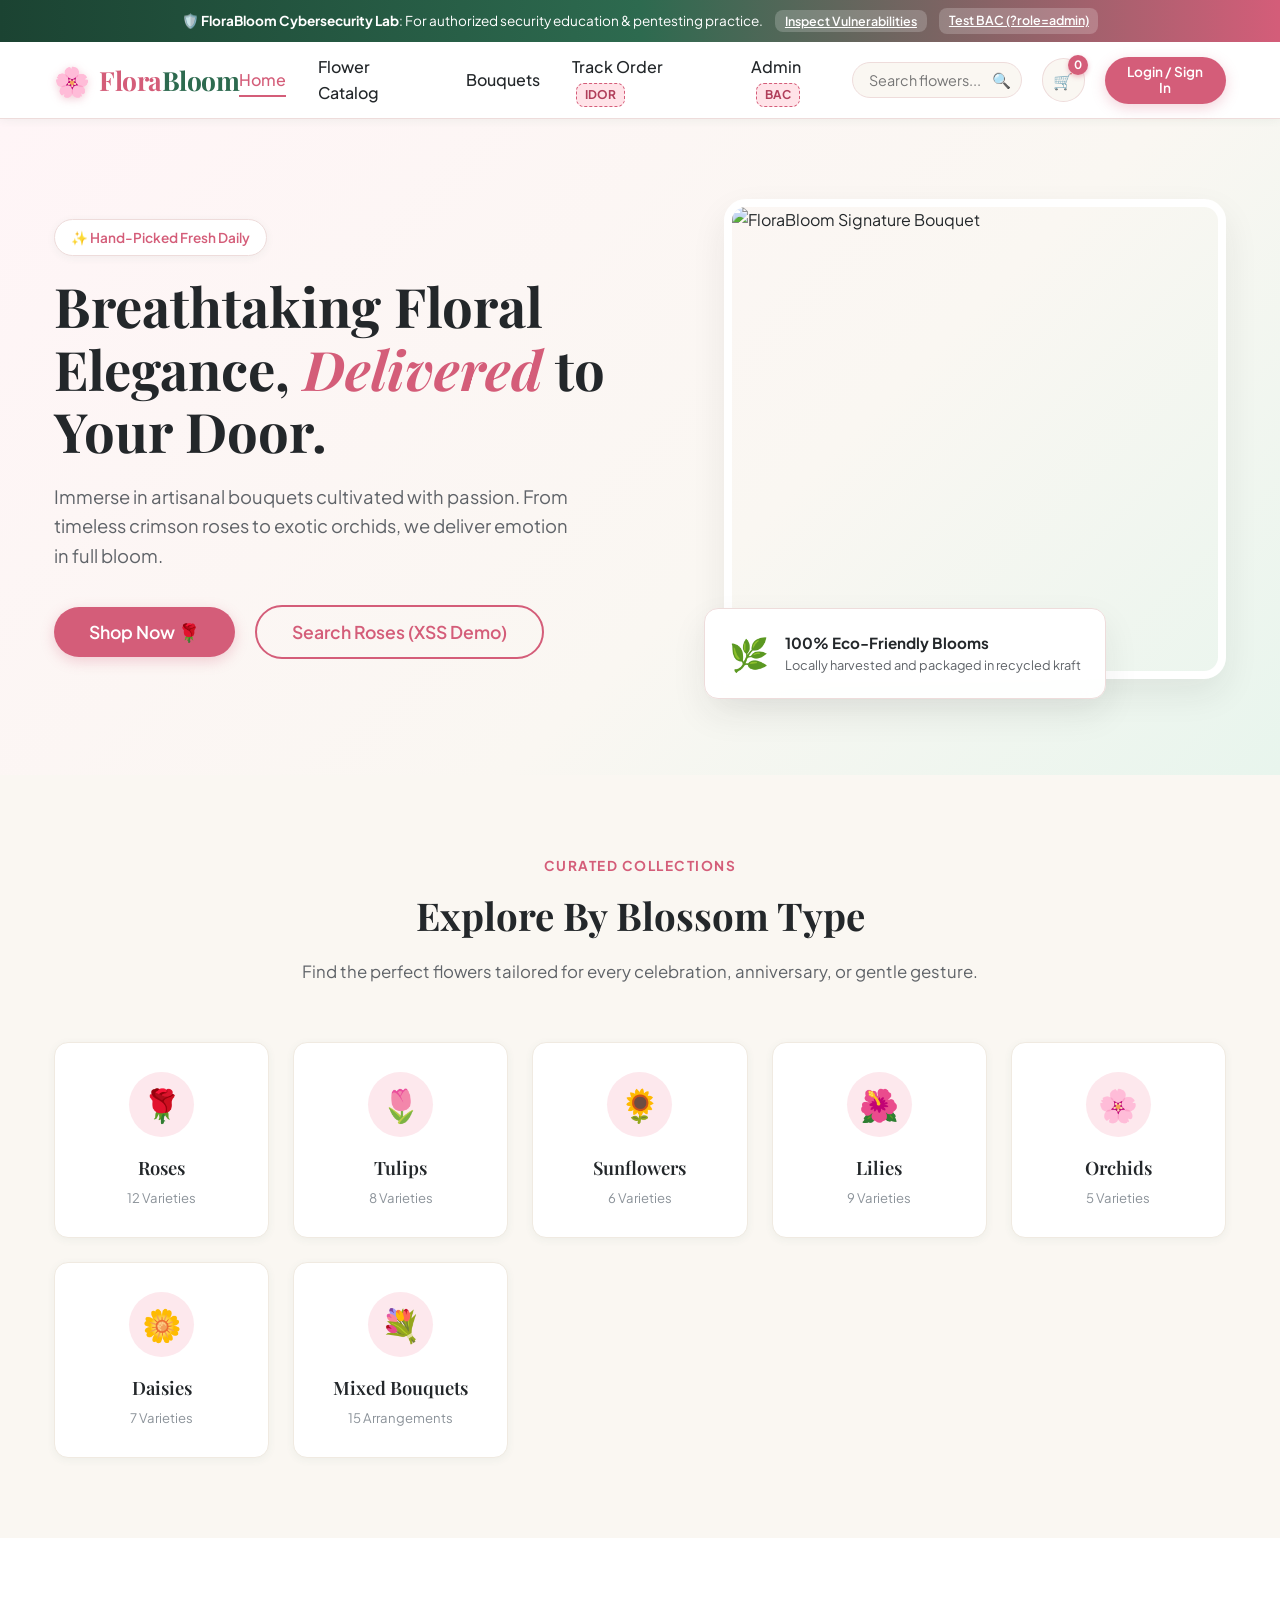
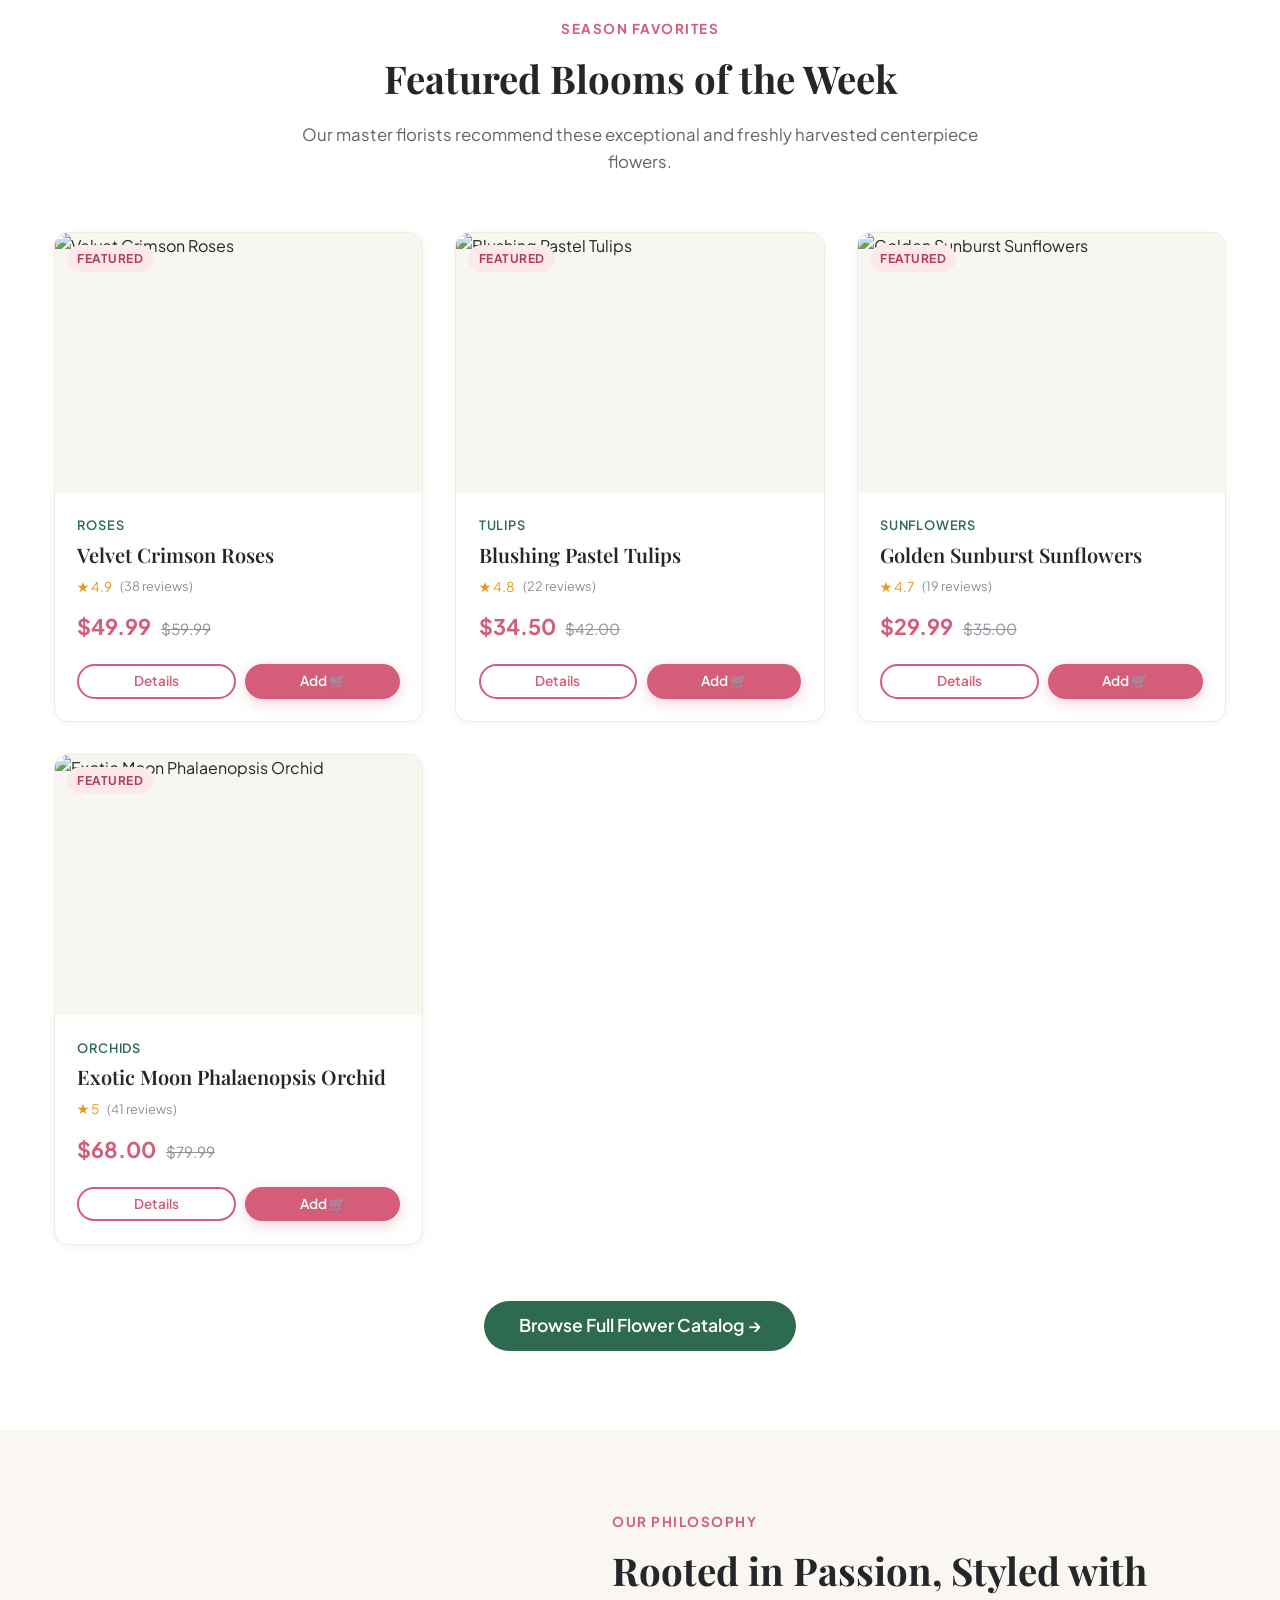
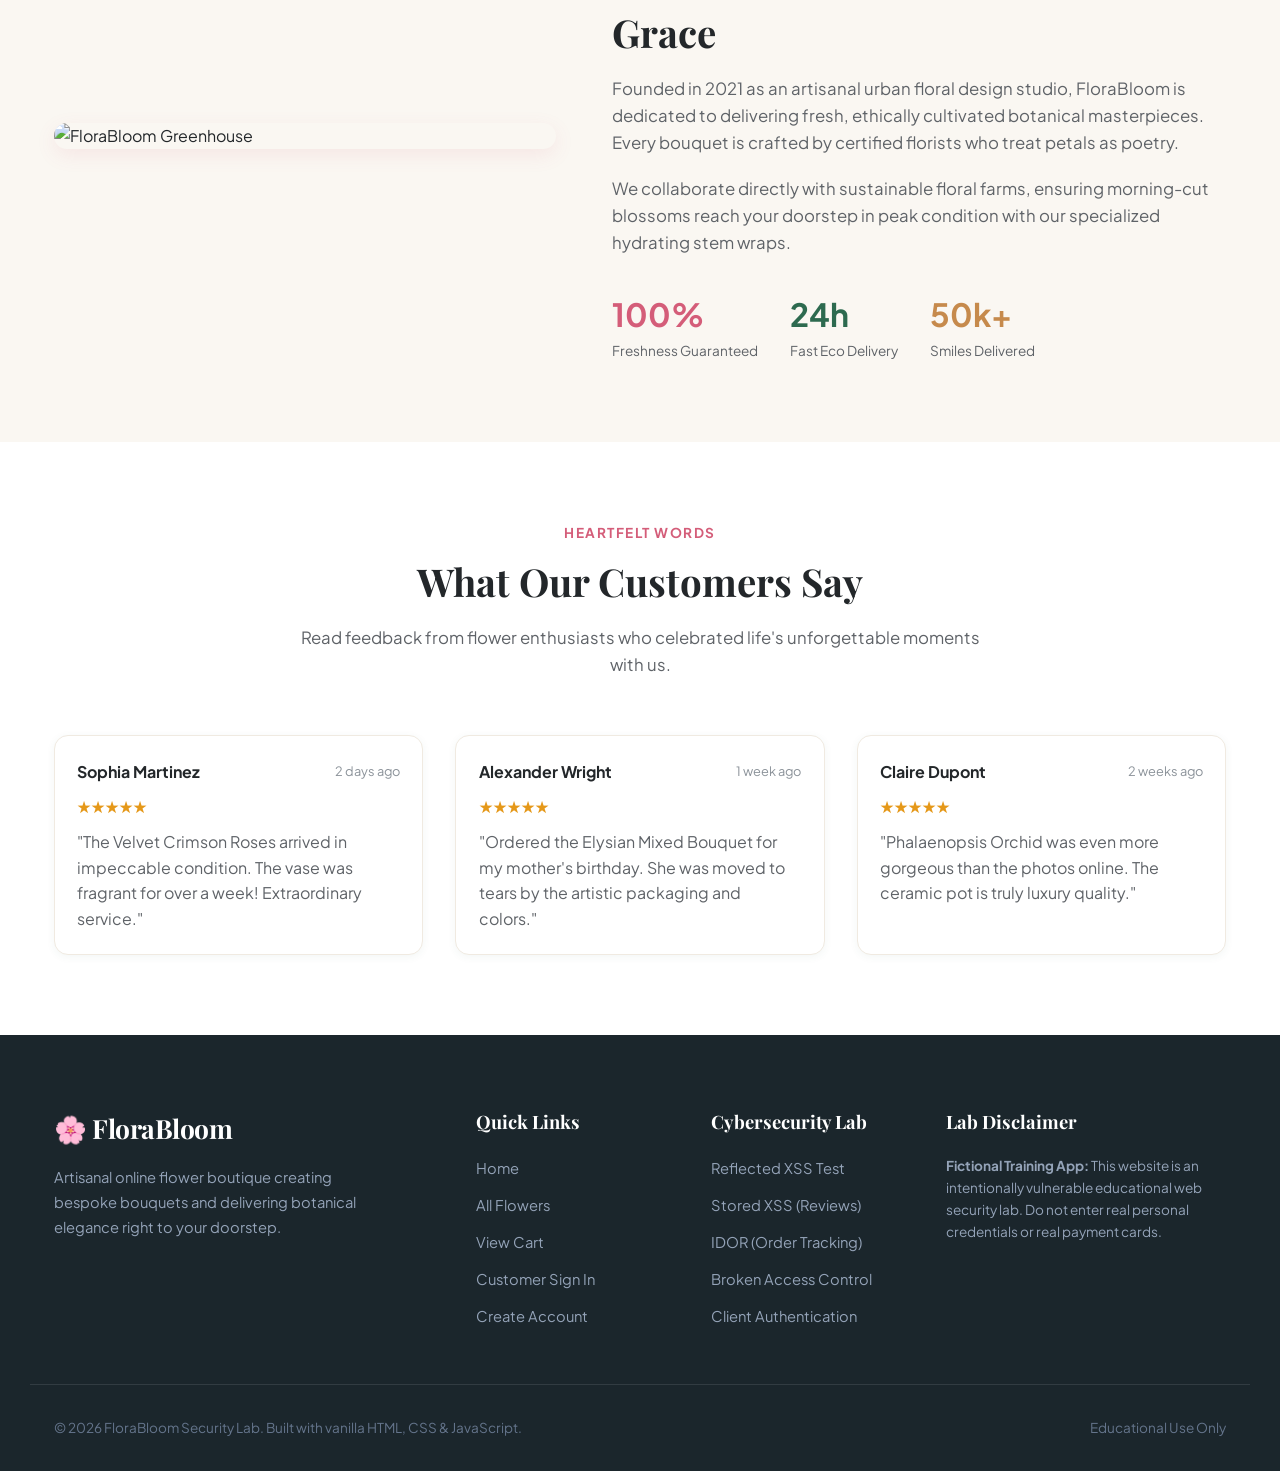
==== index.html @ d5481762 "Initial commit: FloraBloom vulnerable flower shop website for cybersecurity lab" ====
<!DOCTYPE html>
<html lang="en">
<head>
    <meta charset="UTF-8">
    <meta name="viewport" content="width=device-width, initial-scale=1.0">
    <title>FloraBloom — Artisanal Flower Boutique & Cybersecurity Lab</title>
    <!-- Fonts -->
    <link rel="preconnect" href="https://fonts.googleapis.com">
    <link rel="preconnect" href="https://fonts.gstatic.com" crossorigin>
    <link href="https://fonts.googleapis.com/css2?family=Playfair+Display:ital,wght@0,500;0,700;1,400&family=Plus+Jakarta+Sans:wght@400;500;600;700&display=swap" rel="stylesheet">
    <link rel="stylesheet" href="style.css">
</head>
<body>

    <!-- Security Lab Top Announcement Bar -->
    <div class="lab-top-banner">
        <span>🛡️ <strong>FloraBloom Cybersecurity Lab</strong>: For authorized security education & pentesting practice.</span>
        <button onclick="toggleLabModal()">Inspect Vulnerabilities</button>
        <a href="admin.html?role=admin">Test BAC (?role=admin)</a>
    </div>

    <!-- Navigation Header -->
    <header class="site-header">
        <div class="container nav-wrapper">
            <a href="index.html" class="brand-logo">
                <span class="brand-icon">🌸</span>
                <span>Flora<span class="accent">Bloom</span></span>
            </a>

            <nav>
                <ul class="nav-links">
                    <li><a href="index.html" class="active">Home</a></li>
                    <li><a href="products.html">Flower Catalog</a></li>
                    <li><a href="products.html?category=Mixed%20Bouquets">Bouquets</a></li>
                    <li><a href="order.html?id=1001">Track Order <span class="nav-badge-lab">IDOR</span></a></li>
                    <li><a href="admin.html">Admin <span class="nav-badge-lab">BAC</span></a></li>
                </ul>
            </nav>

            <div class="nav-actions">
                <form class="search-bar-form" action="products.html" method="GET">
                    <input type="text" name="search" class="search-input-header" placeholder="Search flowers..." aria-label="Search">
                    <button type="submit" class="search-submit-btn" aria-label="Submit search">🔍</button>
                </form>

                <a href="cart.html" class="cart-btn-link" title="View Cart">
                    🛒
                    <span class="cart-count-badge">0</span>
                </a>

                <div id="user-nav-slot" class="user-nav-action">
                    <!-- Populated dynamically via script.js -->
                </div>
            </div>
        </div>
    </header>

    <!-- Hero Section -->
    <section class="hero-section">
        <div class="container hero-grid">
            <div class="hero-content">
                <div class="hero-tag">
                    <span>✨ Hand-Picked Fresh Daily</span>
                </div>
                <h1 class="hero-title">
                    Breathtaking Floral Elegance, <span class="bloom">Delivered</span> to Your Door.
                </h1>
                <p class="hero-subtitle">
                    Immerse in artisanal bouquets cultivated with passion. From timeless crimson roses to exotic orchids, we deliver emotion in full bloom.
                </p>
                <div class="hero-actions">
                    <a href="products.html" class="btn btn-primary btn-lg">Shop Now 🌹</a>
                    <a href="products.html?search=roses" class="btn btn-outline btn-lg">Search Roses (XSS Demo)</a>
                </div>
            </div>

            <div class="hero-image-wrap">
                <img src="https://images.unsplash.com/photo-1561181286-d3fee7d55364?auto=format&fit=crop&w=1000&q=80" alt="FloraBloom Signature Bouquet" class="hero-main-img">
                <div class="hero-floating-card">
                    <div class="hero-floating-icon">🌿</div>
                    <div>
                        <div class="hero-floating-title">100% Eco-Friendly Blooms</div>
                        <div class="hero-floating-sub">Locally harvested and packaged in recycled kraft</div>
                    </div>
                </div>
            </div>
        </div>
    </section>

    <!-- Categories Section -->
    <section class="section-padding">
        <div class="container">
            <div class="section-head">
                <div class="section-tag">Curated Collections</div>
                <h2 class="section-title">Explore By Blossom Type</h2>
                <p class="section-subtitle">Find the perfect flowers tailored for every celebration, anniversary, or gentle gesture.</p>
            </div>

            <div class="categories-grid">
                <a href="products.html?category=Roses" class="category-card">
                    <div class="category-icon">🌹</div>
                    <h3 class="category-name">Roses</h3>
                    <span class="category-count">12 Varieties</span>
                </a>
                <a href="products.html?category=Tulips" class="category-card">
                    <div class="category-icon">🌷</div>
                    <h3 class="category-name">Tulips</h3>
                    <span class="category-count">8 Varieties</span>
                </a>
                <a href="products.html?category=Sunflowers" class="category-card">
                    <div class="category-icon">🌻</div>
                    <h3 class="category-name">Sunflowers</h3>
                    <span class="category-count">6 Varieties</span>
                </a>
                <a href="products.html?category=Lilies" class="category-card">
                    <div class="category-icon">🌺</div>
                    <h3 class="category-name">Lilies</h3>
                    <span class="category-count">9 Varieties</span>
                </a>
                <a href="products.html?category=Orchids" class="category-card">
                    <div class="category-icon">🌸</div>
                    <h3 class="category-name">Orchids</h3>
                    <span class="category-count">5 Varieties</span>
                </a>
                <a href="products.html?category=Daisies" class="category-card">
                    <div class="category-icon">🌼</div>
                    <h3 class="category-name">Daisies</h3>
                    <span class="category-count">7 Varieties</span>
                </a>
                <a href="products.html?category=Mixed%20Bouquets" class="category-card">
                    <div class="category-icon">💐</div>
                    <h3 class="category-name">Mixed Bouquets</h3>
                    <span class="category-count">15 Arrangements</span>
                </a>
            </div>
        </div>
    </section>

    <!-- Featured Flowers Section -->
    <section class="section-padding" style="background-color: #ffffff;">
        <div class="container">
            <div class="section-head">
                <div class="section-tag">Season Favorites</div>
                <h2 class="section-title">Featured Blooms of the Week</h2>
                <p class="section-subtitle">Our master florists recommend these exceptional and freshly harvested centerpiece flowers.</p>
            </div>

            <div class="products-grid" id="featured-products-grid">
                <!-- Dynamically loaded from products.js -->
            </div>

            <div style="text-align: center; margin-top: 3.5rem;">
                <a href="products.html" class="btn btn-secondary btn-lg">Browse Full Flower Catalog →</a>
            </div>
        </div>
    </section>

    <!-- About FloraBloom Section -->
    <section class="section-padding" style="background: var(--bg-cream);">
        <div class="container hero-grid" style="grid-template-columns: 0.9fr 1.1fr;">
            <div class="hero-image-wrap">
                <img src="https://images.unsplash.com/photo-1520763185298-1b434c919102?auto=format&fit=crop&w=900&q=80" alt="FloraBloom Greenhouse" style="border-radius: var(--radius-lg); box-shadow: var(--shadow-md);">
            </div>
            <div>
                <div class="section-tag">Our Philosophy</div>
                <h2 class="section-title">Rooted in Passion, Styled with Grace</h2>
                <p style="color: var(--text-secondary); margin-bottom: 1.2rem; font-size: 1.05rem;">
                    Founded in 2021 as an artisanal urban floral design studio, FloraBloom is dedicated to delivering fresh, ethically cultivated botanical masterpieces. Every bouquet is crafted by certified florists who treat petals as poetry.
                </p>
                <p style="color: var(--text-secondary); margin-bottom: 2rem; font-size: 1.05rem;">
                    We collaborate directly with sustainable floral farms, ensuring morning-cut blossoms reach your doorstep in peak condition with our specialized hydrating stem wraps.
                </p>
                <div style="display: flex; gap: 2rem; flex-wrap: wrap;">
                    <div>
                        <div style="font-size: 2rem; font-weight: 700; color: var(--primary);">100%</div>
                        <div style="font-size: 0.85rem; color: var(--text-secondary);">Freshness Guaranteed</div>
                    </div>
                    <div>
                        <div style="font-size: 2rem; font-weight: 700; color: var(--secondary);">24h</div>
                        <div style="font-size: 0.85rem; color: var(--text-secondary);">Fast Eco Delivery</div>
                    </div>
                    <div>
                        <div style="font-size: 2rem; font-weight: 700; color: var(--accent-gold);">50k+</div>
                        <div style="font-size: 0.85rem; color: var(--text-secondary);">Smiles Delivered</div>
                    </div>
                </div>
            </div>
        </div>
    </section>

    <!-- Customer Reviews Showcase -->
    <section class="section-padding" style="background: #ffffff;">
        <div class="container">
            <div class="section-head">
                <div class="section-tag">Heartfelt Words</div>
                <h2 class="section-title">What Our Customers Say</h2>
                <p class="section-subtitle">Read feedback from flower enthusiasts who celebrated life's unforgettable moments with us.</p>
            </div>

            <div class="products-grid" style="grid-template-columns: repeat(auto-fit, minmax(300px, 1fr));">
                <div class="review-card">
                    <div class="review-header">
                        <span class="review-author">Sophia Martinez</span>
                        <span class="review-date">2 days ago</span>
                    </div>
                    <div style="color: #e59819; margin-bottom: 0.6rem;">★★★★★</div>
                    <p class="review-comment">"The Velvet Crimson Roses arrived in impeccable condition. The vase was fragrant for over a week! Extraordinary service."</p>
                </div>
                <div class="review-card">
                    <div class="review-header">
                        <span class="review-author">Alexander Wright</span>
                        <span class="review-date">1 week ago</span>
                    </div>
                    <div style="color: #e59819; margin-bottom: 0.6rem;">★★★★★</div>
                    <p class="review-comment">"Ordered the Elysian Mixed Bouquet for my mother's birthday. She was moved to tears by the artistic packaging and colors."</p>
                </div>
                <div class="review-card">
                    <div class="review-header">
                        <span class="review-author">Claire Dupont</span>
                        <span class="review-date">2 weeks ago</span>
                    </div>
                    <div style="color: #e59819; margin-bottom: 0.6rem;">★★★★★</div>
                    <p class="review-comment">"Phalaenopsis Orchid was even more gorgeous than the photos online. The ceramic pot is truly luxury quality."</p>
                </div>
            </div>
        </div>
    </section>

    <!-- Footer -->
    <footer class="site-footer">
        <div class="container footer-grid">
            <div class="footer-about">
                <div class="brand-logo" style="color: #ffffff;">
                    <span>🌸 FloraBloom</span>
                </div>
                <p>
                    Artisanal online flower boutique creating bespoke bouquets and delivering botanical elegance right to your doorstep.
                </p>
            </div>
            <div class="footer-col">
                <h4>Quick Links</h4>
                <ul class="footer-links">
                    <li><a href="index.html">Home</a></li>
                    <li><a href="products.html">All Flowers</a></li>
                    <li><a href="cart.html">View Cart</a></li>
                    <li><a href="login.html">Customer Sign In</a></li>
                    <li><a href="register.html">Create Account</a></li>
                </ul>
            </div>
            <div class="footer-col">
                <h4>Cybersecurity Lab</h4>
                <ul class="footer-links">
                    <li><a href="products.html?search=%3Cscript%3Ealert('XSS')%3C/script%3E">Reflected XSS Test</a></li>
                    <li><a href="product.html?id=1">Stored XSS (Reviews)</a></li>
                    <li><a href="order.html?id=1001">IDOR (Order Tracking)</a></li>
                    <li><a href="admin.html?role=admin">Broken Access Control</a></li>
                    <li><a href="login.html">Client Authentication</a></li>
                </ul>
            </div>
            <div class="footer-col">
                <h4>Lab Disclaimer</h4>
                <p style="font-size: 0.85rem; color: #94a3b8; line-height: 1.6;">
                    <strong>Fictional Training App:</strong> This website is an intentionally vulnerable educational web security lab. Do not enter real personal credentials or real payment cards.
                </p>
            </div>
        </div>
        <div class="container footer-bottom">
            <span>&copy; 2026 FloraBloom Security Lab. Built with vanilla HTML, CSS & JavaScript.</span>
            <span>Educational Use Only</span>
        </div>
    </footer>

    <!-- Lab Modal Overlay for Vulnerability Quick Overview -->
    <div id="lab-modal" class="lab-modal-overlay">
        <div class="lab-modal-content">
            <button class="lab-modal-close" onclick="toggleLabModal()">✕</button>
            <h3 style="font-family: var(--font-heading); color: var(--primary); margin-bottom: 0.5rem;">🛡️ FloraBloom Security Lab Matrix</h3>
            <p style="color: var(--text-secondary); font-size: 0.9rem;">
                FloraBloom contains 7 controlled vulnerabilities designed for penetration-testing practice.
            </p>
            <table class="vuln-quick-table">
                <thead>
                    <tr>
                        <th>Vulnerability</th>
                        <th>Target Page</th>
                        <th>Harmless Test</th>
                    </tr>
                </thead>
                <tbody>
                    <tr>
                        <td><strong>Reflected XSS</strong></td>
                        <td><code>products.html?search=...</code></td>
                        <td><code>&lt;script&gt;alert('Reflected-XSS')&lt;/script&gt;</code></td>
                    </tr>
                    <tr>
                        <td><strong>Stored XSS</strong></td>
                        <td><code>product.html?id=1</code></td>
                        <td>Submit review containing <code>&lt;img src=x onerror=alert('Stored-XSS')&gt;</code></td>
                    </tr>
                    <tr>
                        <td><strong>Client-Side Auth</strong></td>
                        <td><code>login.html</code></td>
                        <td>Inspect <code>script.js</code> to find plaintext credentials</td>
                    </tr>
                    <tr>
                        <td><strong>Broken Access Control</strong></td>
                        <td><code>admin.html</code></td>
                        <td>Browse to <code>admin.html?role=admin</code> to bypass check</td>
                    </tr>
                    <tr>
                        <td><strong>IDOR</strong></td>
                        <td><code>order.html?id=1001</code></td>
                        <td>Change ID to <code>1002</code>, <code>1003</code>, or <code>1004</code></td>
                    </tr>
                    <tr>
                        <td><strong>Insecure Storage</strong></td>
                        <td>Browser Storage</td>
                        <td>Check <code>localStorage.getItem('florabloom_session')</code></td>
                    </tr>
                    <tr>
                        <td><strong>Info Exposure</strong></td>
                        <td><code>products.js</code> / Console</td>
                        <td>Open DevTools console to view <code>FAKE_DEV_CONFIG</code></td>
                    </tr>
                </tbody>
            </table>
            <div style="text-align: right; margin-top: 1rem;">
                <button onclick="toggleLabModal()" class="btn btn-sm btn-primary">Close Inspector</button>
            </div>
        </div>
    </div>

    <!-- Scripts -->
    <script src="products.js"></script>
    <script src="script.js"></script>
    <script>
        function toggleLabModal() {
            const modal = document.getElementById('lab-modal');
            modal.classList.toggle('active');
        }

        // Render Featured Flowers on Homepage
        document.addEventListener('DOMContentLoaded', () => {
            const grid = document.getElementById('featured-products-grid');
            if (!grid) return;
            const featured = getProducts().filter(p => p.featured).slice(0, 4);

            grid.innerHTML = featured.map(flower => `
                <div class="product-card">
                    <div class="product-img-wrap">
                        <span class="badge badge-primary product-badge-float">Featured</span>
                        <img src="${flower.image}" alt="${flower.name}" class="product-img">
                    </div>
                    <div class="product-body">
                        <div class="product-cat">${flower.category}</div>
                        <h3 class="product-title">${flower.name}</h3>
                        <div class="product-rating">
                            <span>★ ${flower.rating}</span>
                            <span class="count">(${flower.reviewCount} reviews)</span>
                        </div>
                        <div class="product-price-row">
                            <span class="product-price">$${flower.price.toFixed(2)}</span>
                            <span class="product-price-orig">$${flower.originalPrice.toFixed(2)}</span>
                        </div>
                        <div class="product-footer-actions">
                            <a href="product.html?id=${flower.id}" class="btn btn-sm btn-outline" style="flex:1;">Details</a>
                            <button onclick="addToCart(${flower.id}, 1)" class="btn btn-sm btn-primary" style="flex:1;">Add 🛒</button>
                        </div>
                    </div>
                </div>
            `).join('');
        });
    </script>
</body>
</html>
---- style.css ----
/* ==========================================================================
   FloraBloom — Modern Flower Shop & Security Lab Stylesheet
   ========================================================================== */

:root {
    --primary: #d45d79;
    --primary-hover: #b03e5a;
    --primary-light: #fde8ed;
    --primary-subtle: #fff5f7;
    
    --secondary: #2d6a4f;
    --secondary-hover: #1b4332;
    --secondary-light: #e8f5ed;
    --secondary-subtle: #f0fdf4;
    
    --accent: #e9c46a;
    --accent-gold: #c68a4c;
    
    --bg-cream: #faf7f2;
    --bg-surface: #ffffff;
    --bg-muted: #f4efe9;
    
    --text-primary: #23272a;
    --text-secondary: #5f6368;
    --text-muted: #8b9299;
    --text-light: #ffffff;
    
    --border-color: #eedcdb;
    --border-light: #f0eae1;
    
    --shadow-sm: 0 2px 8px rgba(45, 106, 79, 0.06);
    --shadow-md: 0 6px 20px rgba(212, 93, 121, 0.10);
    --shadow-lg: 0 15px 35px rgba(35, 39, 42, 0.08);
    --shadow-hover: 0 12px 28px rgba(212, 93, 121, 0.16);
    
    --radius-sm: 8px;
    --radius-md: 14px;
    --radius-lg: 22px;
    --radius-full: 9999px;
    
    --transition: all 0.28s cubic-bezier(0.4, 0, 0.2, 1);
    --container-max: 1220px;
    
    --font-heading: 'Playfair Display', Georgia, serif;
    --font-body: 'Plus Jakarta Sans', -apple-system, BlinkMacSystemFont, "Segoe UI", Roboto, sans-serif;
}

/* Reset & Base */
*, *::before, *::after {
    box-sizing: border-box;
    margin: 0;
    padding: 0;
}

html {
    scroll-behavior: smooth;
}

body {
    font-family: var(--font-body);
    background-color: var(--bg-cream);
    color: var(--text-primary);
    line-height: 1.6;
    display: flex;
    flex-direction: column;
    min-height: 100vh;
    -webkit-font-smoothing: antialiased;
}

img {
    max-width: 100%;
    height: auto;
    display: block;
}

a {
    color: inherit;
    text-decoration: none;
    transition: var(--transition);
}

button, input, select, textarea {
    font-family: inherit;
    font-size: 1rem;
}

button {
    cursor: pointer;
    border: none;
    outline: none;
    background: none;
    transition: var(--transition);
}

.container {
    width: 100%;
    max-width: var(--container-max);
    margin: 0 auto;
    padding: 0 1.5rem;
}

/* ==========================================================================
   Security Lab Top Notice Bar
   ========================================================================== */
.lab-top-banner {
    background: linear-gradient(90deg, #1b4332, #2d6a4f, #d45d79);
    color: #ffffff;
    font-size: 0.85rem;
    padding: 0.5rem 1rem;
    text-align: center;
    display: flex;
    align-items: center;
    justify-content: center;
    gap: 0.8rem;
    flex-wrap: wrap;
    position: relative;
    z-index: 1000;
}

.lab-top-banner a, .lab-top-banner button {
    background: rgba(255, 255, 255, 0.2);
    color: #ffffff;
    padding: 0.2rem 0.6rem;
    border-radius: var(--radius-sm);
    font-size: 0.78rem;
    font-weight: 600;
    text-decoration: underline;
}

.lab-top-banner a:hover, .lab-top-banner button:hover {
    background: rgba(255, 255, 255, 0.35);
}

/* ==========================================================================
   Navigation Bar
   ========================================================================== */
.site-header {
    background: rgba(255, 255, 255, 0.95);
    backdrop-filter: blur(12px);
    border-bottom: 1px solid var(--border-color);
    position: sticky;
    top: 0;
    z-index: 999;
    box-shadow: var(--shadow-sm);
}

.nav-wrapper {
    display: flex;
    align-items: center;
    justify-content: space-between;
    height: 76px;
}

.brand-logo {
    display: flex;
    align-items: center;
    gap: 0.6rem;
    font-family: var(--font-heading);
    font-size: 1.65rem;
    font-weight: 700;
    color: var(--primary);
    letter-spacing: -0.5px;
}

.brand-logo .brand-icon {
    font-size: 1.8rem;
    filter: drop-shadow(0 2px 4px rgba(212, 93, 121, 0.3));
}

.brand-logo span.accent {
    color: var(--secondary);
}

.nav-links {
    display: flex;
    align-items: center;
    list-style: none;
    gap: 2rem;
}

.nav-links a {
    font-weight: 500;
    color: var(--text-primary);
    position: relative;
    padding: 0.4rem 0;
}

.nav-links a:hover, .nav-links a.active {
    color: var(--primary);
}

.nav-links a::after {
    content: '';
    position: absolute;
    bottom: 0;
    left: 0;
    width: 0%;
    height: 2px;
    background: var(--primary);
    transition: var(--transition);
}

.nav-links a:hover::after, .nav-links a.active::after {
    width: 100%;
}

.nav-badge-lab {
    background: #ffe3e8;
    color: var(--primary-hover);
    padding: 0.2rem 0.5rem;
    border-radius: var(--radius-sm);
    font-size: 0.75rem;
    font-weight: 700;
    margin-left: 0.3rem;
    border: 1px dashed var(--primary);
}

.nav-actions {
    display: flex;
    align-items: center;
    gap: 1.2rem;
}

.search-bar-form {
    position: relative;
    display: flex;
    align-items: center;
}

.search-input-header {
    background: var(--bg-cream);
    border: 1px solid var(--border-color);
    padding: 0.5rem 2.2rem 0.5rem 1rem;
    border-radius: var(--radius-full);
    font-size: 0.9rem;
    width: 170px;
    transition: var(--transition);
}

.search-input-header:focus {
    width: 230px;
    background: #ffffff;
    border-color: var(--primary);
    box-shadow: 0 0 0 3px rgba(212, 93, 121, 0.15);
    outline: none;
}

.search-submit-btn {
    position: absolute;
    right: 0.7rem;
    color: var(--text-secondary);
    font-size: 0.95rem;
}

.search-submit-btn:hover {
    color: var(--primary);
}

.cart-btn-link {
    position: relative;
    display: flex;
    align-items: center;
    justify-content: center;
    width: 44px;
    height: 44px;
    border-radius: 50%;
    background: var(--bg-cream);
    color: var(--text-primary);
    border: 1px solid var(--border-color);
}

.cart-btn-link:hover {
    background: var(--primary-light);
    color: var(--primary);
    border-color: var(--primary);
}

.cart-count-badge {
    position: absolute;
    top: -4px;
    right: -4px;
    background: var(--primary);
    color: #fff;
    font-size: 0.72rem;
    font-weight: 700;
    width: 20px;
    height: 20px;
    border-radius: 50%;
    display: flex;
    align-items: center;
    justify-content: center;
    box-shadow: 0 2px 5px rgba(212, 93, 121, 0.4);
}

.user-nav-action {
    display: flex;
    align-items: center;
    gap: 0.5rem;
}

.mobile-menu-toggle {
    display: none;
    font-size: 1.5rem;
    color: var(--text-primary);
}

/* ==========================================================================
   Buttons & Core Components
   ========================================================================== */
.btn {
    display: inline-flex;
    align-items: center;
    justify-content: center;
    gap: 0.5rem;
    font-weight: 600;
    padding: 0.75rem 1.6rem;
    border-radius: var(--radius-full);
    transition: var(--transition);
    text-align: center;
    line-height: 1.2;
}

.btn-sm {
    padding: 0.45rem 1rem;
    font-size: 0.85rem;
}

.btn-lg {
    padding: 0.9rem 2.2rem;
    font-size: 1.1rem;
}

.btn-primary {
    background: var(--primary);
    color: #ffffff;
    box-shadow: 0 4px 14px rgba(212, 93, 121, 0.28);
}

.btn-primary:hover {
    background: var(--primary-hover);
    transform: translateY(-2px);
    box-shadow: 0 6px 18px rgba(212, 93, 121, 0.35);
}

.btn-secondary {
    background: var(--secondary);
    color: #ffffff;
}

.btn-secondary:hover {
    background: var(--secondary-hover);
    transform: translateY(-2px);
}

.btn-outline {
    background: transparent;
    color: var(--primary);
    border: 2px solid var(--primary);
}

.btn-outline:hover {
    background: var(--primary);
    color: #ffffff;
}

.btn-outline-secondary {
    background: transparent;
    color: var(--secondary);
    border: 2px solid var(--secondary);
}

.btn-outline-secondary:hover {
    background: var(--secondary);
    color: #ffffff;
}

.badge {
    display: inline-block;
    padding: 0.25rem 0.65rem;
    border-radius: var(--radius-full);
    font-size: 0.75rem;
    font-weight: 700;
    text-transform: uppercase;
    letter-spacing: 0.5px;
}

.badge-primary {
    background: var(--primary-light);
    color: var(--primary-hover);
}

.badge-secondary {
    background: var(--secondary-light);
    color: var(--secondary);
}

.badge-warning {
    background: #fff3cd;
    color: #856404;
}

.badge-danger {
    background: #f8d7da;
    color: #721c24;
}

.badge-success {
    background: #d4edda;
    color: #155724;
}

/* ==========================================================================
   Hero Section
   ========================================================================== */
.hero-section {
    position: relative;
    padding: 5rem 0 6rem;
    background: linear-gradient(135deg, #fff5f7 0%, #faf7f2 60%, #e8f5ed 100%);
    overflow: hidden;
}

.hero-grid {
    display: grid;
    grid-template-columns: 1.1fr 0.9fr;
    gap: 3.5rem;
    align-items: center;
}

.hero-tag {
    display: inline-flex;
    align-items: center;
    gap: 0.5rem;
    background: var(--bg-surface);
    padding: 0.4rem 1rem;
    border-radius: var(--radius-full);
    color: var(--primary);
    font-weight: 600;
    font-size: 0.85rem;
    box-shadow: var(--shadow-sm);
    margin-bottom: 1.2rem;
    border: 1px solid var(--border-color);
}

.hero-title {
    font-family: var(--font-heading);
    font-size: 3.4rem;
    line-height: 1.15;
    color: var(--text-primary);
    margin-bottom: 1.2rem;
}

.hero-title span.bloom {
    color: var(--primary);
    font-style: italic;
}

.hero-subtitle {
    font-size: 1.15rem;
    color: var(--text-secondary);
    margin-bottom: 2.2rem;
    max-width: 520px;
}

.hero-actions {
    display: flex;
    align-items: center;
    gap: 1.2rem;
    flex-wrap: wrap;
}

.hero-image-wrap {
    position: relative;
}

.hero-main-img {
    border-radius: var(--radius-lg);
    box-shadow: var(--shadow-lg);
    object-fit: cover;
    width: 100%;
    height: 480px;
    border: 8px solid #ffffff;
}

.hero-floating-card {
    position: absolute;
    bottom: -20px;
    left: -20px;
    background: rgba(255, 255, 255, 0.95);
    backdrop-filter: blur(10px);
    padding: 1.2rem 1.5rem;
    border-radius: var(--radius-md);
    box-shadow: var(--shadow-lg);
    display: flex;
    align-items: center;
    gap: 1rem;
    border: 1px solid var(--border-color);
}

.hero-floating-icon {
    font-size: 2rem;
}

.hero-floating-title {
    font-weight: 700;
    color: var(--text-primary);
    font-size: 0.95rem;
}

.hero-floating-sub {
    font-size: 0.8rem;
    color: var(--text-secondary);
}

/* ==========================================================================
   Section Headers
   ========================================================================== */
.section-padding {
    padding: 5rem 0;
}

.section-head {
    text-align: center;
    max-width: 680px;
    margin: 0 auto 3.5rem;
}

.section-tag {
    color: var(--primary);
    text-transform: uppercase;
    font-size: 0.85rem;
    font-weight: 700;
    letter-spacing: 1.5px;
    margin-bottom: 0.5rem;
}

.section-title {
    font-family: var(--font-heading);
    font-size: 2.4rem;
    color: var(--text-primary);
    margin-bottom: 0.8rem;
}

.section-subtitle {
    color: var(--text-secondary);
    font-size: 1.05rem;
}

/* ==========================================================================
   Category Showcase
   ========================================================================== */
.categories-grid {
    display: grid;
    grid-template-columns: repeat(auto-fit, minmax(180px, 1fr));
    gap: 1.5rem;
}

.category-card {
    background: var(--bg-surface);
    border-radius: var(--radius-md);
    padding: 1.8rem 1.2rem;
    text-align: center;
    border: 1px solid var(--border-light);
    box-shadow: var(--shadow-sm);
    transition: var(--transition);
    display: flex;
    flex-direction: column;
    align-items: center;
}

.category-card:hover {
    transform: translateY(-6px);
    border-color: var(--primary);
    box-shadow: var(--shadow-md);
}

.category-icon {
    width: 65px;
    height: 65px;
    border-radius: 50%;
    background: var(--primary-light);
    display: flex;
    align-items: center;
    justify-content: center;
    font-size: 2rem;
    margin-bottom: 1rem;
    transition: var(--transition);
}

.category-card:hover .category-icon {
    background: var(--primary);
    color: #ffffff;
    transform: scale(1.1);
}

.category-name {
    font-family: var(--font-heading);
    font-size: 1.15rem;
    font-weight: 600;
    color: var(--text-primary);
    margin-bottom: 0.3rem;
}

.category-count {
    font-size: 0.82rem;
    color: var(--text-muted);
}

/* ==========================================================================
   Product Cards & Grid
   ========================================================================== */
.products-grid {
    display: grid;
    grid-template-columns: repeat(auto-fill, minmax(280px, 1fr));
    gap: 2rem;
}

.product-card {
    background: var(--bg-surface);
    border-radius: var(--radius-md);
    overflow: hidden;
    border: 1px solid var(--border-light);
    box-shadow: var(--shadow-sm);
    transition: var(--transition);
    display: flex;
    flex-direction: column;
    position: relative;
}

.product-card:hover {
    transform: translateY(-6px);
    box-shadow: var(--shadow-hover);
    border-color: var(--border-color);
}

.product-img-wrap {
    position: relative;
    overflow: hidden;
    height: 260px;
    background: #f8f6f0;
}

.product-img {
    width: 100%;
    height: 100%;
    object-fit: cover;
    transition: transform 0.6s ease;
}

.product-card:hover .product-img {
    transform: scale(1.06);
}

.product-badge-float {
    position: absolute;
    top: 12px;
    left: 12px;
    z-index: 2;
}

.product-body {
    padding: 1.4rem;
    display: flex;
    flex-direction: column;
    flex-grow: 1;
}

.product-cat {
    font-size: 0.8rem;
    text-transform: uppercase;
    font-weight: 600;
    letter-spacing: 0.8px;
    color: var(--secondary);
    margin-bottom: 0.4rem;
}

.product-title {
    font-family: var(--font-heading);
    font-size: 1.25rem;
    font-weight: 600;
    color: var(--text-primary);
    margin-bottom: 0.5rem;
    line-height: 1.3;
}

.product-rating {
    display: flex;
    align-items: center;
    gap: 0.3rem;
    font-size: 0.85rem;
    color: #e59819;
    margin-bottom: 0.8rem;
}

.product-rating .count {
    color: var(--text-muted);
    font-size: 0.8rem;
    margin-left: 0.2rem;
}

.product-price-row {
    display: flex;
    align-items: baseline;
    gap: 0.6rem;
    margin-top: auto;
    margin-bottom: 1.2rem;
}

.product-price {
    font-size: 1.35rem;
    font-weight: 700;
    color: var(--primary);
}

.product-price-orig {
    font-size: 0.95rem;
    color: var(--text-muted);
    text-decoration: line-through;
}

.product-footer-actions {
    display: flex;
    gap: 0.6rem;
}

/* ==========================================================================
   Catalog Page Layout & Filters
   ========================================================================== */
.catalog-header {
    background: linear-gradient(180deg, #fff5f7 0%, var(--bg-cream) 100%);
    padding: 3.5rem 0 2rem;
    border-bottom: 1px solid var(--border-light);
}

.catalog-search-banner {
    background: #ffffff;
    border: 1px solid var(--border-color);
    border-radius: var(--radius-md);
    padding: 1rem 1.5rem;
    margin-bottom: 2rem;
    box-shadow: var(--shadow-sm);
    display: flex;
    align-items: center;
    justify-content: space-between;
    flex-wrap: wrap;
    gap: 1rem;
}

.search-vuln-indicator {
    background: #fff0f3;
    color: #9f1239;
    padding: 0.3rem 0.8rem;
    border-radius: var(--radius-sm);
    font-size: 0.82rem;
    font-family: monospace;
    border: 1px solid #fda4af;
}

.catalog-controls {
    display: flex;
    flex-wrap: wrap;
    gap: 1rem;
    align-items: center;
    justify-content: space-between;
    margin-bottom: 2rem;
}

.filter-pills {
    display: flex;
    flex-wrap: wrap;
    gap: 0.5rem;
}

.filter-pill {
    padding: 0.45rem 1.1rem;
    border-radius: var(--radius-full);
    background: var(--bg-surface);
    border: 1px solid var(--border-color);
    font-size: 0.88rem;
    font-weight: 500;
    color: var(--text-secondary);
    transition: var(--transition);
}

.filter-pill:hover, .filter-pill.active {
    background: var(--primary);
    color: #ffffff;
    border-color: var(--primary);
}

.sort-select {
    padding: 0.5rem 1.2rem;
    border-radius: var(--radius-full);
    border: 1px solid var(--border-color);
    background: var(--bg-surface);
    font-size: 0.9rem;
    color: var(--text-primary);
}

/* ==========================================================================
   Product Detail Page
   ========================================================================== */
.product-detail-grid {
    display: grid;
    grid-template-columns: 1fr 1fr;
    gap: 3.5rem;
    align-items: start;
    margin-top: 2rem;
}

.detail-img-card {
    background: var(--bg-surface);
    border-radius: var(--radius-lg);
    overflow: hidden;
    border: 1px solid var(--border-color);
    box-shadow: var(--shadow-md);
}

.detail-img-card img {
    width: 100%;
    height: 520px;
    object-fit: cover;
}

.detail-content {
    display: flex;
    flex-direction: column;
}

.detail-cat {
    color: var(--secondary);
    font-weight: 700;
    text-transform: uppercase;
    font-size: 0.85rem;
    letter-spacing: 1px;
    margin-bottom: 0.5rem;
}

.detail-title {
    font-family: var(--font-heading);
    font-size: 2.5rem;
    color: var(--text-primary);
    line-height: 1.2;
    margin-bottom: 0.8rem;
}

.detail-price-box {
    display: flex;
    align-items: baseline;
    gap: 1rem;
    margin-bottom: 1.5rem;
}

.detail-price {
    font-size: 2.2rem;
    font-weight: 700;
    color: var(--primary);
}

.detail-desc {
    color: var(--text-secondary);
    font-size: 1.05rem;
    line-height: 1.7;
    margin-bottom: 2rem;
    padding-bottom: 1.5rem;
    border-bottom: 1px solid var(--border-light);
}

.option-group {
    margin-bottom: 1.6rem;
}

.option-label {
    display: block;
    font-weight: 600;
    font-size: 0.92rem;
    color: var(--text-primary);
    margin-bottom: 0.6rem;
}

.color-swatches {
    display: flex;
    gap: 0.8rem;
    flex-wrap: wrap;
}

.color-pill {
    padding: 0.45rem 1rem;
    border-radius: var(--radius-full);
    border: 1.5px solid var(--border-color);
    background: #ffffff;
    font-size: 0.88rem;
    cursor: pointer;
    transition: var(--transition);
}

.color-pill.active, .color-pill:hover {
    border-color: var(--primary);
    background: var(--primary-light);
    color: var(--primary-hover);
    font-weight: 600;
}

.qty-control {
    display: inline-flex;
    align-items: center;
    border: 1px solid var(--border-color);
    border-radius: var(--radius-full);
    background: #ffffff;
    overflow: hidden;
}

.qty-btn {
    width: 40px;
    height: 40px;
    display: flex;
    align-items: center;
    justify-content: center;
    font-size: 1.2rem;
    color: var(--text-primary);
}

.qty-btn:hover {
    background: var(--bg-muted);
}

.qty-input {
    width: 50px;
    height: 40px;
    border: none;
    text-align: center;
    font-weight: 600;
    outline: none;
}

.detail-actions-row {
    display: flex;
    align-items: center;
    gap: 1.2rem;
    margin-top: 1rem;
    margin-bottom: 2rem;
}

/* ==========================================================================
   Customer Reviews & Stored XSS Area
   ========================================================================== */
.reviews-section {
    margin-top: 5rem;
    padding-top: 3.5rem;
    border-top: 1px solid var(--border-color);
}

.reviews-grid {
    display: grid;
    grid-template-columns: 1fr 1fr;
    gap: 3rem;
}

.review-list {
    display: flex;
    flex-direction: column;
    gap: 1.2rem;
}

.review-card {
    background: var(--bg-surface);
    border: 1px solid var(--border-light);
    border-radius: var(--radius-md);
    padding: 1.4rem;
    box-shadow: var(--shadow-sm);
    transition: var(--transition);
}

.review-card:hover {
    border-color: var(--border-color);
}

.review-header {
    display: flex;
    justify-content: space-between;
    align-items: center;
    margin-bottom: 0.6rem;
}

.review-author {
    font-weight: 700;
    color: var(--text-primary);
    font-size: 1rem;
}

.review-date {
    font-size: 0.8rem;
    color: var(--text-muted);
}

.review-comment {
    color: var(--text-secondary);
    line-height: 1.6;
}

.review-form-card {
    background: var(--bg-surface);
    border: 1px solid var(--border-color);
    border-radius: var(--radius-lg);
    padding: 2rem;
    box-shadow: var(--shadow-sm);
}

.review-vuln-banner {
    background: #fff1f2;
    border-left: 4px solid #f43f5e;
    padding: 0.8rem 1rem;
    border-radius: var(--radius-sm);
    margin-bottom: 1.5rem;
    font-size: 0.84rem;
    color: #881337;
}

/* ==========================================================================
   Shopping Cart Page
   ========================================================================== */
.cart-layout {
    display: grid;
    grid-template-columns: 2fr 1fr;
    gap: 2.5rem;
    margin-top: 2rem;
}

.cart-table-card {
    background: var(--bg-surface);
    border: 1px solid var(--border-light);
    border-radius: var(--radius-lg);
    padding: 1.8rem;
    box-shadow: var(--shadow-sm);
}

.cart-item-row {
    display: grid;
    grid-template-columns: 80px 2fr 1fr 1fr 40px;
    align-items: center;
    gap: 1.2rem;
    padding: 1.2rem 0;
    border-bottom: 1px solid var(--border-light);
}

.cart-item-row:last-child {
    border-bottom: none;
}

.cart-thumb {
    width: 80px;
    height: 80px;
    border-radius: var(--radius-sm);
    object-fit: cover;
}

.cart-item-name {
    font-weight: 600;
    font-family: var(--font-heading);
    font-size: 1.05rem;
    color: var(--text-primary);
}

.cart-item-color {
    font-size: 0.82rem;
    color: var(--text-muted);
}

.cart-summary-card {
    background: var(--bg-surface);
    border: 1px solid var(--border-color);
    border-radius: var(--radius-lg);
    padding: 2rem;
    box-shadow: var(--shadow-sm);
    position: sticky;
    top: 96px;
    height: fit-content;
}

.summary-title {
    font-family: var(--font-heading);
    font-size: 1.4rem;
    margin-bottom: 1.5rem;
    padding-bottom: 0.8rem;
    border-bottom: 1px solid var(--border-light);
}

.summary-line {
    display: flex;
    justify-content: space-between;
    margin-bottom: 0.9rem;
    color: var(--text-secondary);
    font-size: 0.95rem;
}

.summary-line.total {
    border-top: 1px solid var(--border-color);
    padding-top: 1rem;
    margin-top: 1rem;
    font-weight: 700;
    font-size: 1.3rem;
    color: var(--text-primary);
}

/* ==========================================================================
   Checkout Page
   ========================================================================== */
.checkout-layout {
    display: grid;
    grid-template-columns: 1.8fr 1.2fr;
    gap: 2.5rem;
    margin-top: 2rem;
}

.checkout-box {
    background: var(--bg-surface);
    border: 1px solid var(--border-color);
    border-radius: var(--radius-lg);
    padding: 2.2rem;
    box-shadow: var(--shadow-sm);
}

.form-title {
    font-family: var(--font-heading);
    font-size: 1.4rem;
    margin-bottom: 1.5rem;
    color: var(--text-primary);
}

.form-grid {
    display: grid;
    grid-template-columns: 1fr 1fr;
    gap: 1.2rem;
}

.form-grid.full {
    grid-template-columns: 1fr;
}

.form-group {
    display: flex;
    flex-direction: column;
    gap: 0.4rem;
    margin-bottom: 1.2rem;
}

.form-group label {
    font-size: 0.9rem;
    font-weight: 600;
    color: var(--text-primary);
}

.form-control {
    width: 100%;
    padding: 0.75rem 1rem;
    border: 1px solid var(--border-color);
    border-radius: var(--radius-sm);
    background: var(--bg-cream);
    color: var(--text-primary);
    transition: var(--transition);
}

.form-control:focus {
    background: #ffffff;
    border-color: var(--primary);
    outline: none;
    box-shadow: 0 0 0 3px rgba(212, 93, 121, 0.12);
}

.fake-payment-banner {
    background: #ecfdf5;
    border: 1px dashed var(--secondary);
    border-radius: var(--radius-md);
    padding: 1.2rem;
    margin: 1.5rem 0;
    font-size: 0.88rem;
    color: #065f46;
}

/* ==========================================================================
   Order Tracking & IDOR Page
   ========================================================================== */
.order-idor-card {
    background: var(--bg-surface);
    border: 1px solid var(--border-color);
    border-radius: var(--radius-lg);
    padding: 2.5rem;
    box-shadow: var(--shadow-md);
    margin-top: 2rem;
}

.idor-warning-panel {
    background: #fef2f2;
    border: 1px solid #fecaca;
    border-left: 5px solid #ef4444;
    padding: 1.2rem 1.5rem;
    border-radius: var(--radius-sm);
    margin-bottom: 2rem;
}

.idor-warning-panel h4 {
    color: #991b1b;
    margin-bottom: 0.4rem;
    display: flex;
    align-items: center;
    gap: 0.5rem;
}

.idor-warning-panel p {
    color: #7f1d1d;
    font-size: 0.9rem;
    margin-bottom: 0.8rem;
}

.idor-switch-btns {
    display: flex;
    gap: 0.6rem;
    flex-wrap: wrap;
}

.order-receipt-grid {
    display: grid;
    grid-template-columns: 1fr 1fr;
    gap: 2rem;
    padding-bottom: 2rem;
    margin-bottom: 2rem;
    border-bottom: 1px solid var(--border-light);
}

.order-detail-col h4 {
    font-family: var(--font-heading);
    margin-bottom: 0.8rem;
    color: var(--text-primary);
}

.order-items-table {
    width: 100%;
    border-collapse: collapse;
    margin-top: 1rem;
}

.order-items-table th, .order-items-table td {
    padding: 0.85rem 1rem;
    border-bottom: 1px solid var(--border-light);
    text-align: left;
}

.order-items-table th {
    background: var(--bg-cream);
    font-size: 0.85rem;
    text-transform: uppercase;
    color: var(--text-secondary);
}

/* ==========================================================================
   Authentication Pages (Login & Register)
   ========================================================================== */
.auth-wrapper {
    display: flex;
    justify-content: center;
    align-items: center;
    padding: 4rem 1rem;
}

.auth-card {
    background: var(--bg-surface);
    border: 1px solid var(--border-color);
    border-radius: var(--radius-lg);
    padding: 2.8rem;
    width: 100%;
    max-width: 480px;
    box-shadow: var(--shadow-lg);
}

.auth-header {
    text-align: center;
    margin-bottom: 2rem;
}

.auth-header h2 {
    font-family: var(--font-heading);
    font-size: 2rem;
    color: var(--text-primary);
    margin-bottom: 0.4rem;
}

.auth-header p {
    color: var(--text-secondary);
    font-size: 0.95rem;
}

.demo-credentials-box {
    background: #f0fdf4;
    border: 1px dashed var(--secondary);
    border-radius: var(--radius-md);
    padding: 1.2rem;
    margin-bottom: 1.8rem;
    font-size: 0.88rem;
}

.demo-credentials-box strong {
    color: #166534;
    display: block;
    margin-bottom: 0.4rem;
}

.demo-account-item {
    display: flex;
    justify-content: space-between;
    align-items: center;
    padding: 0.35rem 0;
    border-bottom: 1px dotted #bbf7d0;
}

.demo-account-item:last-child {
    border-bottom: none;
}

.demo-quick-btn {
    font-size: 0.75rem;
    padding: 0.2rem 0.5rem;
    background: var(--secondary-light);
    color: var(--secondary);
    border-radius: var(--radius-sm);
    font-weight: 600;
}

.demo-quick-btn:hover {
    background: var(--secondary);
    color: #ffffff;
}

/* ==========================================================================
   Admin Dashboard & Broken Access Control
   ========================================================================== */
.admin-header-strip {
    background: #1e293b;
    color: #ffffff;
    padding: 1.2rem 0;
    margin-bottom: 2rem;
}

.admin-header-flex {
    display: flex;
    justify-content: space-between;
    align-items: center;
}

.admin-stats-grid {
    display: grid;
    grid-template-columns: repeat(auto-fit, minmax(220px, 1fr));
    gap: 1.5rem;
    margin-bottom: 2.5rem;
}

.stat-card {
    background: var(--bg-surface);
    border-radius: var(--radius-md);
    padding: 1.6rem;
    border: 1px solid var(--border-light);
    box-shadow: var(--shadow-sm);
    display: flex;
    align-items: center;
    gap: 1.2rem;
}

.stat-icon {
    width: 54px;
    height: 54px;
    border-radius: var(--radius-md);
    display: flex;
    align-items: center;
    justify-content: center;
    font-size: 1.6rem;
}

.stat-icon.pink { background: var(--primary-light); color: var(--primary); }
.stat-icon.green { background: var(--secondary-light); color: var(--secondary); }
.stat-icon.gold { background: #fef3c7; color: #b45309; }
.stat-icon.purple { background: #ede9fe; color: #6d28d9; }

.stat-val {
    font-size: 1.7rem;
    font-weight: 700;
    color: var(--text-primary);
    line-height: 1.1;
}

.stat-label {
    font-size: 0.85rem;
    color: var(--text-muted);
}

.admin-table-card {
    background: var(--bg-surface);
    border-radius: var(--radius-md);
    border: 1px solid var(--border-light);
    padding: 1.8rem;
    margin-bottom: 2.5rem;
    box-shadow: var(--shadow-sm);
}

.admin-table {
    width: 100%;
    border-collapse: collapse;
    margin-top: 1rem;
}

.admin-table th, .admin-table td {
    padding: 0.9rem 1rem;
    text-align: left;
    border-bottom: 1px solid var(--border-light);
}

.admin-table th {
    background: var(--bg-cream);
    font-size: 0.82rem;
    font-weight: 600;
    text-transform: uppercase;
    color: var(--text-secondary);
}

/* ==========================================================================
   Footer
   ========================================================================== */
.site-footer {
    background: #1b262c;
    color: #e2e8f0;
    padding: 4.5rem 0 2rem;
    margin-top: auto;
}

.footer-grid {
    display: grid;
    grid-template-columns: 2fr 1fr 1fr 1.5fr;
    gap: 3rem;
    margin-bottom: 3.5rem;
}

.footer-about p {
    color: #94a3b8;
    margin-top: 1rem;
    font-size: 0.92rem;
    line-height: 1.7;
    max-width: 320px;
}

.footer-col h4 {
    font-family: var(--font-heading);
    font-size: 1.15rem;
    color: #ffffff;
    margin-bottom: 1.2rem;
}

.footer-links {
    list-style: none;
    display: flex;
    flex-direction: column;
    gap: 0.7rem;
}

.footer-links a {
    color: #94a3b8;
    font-size: 0.92rem;
}

.footer-links a:hover {
    color: #ffffff;
    padding-left: 4px;
}

.footer-bottom {
    border-top: 1px solid rgba(255, 255, 255, 0.1);
    padding-top: 2rem;
    display: flex;
    justify-content: space-between;
    align-items: center;
    flex-wrap: wrap;
    gap: 1rem;
    font-size: 0.85rem;
    color: #64748b;
}

/* ==========================================================================
   Lab Assistant Floating Drawer / Modal
   ========================================================================== */
.lab-modal-overlay {
    position: fixed;
    top: 0;
    left: 0;
    width: 100%;
    height: 100%;
    background: rgba(0, 0, 0, 0.6);
    backdrop-filter: blur(4px);
    display: none;
    align-items: center;
    justify-content: center;
    z-index: 10000;
    padding: 1.5rem;
}

.lab-modal-overlay.active {
    display: flex;
}

.lab-modal-content {
    background: #ffffff;
    border-radius: var(--radius-lg);
    width: 100%;
    max-width: 780px;
    max-height: 85vh;
    overflow-y: auto;
    padding: 2.2rem;
    position: relative;
    box-shadow: 0 25px 50px -12px rgba(0, 0, 0, 0.25);
}

.lab-modal-close {
    position: absolute;
    top: 1.2rem;
    right: 1.2rem;
    font-size: 1.4rem;
    color: var(--text-secondary);
}

.vuln-quick-table {
    width: 100%;
    border-collapse: collapse;
    margin: 1.2rem 0;
    font-size: 0.88rem;
}

.vuln-quick-table th, .vuln-quick-table td {
    padding: 0.65rem 0.8rem;
    border: 1px solid var(--border-light);
    text-align: left;
}

.vuln-quick-table th {
    background: var(--bg-cream);
    font-weight: 700;
}

/* Toast Notification */
.toast-notice {
    position: fixed;
    bottom: 24px;
    right: 24px;
    background: #1b4332;
    color: #ffffff;
    padding: 1rem 1.5rem;
    border-radius: var(--radius-md);
    box-shadow: var(--shadow-lg);
    display: flex;
    align-items: center;
    gap: 0.8rem;
    font-size: 0.95rem;
    z-index: 99999;
    transform: translateY(120px);
    opacity: 0;
    transition: all 0.35s ease;
}

.toast-notice.show {
    transform: translateY(0);
    opacity: 1;
}

/* Responsive Breakpoints */
@media (max-width: 992px) {
    .hero-grid, .product-detail-grid, .cart-layout, .checkout-layout, .reviews-grid {
        grid-template-columns: 1fr;
        gap: 2rem;
    }
    .footer-grid {
        grid-template-columns: 1fr 1fr;
    }
    .hero-title {
        font-size: 2.6rem;
    }
    .hero-main-img {
        height: 380px;
    }
}

@media (max-width: 768px) {
    .nav-links {
        display: none;
    }
    .mobile-menu-toggle {
        display: block;
    }
    .search-input-header {
        display: none;
    }
    .footer-grid {
        grid-template-columns: 1fr;
    }
    .hero-title {
        font-size: 2.2rem;
    }
    .cart-item-row {
        grid-template-columns: 60px 1fr 40px;
    }
    .order-receipt-grid {
        grid-template-columns: 1fr;
    }
}
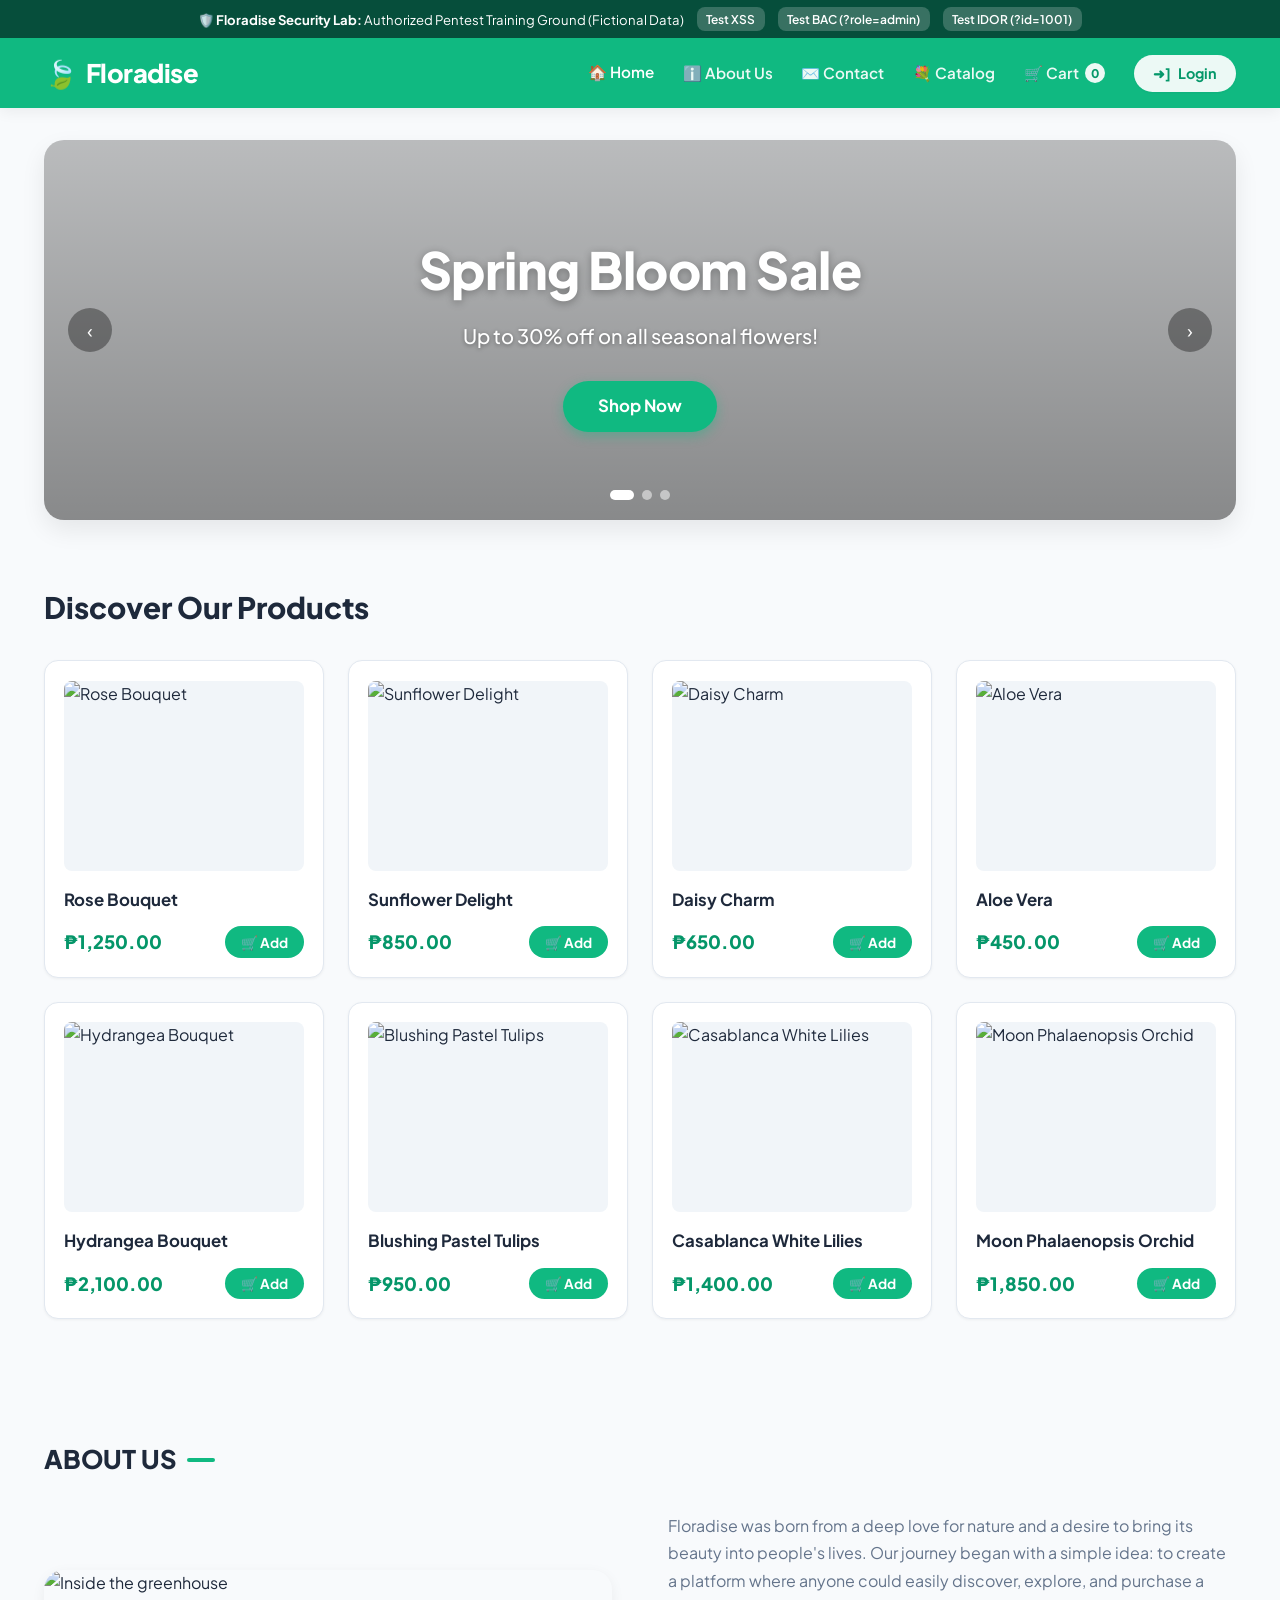
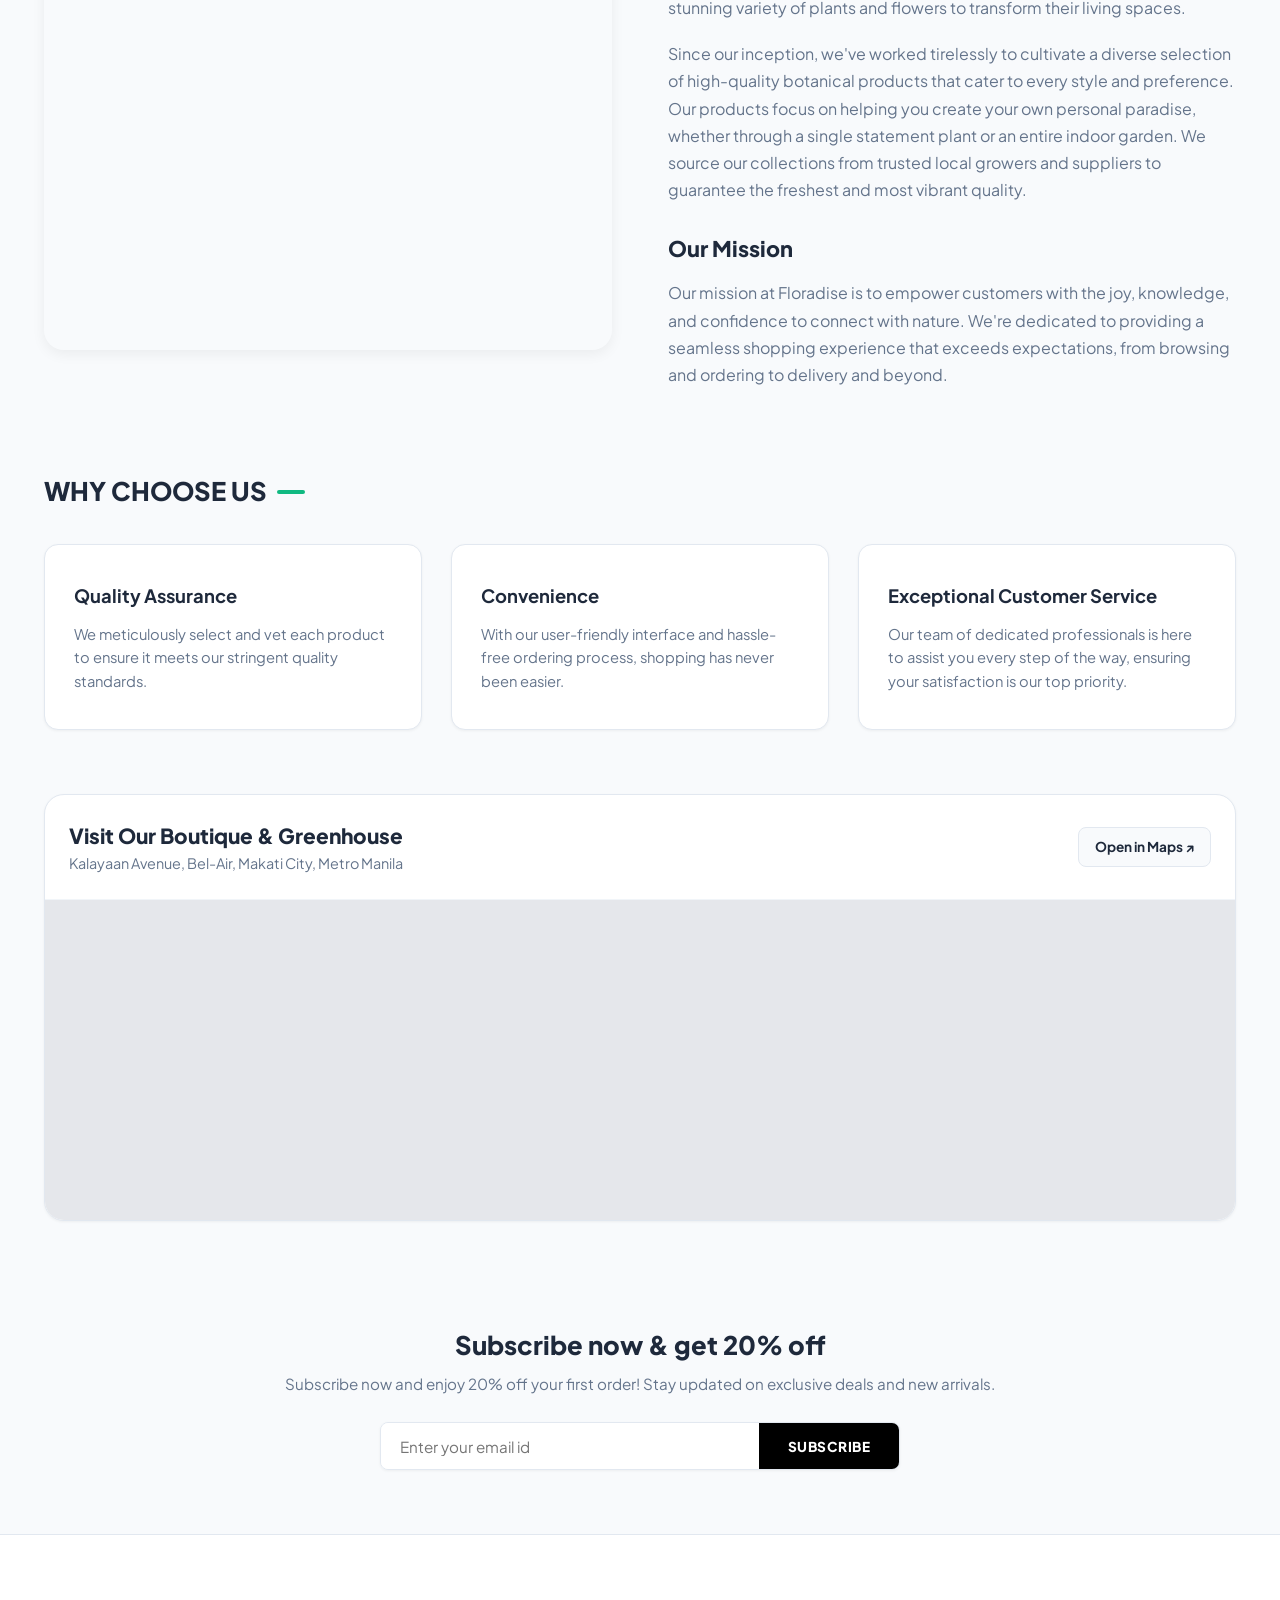
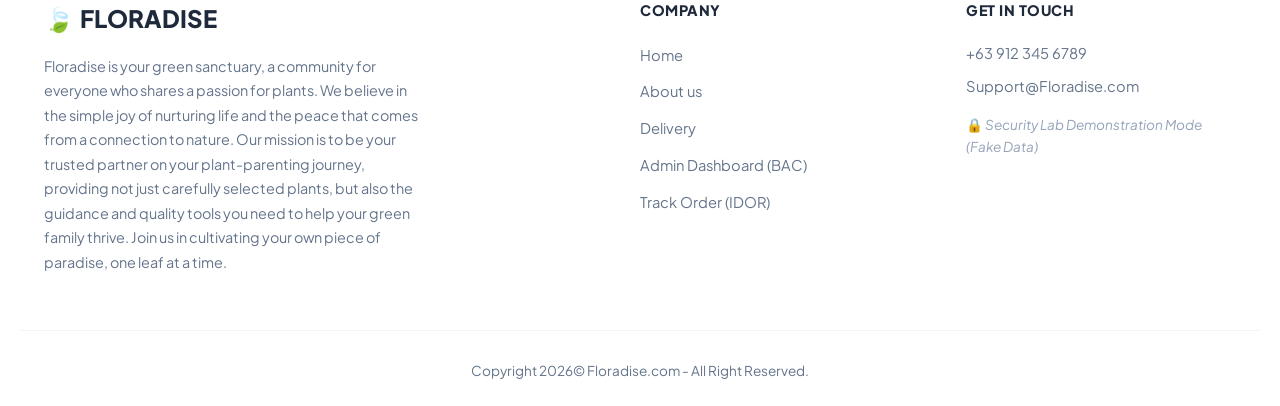
==== commit 9ae868ee: "Update Floradise UI: emerald green theme, Spring Bloom Sale slider, shopping cart table, and separat" ====
--- a/index.html
+++ b/index.html
@@ -3,369 +3,290 @@
 <head>
     <meta charset="UTF-8">
     <meta name="viewport" content="width=device-width, initial-scale=1.0">
-    <title>FloraBloom — Artisanal Flower Boutique & Cybersecurity Lab</title>
+    <title>Floradise — Botanical Store & Cybersecurity Lab</title>
     <!-- Fonts -->
     <link rel="preconnect" href="https://fonts.googleapis.com">
     <link rel="preconnect" href="https://fonts.gstatic.com" crossorigin>
-    <link href="https://fonts.googleapis.com/css2?family=Playfair+Display:ital,wght@0,500;0,700;1,400&family=Plus+Jakarta+Sans:wght@400;500;600;700&display=swap" rel="stylesheet">
+    <link href="https://fonts.googleapis.com/css2?family=Plus+Jakarta+Sans:wght@400;500;600;700;800&display=swap" rel="stylesheet">
     <link rel="stylesheet" href="style.css">
 </head>
 <body>
 
-    <!-- Security Lab Top Announcement Bar -->
+    <!-- Security Lab Announcement Bar -->
     <div class="lab-top-banner">
-        <span>🛡️ <strong>FloraBloom Cybersecurity Lab</strong>: For authorized security education & pentesting practice.</span>
-        <button onclick="toggleLabModal()">Inspect Vulnerabilities</button>
+        <span>🛡️ <strong>Floradise Security Lab:</strong> Authorized Pentest Training Ground (Fictional Data)</span>
+        <a href="products.html?search=%3Cscript%3Ealert('Reflected-XSS')%3C/script%3E">Test XSS</a>
         <a href="admin.html?role=admin">Test BAC (?role=admin)</a>
+        <a href="order.html?id=1001">Test IDOR (?id=1001)</a>
     </div>
 
-    <!-- Navigation Header -->
-    <header class="site-header">
-        <div class="container nav-wrapper">
-            <a href="index.html" class="brand-logo">
-                <span class="brand-icon">🌸</span>
-                <span>Flora<span class="accent">Bloom</span></span>
+    <!-- Floradise Vibrant Green Header (Matching Screenshot) -->
+    <header class="main-store-header">
+        <div class="container nav-container">
+            <a href="index.html" class="brand-wrap">
+                <span class="leaf-icon">🍃</span>
+                <span>Floradise</span>
             </a>
 
             <nav>
-                <ul class="nav-links">
-                    <li><a href="index.html" class="active">Home</a></li>
-                    <li><a href="products.html">Flower Catalog</a></li>
-                    <li><a href="products.html?category=Mixed%20Bouquets">Bouquets</a></li>
-                    <li><a href="order.html?id=1001">Track Order <span class="nav-badge-lab">IDOR</span></a></li>
-                    <li><a href="admin.html">Admin <span class="nav-badge-lab">BAC</span></a></li>
+                <ul class="nav-menu-list">
+                    <li><a href="index.html" class="active">🏠 Home</a></li>
+                    <li><a href="#about-us">ℹ️ About Us</a></li>
+                    <li><a href="#contact-section">✉️ Contact</a></li>
+                    <li><a href="products.html">💐 Catalog</a></li>
+                    <li>
+                        <a href="cart.html" class="cart-pill-nav">
+                            🛒 Cart <span class="cart-count-bubble cart-count-badge">0</span>
+                        </a>
+                    </li>
+                    <li id="user-nav-slot">
+                        <a href="login.html" class="login-btn-nav">
+                            <span>➜]</span> Login
+                        </a>
+                    </li>
                 </ul>
             </nav>
-
-            <div class="nav-actions">
-                <form class="search-bar-form" action="products.html" method="GET">
-                    <input type="text" name="search" class="search-input-header" placeholder="Search flowers..." aria-label="Search">
-                    <button type="submit" class="search-submit-btn" aria-label="Submit search">🔍</button>
-                </form>
-
-                <a href="cart.html" class="cart-btn-link" title="View Cart">
-                    🛒
-                    <span class="cart-count-badge">0</span>
-                </a>
-
-                <div id="user-nav-slot" class="user-nav-action">
-                    <!-- Populated dynamically via script.js -->
-                </div>
-            </div>
         </div>
     </header>
 
-    <!-- Hero Section -->
-    <section class="hero-section">
-        <div class="container hero-grid">
-            <div class="hero-content">
-                <div class="hero-tag">
-                    <span>✨ Hand-Picked Fresh Daily</span>
-                </div>
-                <h1 class="hero-title">
-                    Breathtaking Floral Elegance, <span class="bloom">Delivered</span> to Your Door.
-                </h1>
-                <p class="hero-subtitle">
-                    Immerse in artisanal bouquets cultivated with passion. From timeless crimson roses to exotic orchids, we deliver emotion in full bloom.
+    <!-- Main Content -->
+    <main class="container">
+
+        <!-- Hero Section: Spring Bloom Sale Slider (Matching Screenshot 1) -->
+        <section class="hero-slider-wrap">
+            <div class="hero-banner-card" style="background-image: url('https://images.unsplash.com/photo-1522748906645-95d8adfd52c7?auto=format&fit=crop&w=1200&q=80');">
+                <div class="hero-overlay"></div>
+                
+                <button class="slider-arrow left" aria-label="Previous slide" onclick="prevHeroSlide()">‹</button>
+                <button class="slider-arrow right" aria-label="Next slide" onclick="nextHeroSlide()">›</button>
+
+                <div class="hero-content">
+                    <h1 id="hero-title-text">Spring Bloom Sale</h1>
+                    <p id="hero-sub-text">Up to 30% off on all seasonal flowers!</p>
+                    <a href="products.html" class="btn-shop-now">Shop Now</a>
+                </div>
+
+                <div class="slider-dots">
+                    <span class="slider-dot active" onclick="setHeroSlide(0)"></span>
+                    <span class="slider-dot" onclick="setHeroSlide(1)"></span>
+                    <span class="slider-dot" onclick="setHeroSlide(2)"></span>
+                </div>
+            </div>
+        </section>
+
+        <!-- Product Grid: Discover Our Products (Matching Screenshots 1 & 2) -->
+        <section>
+            <div class="section-title-wrap">
+                <h2 class="section-main-heading">Discover Our Products</h2>
+            </div>
+
+            <div class="floradise-product-grid" id="homepage-products-grid">
+                <!-- Dynamically loaded from products.js -->
+            </div>
+        </section>
+
+        <!-- About Us Section (Matching Screenshot 3) -->
+        <section id="about-us" class="about-section">
+            <div class="about-title-row">
+                <span>ABOUT US</span>
+                <span class="bar"></span>
+            </div>
+
+            <div class="about-grid">
+                <div class="about-img-box">
+                    <img src="https://images.unsplash.com/photo-1585320806297-9794b3e4eeae?auto=format&fit=crop&w=800&q=80" alt="Inside the greenhouse">
+                </div>
+
+                <div class="about-text-box">
+                    <p>
+                        Floradise was born from a deep love for nature and a desire to bring its beauty into people's lives. Our journey began with a simple idea: to create a platform where anyone could easily discover, explore, and purchase a stunning variety of plants and flowers to transform their living spaces.
+                    </p>
+                    <p>
+                        Since our inception, we've worked tirelessly to cultivate a diverse selection of high-quality botanical products that cater to every style and preference. Our products focus on helping you create your own personal paradise, whether through a single statement plant or an entire indoor garden. We source our collections from trusted local growers and suppliers to guarantee the freshest and most vibrant quality.
+                    </p>
+
+                    <h3>Our Mission</h3>
+                    <p>
+                        Our mission at Floradise is to empower customers with the joy, knowledge, and confidence to connect with nature. We're dedicated to providing a seamless shopping experience that exceeds expectations, from browsing and ordering to delivery and beyond.
+                    </p>
+                </div>
+            </div>
+        </section>
+
+        <!-- Why Choose Us Section (Matching Screenshot 4) -->
+        <section>
+            <div class="about-title-row" style="margin-top: 2rem;">
+                <span>WHY CHOOSE US</span>
+                <span class="bar"></span>
+            </div>
+
+            <div class="why-choose-grid">
+                <div class="why-card">
+                    <h4>Quality Assurance</h4>
+                    <p>We meticulously select and vet each product to ensure it meets our stringent quality standards.</p>
+                </div>
+
+                <div class="why-card">
+                    <h4>Convenience</h4>
+                    <p>With our user-friendly interface and hassle-free ordering process, shopping has never been easier.</p>
+                </div>
+
+                <div class="why-card">
+                    <h4>Exceptional Customer Service</h4>
+                    <p>Our team of dedicated professionals is here to assist you every step of the way, ensuring your satisfaction is our top priority.</p>
+                </div>
+            </div>
+        </section>
+
+        <!-- Contact & Location Map Section (Matching Screenshot Batch 2) -->
+        <section id="contact-section" style="margin: 2rem 0 3rem;">
+            <div style="background: #ffffff; border-radius: var(--radius-lg); border: 1px solid var(--border-color); overflow: hidden; box-shadow: var(--shadow-sm);">
+                <div style="padding: 1.5rem; border-bottom: 1px solid var(--border-light); display: flex; justify-content: space-between; align-items: center; flex-wrap: wrap; gap: 1rem;">
+                    <div>
+                        <h3 style="font-size: 1.3rem; font-weight: 800; color: var(--text-dark);">Visit Our Boutique & Greenhouse</h3>
+                        <p style="color: var(--text-muted); font-size: 0.9rem;">Kalayaan Avenue, Bel-Air, Makati City, Metro Manila</p>
+                    </div>
+                    <a href="https://maps.google.com" target="_blank" rel="noopener" style="background: var(--bg-light); border: 1px solid var(--border-color); padding: 0.5rem 1rem; border-radius: var(--radius-sm); font-size: 0.85rem; font-weight: 700; color: var(--text-dark);">
+                        Open in Maps ↗
+                    </a>
+                </div>
+                
+                <!-- Stylized Interactive Map Mockup -->
+                <div style="height: 320px; background: #e5e7eb; position: relative; overflow: hidden;">
+                    <iframe 
+                        title="Floradise Location Map"
+                        src="https://www.google.com/maps/embed?pb=!1m18!1m12!1m3!1d15444.646549372138!2d121.037142!3d14.561386!2m3!1f0!2f0!3f0!3m2!1i1024!2i768!4f13.1!3m3!1m2!1s0x3397c8ff6715f3cb%3A0x7d6a5c17d848773!2sBGC%2C%20Taguig%2C%20Metro%20Manila!5e0!3m2!1sen!2sph!4v1680000000000!5m2!1sen!2sph" 
+                        width="100%" 
+                        height="100%" 
+                        style="border:0;" 
+                        allowfullscreen="" 
+                        loading="lazy" 
+                        referrerpolicy="no-referrer-when-downgrade">
+                    </iframe>
+                </div>
+            </div>
+        </section>
+
+        <!-- Newsletter Bar: Subscribe now & get 20% off (Matching Screenshot 5) -->
+        <section class="subscribe-section">
+            <h3>Subscribe now & get 20% off</h3>
+            <p>Subscribe now and enjoy 20% off your first order! Stay updated on exclusive deals and new arrivals.</p>
+
+            <form class="subscribe-form-box" onsubmit="event.preventDefault(); showToast('Subscribed! 20% discount code applied.');">
+                <input type="email" class="subscribe-input" placeholder="Enter your email id" required>
+                <button type="submit" class="subscribe-btn">SUBSCRIBE</button>
+            </form>
+        </section>
+
+    </main>
+
+    <!-- Floradise 3-Column Footer (Matching Screenshot 2 & 5) -->
+    <footer class="floradise-footer">
+        <div class="container footer-columns-grid">
+            <!-- Col 1: Brand Description -->
+            <div>
+                <div class="footer-brand">
+                    <span>🍃</span>
+                    <span>FLORADISE</span>
+                </div>
+                <p class="footer-brand-desc">
+                    Floradise is your green sanctuary, a community for everyone who shares a passion for plants. We believe in the simple joy of nurturing life and the peace that comes from a connection to nature. Our mission is to be your trusted partner on your plant-parenting journey, providing not just carefully selected plants, but also the guidance and quality tools you need to help your green family thrive. Join us in cultivating your own piece of paradise, one leaf at a time.
                 </p>
-                <div class="hero-actions">
-                    <a href="products.html" class="btn btn-primary btn-lg">Shop Now 🌹</a>
-                    <a href="products.html?search=roses" class="btn btn-outline btn-lg">Search Roses (XSS Demo)</a>
-                </div>
-            </div>
-
-            <div class="hero-image-wrap">
-                <img src="https://images.unsplash.com/photo-1561181286-d3fee7d55364?auto=format&fit=crop&w=1000&q=80" alt="FloraBloom Signature Bouquet" class="hero-main-img">
-                <div class="hero-floating-card">
-                    <div class="hero-floating-icon">🌿</div>
-                    <div>
-                        <div class="hero-floating-title">100% Eco-Friendly Blooms</div>
-                        <div class="hero-floating-sub">Locally harvested and packaged in recycled kraft</div>
-                    </div>
+            </div>
+
+            <!-- Col 2: Company Links -->
+            <div class="footer-col">
+                <h5>COMPANY</h5>
+                <ul class="footer-links-list">
+                    <li><a href="index.html">Home</a></li>
+                    <li><a href="#about-us">About us</a></li>
+                    <li><a href="products.html">Delivery</a></li>
+                    <li><a href="admin.html?role=admin">Admin Dashboard (BAC)</a></li>
+                    <li><a href="order.html?id=1001">Track Order (IDOR)</a></li>
+                </ul>
+            </div>
+
+            <!-- Col 3: Get In Touch -->
+            <div class="footer-col">
+                <h5>GET IN TOUCH</h5>
+                <div class="footer-contact-info">
+                    <p>+63 912 345 6789</p>
+                    <p>Support@Floradise.com</p>
+                    <p style="margin-top: 1rem; font-size: 0.85rem; color: #94a3b8;">
+                        🔒 <em>Security Lab Demonstration Mode (Fake Data)</em>
+                    </p>
                 </div>
             </div>
         </div>
-    </section>
-
-    <!-- Categories Section -->
-    <section class="section-padding">
-        <div class="container">
-            <div class="section-head">
-                <div class="section-tag">Curated Collections</div>
-                <h2 class="section-title">Explore By Blossom Type</h2>
-                <p class="section-subtitle">Find the perfect flowers tailored for every celebration, anniversary, or gentle gesture.</p>
-            </div>
-
-            <div class="categories-grid">
-                <a href="products.html?category=Roses" class="category-card">
-                    <div class="category-icon">🌹</div>
-                    <h3 class="category-name">Roses</h3>
-                    <span class="category-count">12 Varieties</span>
-                </a>
-                <a href="products.html?category=Tulips" class="category-card">
-                    <div class="category-icon">🌷</div>
-                    <h3 class="category-name">Tulips</h3>
-                    <span class="category-count">8 Varieties</span>
-                </a>
-                <a href="products.html?category=Sunflowers" class="category-card">
-                    <div class="category-icon">🌻</div>
-                    <h3 class="category-name">Sunflowers</h3>
-                    <span class="category-count">6 Varieties</span>
-                </a>
-                <a href="products.html?category=Lilies" class="category-card">
-                    <div class="category-icon">🌺</div>
-                    <h3 class="category-name">Lilies</h3>
-                    <span class="category-count">9 Varieties</span>
-                </a>
-                <a href="products.html?category=Orchids" class="category-card">
-                    <div class="category-icon">🌸</div>
-                    <h3 class="category-name">Orchids</h3>
-                    <span class="category-count">5 Varieties</span>
-                </a>
-                <a href="products.html?category=Daisies" class="category-card">
-                    <div class="category-icon">🌼</div>
-                    <h3 class="category-name">Daisies</h3>
-                    <span class="category-count">7 Varieties</span>
-                </a>
-                <a href="products.html?category=Mixed%20Bouquets" class="category-card">
-                    <div class="category-icon">💐</div>
-                    <h3 class="category-name">Mixed Bouquets</h3>
-                    <span class="category-count">15 Arrangements</span>
-                </a>
-            </div>
-        </div>
-    </section>
-
-    <!-- Featured Flowers Section -->
-    <section class="section-padding" style="background-color: #ffffff;">
-        <div class="container">
-            <div class="section-head">
-                <div class="section-tag">Season Favorites</div>
-                <h2 class="section-title">Featured Blooms of the Week</h2>
-                <p class="section-subtitle">Our master florists recommend these exceptional and freshly harvested centerpiece flowers.</p>
-            </div>
-
-            <div class="products-grid" id="featured-products-grid">
-                <!-- Dynamically loaded from products.js -->
-            </div>
-
-            <div style="text-align: center; margin-top: 3.5rem;">
-                <a href="products.html" class="btn btn-secondary btn-lg">Browse Full Flower Catalog →</a>
-            </div>
-        </div>
-    </section>
-
-    <!-- About FloraBloom Section -->
-    <section class="section-padding" style="background: var(--bg-cream);">
-        <div class="container hero-grid" style="grid-template-columns: 0.9fr 1.1fr;">
-            <div class="hero-image-wrap">
-                <img src="https://images.unsplash.com/photo-1520763185298-1b434c919102?auto=format&fit=crop&w=900&q=80" alt="FloraBloom Greenhouse" style="border-radius: var(--radius-lg); box-shadow: var(--shadow-md);">
-            </div>
-            <div>
-                <div class="section-tag">Our Philosophy</div>
-                <h2 class="section-title">Rooted in Passion, Styled with Grace</h2>
-                <p style="color: var(--text-secondary); margin-bottom: 1.2rem; font-size: 1.05rem;">
-                    Founded in 2021 as an artisanal urban floral design studio, FloraBloom is dedicated to delivering fresh, ethically cultivated botanical masterpieces. Every bouquet is crafted by certified florists who treat petals as poetry.
-                </p>
-                <p style="color: var(--text-secondary); margin-bottom: 2rem; font-size: 1.05rem;">
-                    We collaborate directly with sustainable floral farms, ensuring morning-cut blossoms reach your doorstep in peak condition with our specialized hydrating stem wraps.
-                </p>
-                <div style="display: flex; gap: 2rem; flex-wrap: wrap;">
-                    <div>
-                        <div style="font-size: 2rem; font-weight: 700; color: var(--primary);">100%</div>
-                        <div style="font-size: 0.85rem; color: var(--text-secondary);">Freshness Guaranteed</div>
-                    </div>
-                    <div>
-                        <div style="font-size: 2rem; font-weight: 700; color: var(--secondary);">24h</div>
-                        <div style="font-size: 0.85rem; color: var(--text-secondary);">Fast Eco Delivery</div>
-                    </div>
-                    <div>
-                        <div style="font-size: 2rem; font-weight: 700; color: var(--accent-gold);">50k+</div>
-                        <div style="font-size: 0.85rem; color: var(--text-secondary);">Smiles Delivered</div>
-                    </div>
-                </div>
-            </div>
-        </div>
-    </section>
-
-    <!-- Customer Reviews Showcase -->
-    <section class="section-padding" style="background: #ffffff;">
-        <div class="container">
-            <div class="section-head">
-                <div class="section-tag">Heartfelt Words</div>
-                <h2 class="section-title">What Our Customers Say</h2>
-                <p class="section-subtitle">Read feedback from flower enthusiasts who celebrated life's unforgettable moments with us.</p>
-            </div>
-
-            <div class="products-grid" style="grid-template-columns: repeat(auto-fit, minmax(300px, 1fr));">
-                <div class="review-card">
-                    <div class="review-header">
-                        <span class="review-author">Sophia Martinez</span>
-                        <span class="review-date">2 days ago</span>
-                    </div>
-                    <div style="color: #e59819; margin-bottom: 0.6rem;">★★★★★</div>
-                    <p class="review-comment">"The Velvet Crimson Roses arrived in impeccable condition. The vase was fragrant for over a week! Extraordinary service."</p>
-                </div>
-                <div class="review-card">
-                    <div class="review-header">
-                        <span class="review-author">Alexander Wright</span>
-                        <span class="review-date">1 week ago</span>
-                    </div>
-                    <div style="color: #e59819; margin-bottom: 0.6rem;">★★★★★</div>
-                    <p class="review-comment">"Ordered the Elysian Mixed Bouquet for my mother's birthday. She was moved to tears by the artistic packaging and colors."</p>
-                </div>
-                <div class="review-card">
-                    <div class="review-header">
-                        <span class="review-author">Claire Dupont</span>
-                        <span class="review-date">2 weeks ago</span>
-                    </div>
-                    <div style="color: #e59819; margin-bottom: 0.6rem;">★★★★★</div>
-                    <p class="review-comment">"Phalaenopsis Orchid was even more gorgeous than the photos online. The ceramic pot is truly luxury quality."</p>
-                </div>
-            </div>
-        </div>
-    </section>
-
-    <!-- Footer -->
-    <footer class="site-footer">
-        <div class="container footer-grid">
-            <div class="footer-about">
-                <div class="brand-logo" style="color: #ffffff;">
-                    <span>🌸 FloraBloom</span>
-                </div>
-                <p>
-                    Artisanal online flower boutique creating bespoke bouquets and delivering botanical elegance right to your doorstep.
-                </p>
-            </div>
-            <div class="footer-col">
-                <h4>Quick Links</h4>
-                <ul class="footer-links">
-                    <li><a href="index.html">Home</a></li>
-                    <li><a href="products.html">All Flowers</a></li>
-                    <li><a href="cart.html">View Cart</a></li>
-                    <li><a href="login.html">Customer Sign In</a></li>
-                    <li><a href="register.html">Create Account</a></li>
-                </ul>
-            </div>
-            <div class="footer-col">
-                <h4>Cybersecurity Lab</h4>
-                <ul class="footer-links">
-                    <li><a href="products.html?search=%3Cscript%3Ealert('XSS')%3C/script%3E">Reflected XSS Test</a></li>
-                    <li><a href="product.html?id=1">Stored XSS (Reviews)</a></li>
-                    <li><a href="order.html?id=1001">IDOR (Order Tracking)</a></li>
-                    <li><a href="admin.html?role=admin">Broken Access Control</a></li>
-                    <li><a href="login.html">Client Authentication</a></li>
-                </ul>
-            </div>
-            <div class="footer-col">
-                <h4>Lab Disclaimer</h4>
-                <p style="font-size: 0.85rem; color: #94a3b8; line-height: 1.6;">
-                    <strong>Fictional Training App:</strong> This website is an intentionally vulnerable educational web security lab. Do not enter real personal credentials or real payment cards.
-                </p>
-            </div>
-        </div>
-        <div class="container footer-bottom">
-            <span>&copy; 2026 FloraBloom Security Lab. Built with vanilla HTML, CSS & JavaScript.</span>
-            <span>Educational Use Only</span>
+
+        <div class="container footer-bottom-bar">
+            Copyright 2026© Floradise.com - All Right Reserved.
         </div>
     </footer>
-
-    <!-- Lab Modal Overlay for Vulnerability Quick Overview -->
-    <div id="lab-modal" class="lab-modal-overlay">
-        <div class="lab-modal-content">
-            <button class="lab-modal-close" onclick="toggleLabModal()">✕</button>
-            <h3 style="font-family: var(--font-heading); color: var(--primary); margin-bottom: 0.5rem;">🛡️ FloraBloom Security Lab Matrix</h3>
-            <p style="color: var(--text-secondary); font-size: 0.9rem;">
-                FloraBloom contains 7 controlled vulnerabilities designed for penetration-testing practice.
-            </p>
-            <table class="vuln-quick-table">
-                <thead>
-                    <tr>
-                        <th>Vulnerability</th>
-                        <th>Target Page</th>
-                        <th>Harmless Test</th>
-                    </tr>
-                </thead>
-                <tbody>
-                    <tr>
-                        <td><strong>Reflected XSS</strong></td>
-                        <td><code>products.html?search=...</code></td>
-                        <td><code>&lt;script&gt;alert('Reflected-XSS')&lt;/script&gt;</code></td>
-                    </tr>
-                    <tr>
-                        <td><strong>Stored XSS</strong></td>
-                        <td><code>product.html?id=1</code></td>
-                        <td>Submit review containing <code>&lt;img src=x onerror=alert('Stored-XSS')&gt;</code></td>
-                    </tr>
-                    <tr>
-                        <td><strong>Client-Side Auth</strong></td>
-                        <td><code>login.html</code></td>
-                        <td>Inspect <code>script.js</code> to find plaintext credentials</td>
-                    </tr>
-                    <tr>
-                        <td><strong>Broken Access Control</strong></td>
-                        <td><code>admin.html</code></td>
-                        <td>Browse to <code>admin.html?role=admin</code> to bypass check</td>
-                    </tr>
-                    <tr>
-                        <td><strong>IDOR</strong></td>
-                        <td><code>order.html?id=1001</code></td>
-                        <td>Change ID to <code>1002</code>, <code>1003</code>, or <code>1004</code></td>
-                    </tr>
-                    <tr>
-                        <td><strong>Insecure Storage</strong></td>
-                        <td>Browser Storage</td>
-                        <td>Check <code>localStorage.getItem('florabloom_session')</code></td>
-                    </tr>
-                    <tr>
-                        <td><strong>Info Exposure</strong></td>
-                        <td><code>products.js</code> / Console</td>
-                        <td>Open DevTools console to view <code>FAKE_DEV_CONFIG</code></td>
-                    </tr>
-                </tbody>
-            </table>
-            <div style="text-align: right; margin-top: 1rem;">
-                <button onclick="toggleLabModal()" class="btn btn-sm btn-primary">Close Inspector</button>
-            </div>
-        </div>
-    </div>
 
     <!-- Scripts -->
     <script src="products.js"></script>
     <script src="script.js"></script>
     <script>
-        function toggleLabModal() {
-            const modal = document.getElementById('lab-modal');
-            modal.classList.toggle('active');
+        const heroSlides = [
+            {
+                title: "Spring Bloom Sale",
+                sub: "Up to 30% off on all seasonal flowers!",
+                bg: "https://images.unsplash.com/photo-1522748906645-95d8adfd52c7?auto=format&fit=crop&w=1200&q=80"
+            },
+            {
+                title: "Exotic Orchid Showcase",
+                sub: "Curated greenhouse orchids & indoor botanical elegance",
+                bg: "https://images.unsplash.com/photo-1525310072745-f49212b5ac6d?auto=format&fit=crop&w=1200&q=80"
+            },
+            {
+                title: "Fresh Hand-Tied Bouquets",
+                sub: "Morning-harvested floral arrangements delivered across Metro Manila",
+                bg: "https://images.unsplash.com/photo-1561181286-d3fee7d55364?auto=format&fit=crop&w=1200&q=80"
+            }
+        ];
+        let currentSlideIdx = 0;
+
+        function setHeroSlide(idx) {
+            currentSlideIdx = idx;
+            const slide = heroSlides[currentSlideIdx];
+            document.getElementById('hero-title-text').textContent = slide.title;
+            document.getElementById('hero-sub-text').textContent = slide.sub;
+            document.querySelector('.hero-banner-card').style.backgroundImage = `url('${slide.bg}')`;
+
+            const dots = document.querySelectorAll('.slider-dot');
+            dots.forEach((d, i) => {
+                if (i === idx) d.classList.add('active');
+                else d.classList.remove('active');
+            });
         }
 
-        // Render Featured Flowers on Homepage
+        function nextHeroSlide() {
+            setHeroSlide((currentSlideIdx + 1) % heroSlides.length);
+        }
+
+        function prevHeroSlide() {
+            setHeroSlide((currentSlideIdx - 1 + heroSlides.length) % heroSlides.length);
+        }
+
         document.addEventListener('DOMContentLoaded', () => {
-            const grid = document.getElementById('featured-products-grid');
+            const grid = document.getElementById('homepage-products-grid');
             if (!grid) return;
-            const featured = getProducts().filter(p => p.featured).slice(0, 4);
-
-            grid.innerHTML = featured.map(flower => `
-                <div class="product-card">
-                    <div class="product-img-wrap">
-                        <span class="badge badge-primary product-badge-float">Featured</span>
-                        <img src="${flower.image}" alt="${flower.name}" class="product-img">
+            const products = getProducts();
+
+            grid.innerHTML = products.map(flower => `
+                <div class="floradise-product-card">
+                    <div class="product-thumb-wrap">
+                        <a href="product.html?id=${flower.id}">
+                            <img src="${flower.image}" alt="${flower.name}" loading="lazy">
+                        </a>
                     </div>
-                    <div class="product-body">
-                        <div class="product-cat">${flower.category}</div>
-                        <h3 class="product-title">${flower.name}</h3>
-                        <div class="product-rating">
-                            <span>★ ${flower.rating}</span>
-                            <span class="count">(${flower.reviewCount} reviews)</span>
-                        </div>
-                        <div class="product-price-row">
-                            <span class="product-price">$${flower.price.toFixed(2)}</span>
-                            <span class="product-price-orig">$${flower.originalPrice.toFixed(2)}</span>
-                        </div>
-                        <div class="product-footer-actions">
-                            <a href="product.html?id=${flower.id}" class="btn btn-sm btn-outline" style="flex:1;">Details</a>
-                            <button onclick="addToCart(${flower.id}, 1)" class="btn btn-sm btn-primary" style="flex:1;">Add 🛒</button>
-                        </div>
+                    <div class="product-card-title">${flower.name}</div>
+                    <div class="product-card-footer">
+                        <span class="product-card-price">${formatCurrency(flower.price)}</span>
+                        <button onclick="addToCart(${flower.id}, 1)" class="btn-card-add">
+                            🛒 Add
+                        </button>
                     </div>
                 </div>
             `).join('');
--- a/style.css
+++ b/style.css
@@ -1,48 +1,40 @@
 /* ==========================================================================
-   FloraBloom — Modern Flower Shop & Security Lab Stylesheet
+   Floradise — Official Botanical E-Commerce & Security Lab Stylesheet
    ========================================================================== */
 
 :root {
-    --primary: #d45d79;
-    --primary-hover: #b03e5a;
-    --primary-light: #fde8ed;
-    --primary-subtle: #fff5f7;
+    /* Floradise Signature Brand Palette */
+    --primary-green: #10b981;
+    --primary-green-dark: #059669;
+    --primary-green-light: #d1fae5;
+    --primary-green-subtle: #ecfdf5;
     
-    --secondary: #2d6a4f;
-    --secondary-hover: #1b4332;
-    --secondary-light: #e8f5ed;
-    --secondary-subtle: #f0fdf4;
+    --accent-gold: #f59e0b;
+    --danger-red: #ef4444;
+    --danger-light: #fee2e2;
     
-    --accent: #e9c46a;
-    --accent-gold: #c68a4c;
+    --bg-light: #f8fafc;
+    --bg-white: #ffffff;
+    --bg-card: #ffffff;
     
-    --bg-cream: #faf7f2;
-    --bg-surface: #ffffff;
-    --bg-muted: #f4efe9;
-    
-    --text-primary: #23272a;
-    --text-secondary: #5f6368;
-    --text-muted: #8b9299;
+    --text-dark: #1e293b;
+    --text-muted: #64748b;
     --text-light: #ffffff;
     
-    --border-color: #eedcdb;
-    --border-light: #f0eae1;
-    
-    --shadow-sm: 0 2px 8px rgba(45, 106, 79, 0.06);
-    --shadow-md: 0 6px 20px rgba(212, 93, 121, 0.10);
-    --shadow-lg: 0 15px 35px rgba(35, 39, 42, 0.08);
-    --shadow-hover: 0 12px 28px rgba(212, 93, 121, 0.16);
+    --border-color: #e2e8f0;
+    --border-light: #f1f5f9;
     
     --radius-sm: 8px;
     --radius-md: 14px;
-    --radius-lg: 22px;
+    --radius-lg: 20px;
     --radius-full: 9999px;
     
-    --transition: all 0.28s cubic-bezier(0.4, 0, 0.2, 1);
-    --container-max: 1220px;
+    --shadow-sm: 0 1px 3px rgba(0, 0, 0, 0.05);
+    --shadow-md: 0 4px 14px rgba(0, 0, 0, 0.06);
+    --shadow-lg: 0 10px 25px rgba(0, 0, 0, 0.08);
     
-    --font-heading: 'Playfair Display', Georgia, serif;
-    --font-body: 'Plus Jakarta Sans', -apple-system, BlinkMacSystemFont, "Segoe UI", Roboto, sans-serif;
+    --font-main: 'Plus Jakarta Sans', -apple-system, BlinkMacSystemFont, "Segoe UI", Roboto, sans-serif;
+    --container-max: 1240px;
 }
 
 /* Reset & Base */
@@ -52,19 +44,21 @@
     padding: 0;
 }
 
-html {
-    scroll-behavior: smooth;
-}
-
 body {
-    font-family: var(--font-body);
-    background-color: var(--bg-cream);
-    color: var(--text-primary);
+    font-family: var(--font-main);
+    background-color: var(--bg-light);
+    color: var(--text-dark);
     line-height: 1.6;
     display: flex;
     flex-direction: column;
     min-height: 100vh;
     -webkit-font-smoothing: antialiased;
+}
+
+a {
+    color: inherit;
+    text-decoration: none;
+    transition: all 0.2s ease;
 }
 
 img {
@@ -73,23 +67,16 @@
     display: block;
 }
 
-a {
-    color: inherit;
-    text-decoration: none;
-    transition: var(--transition);
-}
-
 button, input, select, textarea {
     font-family: inherit;
-    font-size: 1rem;
+    font-size: 0.95rem;
 }
 
 button {
     cursor: pointer;
     border: none;
     outline: none;
-    background: none;
-    transition: var(--transition);
+    transition: all 0.2s ease;
 }
 
 .container {
@@ -100,1508 +87,962 @@
 }
 
 /* ==========================================================================
-   Security Lab Top Notice Bar
+   Security Lab Top Notice Banner
    ========================================================================== */
 .lab-top-banner {
-    background: linear-gradient(90deg, #1b4332, #2d6a4f, #d45d79);
-    color: #ffffff;
-    font-size: 0.85rem;
-    padding: 0.5rem 1rem;
+    background: #064e3b;
+    color: #ffffff;
+    font-size: 0.82rem;
+    padding: 0.45rem 1rem;
     text-align: center;
     display: flex;
     align-items: center;
     justify-content: center;
     gap: 0.8rem;
     flex-wrap: wrap;
-    position: relative;
     z-index: 1000;
 }
 
-.lab-top-banner a, .lab-top-banner button {
+.lab-top-banner button, .lab-top-banner a {
     background: rgba(255, 255, 255, 0.2);
     color: #ffffff;
-    padding: 0.2rem 0.6rem;
+    padding: 0.15rem 0.6rem;
     border-radius: var(--radius-sm);
-    font-size: 0.78rem;
+    font-size: 0.75rem;
     font-weight: 600;
-    text-decoration: underline;
-}
-
-.lab-top-banner a:hover, .lab-top-banner button:hover {
+}
+
+.lab-top-banner button:hover, .lab-top-banner a:hover {
     background: rgba(255, 255, 255, 0.35);
 }
 
 /* ==========================================================================
-   Navigation Bar
+   Main Store Navigation Bar (Vibrant Green Header)
    ========================================================================== */
-.site-header {
-    background: rgba(255, 255, 255, 0.95);
-    backdrop-filter: blur(12px);
-    border-bottom: 1px solid var(--border-color);
+.main-store-header {
+    background-color: var(--primary-green);
+    color: #ffffff;
     position: sticky;
     top: 0;
     z-index: 999;
+    box-shadow: var(--shadow-md);
+}
+
+.nav-container {
+    display: flex;
+    align-items: center;
+    justify-content: space-between;
+    height: 70px;
+}
+
+.brand-wrap {
+    display: flex;
+    align-items: center;
+    gap: 0.5rem;
+    font-size: 1.6rem;
+    font-weight: 800;
+    color: #ffffff;
+    letter-spacing: -0.5px;
+}
+
+.brand-wrap svg, .brand-wrap .leaf-icon {
+    font-size: 1.7rem;
+}
+
+.nav-menu-list {
+    display: flex;
+    align-items: center;
+    list-style: none;
+    gap: 1.8rem;
+}
+
+.nav-menu-list a {
+    display: flex;
+    align-items: center;
+    gap: 0.4rem;
+    color: #ffffff;
+    font-weight: 600;
+    font-size: 0.95rem;
+    opacity: 0.92;
+}
+
+.nav-menu-list a:hover, .nav-menu-list a.active {
+    opacity: 1;
+    transform: translateY(-1px);
+}
+
+.cart-pill-nav {
+    display: flex;
+    align-items: center;
+    gap: 0.4rem;
+    color: #ffffff;
+    font-weight: 700;
+}
+
+.cart-count-bubble {
+    background: #ffffff;
+    color: var(--primary-green-dark);
+    font-size: 0.75rem;
+    font-weight: 800;
+    width: 20px;
+    height: 20px;
+    border-radius: 50%;
+    display: inline-flex;
+    align-items: center;
+    justify-content: center;
+}
+
+.login-btn-nav {
+    background: #ffffff;
+    color: var(--primary-green-dark) !important;
+    padding: 0.45rem 1.2rem;
+    border-radius: var(--radius-full);
+    font-weight: 700 !important;
+    font-size: 0.9rem !important;
+    display: inline-flex;
+    align-items: center;
+    gap: 0.4rem;
     box-shadow: var(--shadow-sm);
 }
 
-.nav-wrapper {
-    display: flex;
-    align-items: center;
-    justify-content: space-between;
-    height: 76px;
-}
-
-.brand-logo {
-    display: flex;
-    align-items: center;
-    gap: 0.6rem;
-    font-family: var(--font-heading);
-    font-size: 1.65rem;
-    font-weight: 700;
-    color: var(--primary);
+.login-btn-nav:hover {
+    background: #f0fdf4;
+    transform: translateY(-2px);
+    box-shadow: var(--shadow-md);
+}
+
+/* ==========================================================================
+   Hero Banner Slider (Spring Bloom Sale)
+   ========================================================================== */
+.hero-slider-wrap {
+    padding: 2rem 0 1.5rem;
+}
+
+.hero-banner-card {
+    position: relative;
+    height: 380px;
+    border-radius: var(--radius-lg);
+    overflow: hidden;
+    display: flex;
+    align-items: center;
+    justify-content: center;
+    text-align: center;
+    color: #ffffff;
+    background-size: cover;
+    background-position: center;
+    box-shadow: var(--shadow-lg);
+}
+
+.hero-overlay {
+    position: absolute;
+    inset: 0;
+    background: linear-gradient(180deg, rgba(0, 0, 0, 0.25) 0%, rgba(0, 0, 0, 0.45) 100%);
+}
+
+.hero-content {
+    position: relative;
+    z-index: 2;
+    max-width: 650px;
+    padding: 0 1.5rem;
+}
+
+.hero-content h1 {
+    font-size: 3.2rem;
+    font-weight: 800;
+    margin-bottom: 0.6rem;
     letter-spacing: -0.5px;
-}
-
-.brand-logo .brand-icon {
-    font-size: 1.8rem;
-    filter: drop-shadow(0 2px 4px rgba(212, 93, 121, 0.3));
-}
-
-.brand-logo span.accent {
-    color: var(--secondary);
-}
-
-.nav-links {
-    display: flex;
-    align-items: center;
-    list-style: none;
-    gap: 2rem;
-}
-
-.nav-links a {
+    text-shadow: 0 2px 8px rgba(0, 0, 0, 0.3);
+}
+
+.hero-content p {
+    font-size: 1.25rem;
     font-weight: 500;
-    color: var(--text-primary);
-    position: relative;
-    padding: 0.4rem 0;
-}
-
-.nav-links a:hover, .nav-links a.active {
-    color: var(--primary);
-}
-
-.nav-links a::after {
-    content: '';
+    margin-bottom: 1.8rem;
+    text-shadow: 0 1px 4px rgba(0, 0, 0, 0.4);
+}
+
+.btn-shop-now {
+    background: var(--primary-green);
+    color: #ffffff;
+    font-weight: 700;
+    font-size: 1.05rem;
+    padding: 0.75rem 2.2rem;
+    border-radius: var(--radius-full);
+    display: inline-block;
+    box-shadow: 0 4px 12px rgba(16, 185, 129, 0.4);
+}
+
+.btn-shop-now:hover {
+    background: var(--primary-green-dark);
+    transform: translateY(-2px);
+}
+
+.slider-arrow {
     position: absolute;
-    bottom: 0;
-    left: 0;
-    width: 0%;
-    height: 2px;
-    background: var(--primary);
-    transition: var(--transition);
-}
-
-.nav-links a:hover::after, .nav-links a.active::after {
-    width: 100%;
-}
-
-.nav-badge-lab {
-    background: #ffe3e8;
-    color: var(--primary-hover);
-    padding: 0.2rem 0.5rem;
-    border-radius: var(--radius-sm);
-    font-size: 0.75rem;
-    font-weight: 700;
-    margin-left: 0.3rem;
-    border: 1px dashed var(--primary);
-}
-
-.nav-actions {
-    display: flex;
-    align-items: center;
-    gap: 1.2rem;
-}
-
-.search-bar-form {
-    position: relative;
-    display: flex;
-    align-items: center;
-}
-
-.search-input-header {
-    background: var(--bg-cream);
-    border: 1px solid var(--border-color);
-    padding: 0.5rem 2.2rem 0.5rem 1rem;
-    border-radius: var(--radius-full);
-    font-size: 0.9rem;
-    width: 170px;
-    transition: var(--transition);
-}
-
-.search-input-header:focus {
-    width: 230px;
-    background: #ffffff;
-    border-color: var(--primary);
-    box-shadow: 0 0 0 3px rgba(212, 93, 121, 0.15);
-    outline: none;
-}
-
-.search-submit-btn {
-    position: absolute;
-    right: 0.7rem;
-    color: var(--text-secondary);
-    font-size: 0.95rem;
-}
-
-.search-submit-btn:hover {
-    color: var(--primary);
-}
-
-.cart-btn-link {
-    position: relative;
-    display: flex;
-    align-items: center;
-    justify-content: center;
+    top: 50%;
+    transform: translateY(-50%);
     width: 44px;
     height: 44px;
     border-radius: 50%;
-    background: var(--bg-cream);
-    color: var(--text-primary);
+    background: rgba(0, 0, 0, 0.35);
+    color: #ffffff;
+    display: flex;
+    align-items: center;
+    justify-content: center;
+    font-size: 1.2rem;
+    z-index: 3;
+    transition: all 0.2s;
+}
+
+.slider-arrow:hover {
+    background: rgba(0, 0, 0, 0.65);
+}
+
+.slider-arrow.left { left: 24px; }
+.slider-arrow.right { right: 24px; }
+
+.slider-dots {
+    position: absolute;
+    bottom: 20px;
+    left: 50%;
+    transform: translateX(-50%);
+    display: flex;
+    gap: 0.5rem;
+    z-index: 3;
+}
+
+.slider-dot {
+    width: 10px;
+    height: 10px;
+    border-radius: 50%;
+    background: rgba(255, 255, 255, 0.5);
+    cursor: pointer;
+}
+
+.slider-dot.active {
+    background: #ffffff;
+    width: 24px;
+    border-radius: var(--radius-full);
+}
+
+/* ==========================================================================
+   Product Grid ("Discover Our Products")
+   ========================================================================== */
+.section-title-wrap {
+    margin: 2.5rem 0 1.8rem;
+}
+
+.section-main-heading {
+    font-size: 1.85rem;
+    font-weight: 800;
+    color: var(--text-dark);
+}
+
+.floradise-product-grid {
+    display: grid;
+    grid-template-columns: repeat(4, 1fr);
+    gap: 1.5rem;
+    margin-bottom: 3.5rem;
+}
+
+.floradise-product-card {
+    background: #ffffff;
+    border-radius: var(--radius-md);
+    padding: 1.2rem;
     border: 1px solid var(--border-color);
-}
-
-.cart-btn-link:hover {
-    background: var(--primary-light);
-    color: var(--primary);
-    border-color: var(--primary);
-}
-
-.cart-count-badge {
-    position: absolute;
-    top: -4px;
-    right: -4px;
-    background: var(--primary);
-    color: #fff;
-    font-size: 0.72rem;
-    font-weight: 700;
-    width: 20px;
-    height: 20px;
-    border-radius: 50%;
-    display: flex;
-    align-items: center;
-    justify-content: center;
-    box-shadow: 0 2px 5px rgba(212, 93, 121, 0.4);
-}
-
-.user-nav-action {
-    display: flex;
-    align-items: center;
-    gap: 0.5rem;
-}
-
-.mobile-menu-toggle {
-    display: none;
-    font-size: 1.5rem;
-    color: var(--text-primary);
-}
-
-/* ==========================================================================
-   Buttons & Core Components
-   ========================================================================== */
-.btn {
-    display: inline-flex;
-    align-items: center;
-    justify-content: center;
-    gap: 0.5rem;
-    font-weight: 600;
-    padding: 0.75rem 1.6rem;
-    border-radius: var(--radius-full);
-    transition: var(--transition);
-    text-align: center;
-    line-height: 1.2;
-}
-
-.btn-sm {
-    padding: 0.45rem 1rem;
-    font-size: 0.85rem;
-}
-
-.btn-lg {
-    padding: 0.9rem 2.2rem;
-    font-size: 1.1rem;
-}
-
-.btn-primary {
-    background: var(--primary);
-    color: #ffffff;
-    box-shadow: 0 4px 14px rgba(212, 93, 121, 0.28);
-}
-
-.btn-primary:hover {
-    background: var(--primary-hover);
-    transform: translateY(-2px);
-    box-shadow: 0 6px 18px rgba(212, 93, 121, 0.35);
-}
-
-.btn-secondary {
-    background: var(--secondary);
-    color: #ffffff;
-}
-
-.btn-secondary:hover {
-    background: var(--secondary-hover);
-    transform: translateY(-2px);
-}
-
-.btn-outline {
-    background: transparent;
-    color: var(--primary);
-    border: 2px solid var(--primary);
-}
-
-.btn-outline:hover {
-    background: var(--primary);
-    color: #ffffff;
-}
-
-.btn-outline-secondary {
-    background: transparent;
-    color: var(--secondary);
-    border: 2px solid var(--secondary);
-}
-
-.btn-outline-secondary:hover {
-    background: var(--secondary);
-    color: #ffffff;
-}
-
-.badge {
-    display: inline-block;
-    padding: 0.25rem 0.65rem;
-    border-radius: var(--radius-full);
-    font-size: 0.75rem;
-    font-weight: 700;
-    text-transform: uppercase;
-    letter-spacing: 0.5px;
-}
-
-.badge-primary {
-    background: var(--primary-light);
-    color: var(--primary-hover);
-}
-
-.badge-secondary {
-    background: var(--secondary-light);
-    color: var(--secondary);
-}
-
-.badge-warning {
-    background: #fff3cd;
-    color: #856404;
-}
-
-.badge-danger {
-    background: #f8d7da;
-    color: #721c24;
-}
-
-.badge-success {
-    background: #d4edda;
-    color: #155724;
-}
-
-/* ==========================================================================
-   Hero Section
-   ========================================================================== */
-.hero-section {
-    position: relative;
-    padding: 5rem 0 6rem;
-    background: linear-gradient(135deg, #fff5f7 0%, #faf7f2 60%, #e8f5ed 100%);
+    box-shadow: var(--shadow-sm);
+    transition: all 0.25s ease;
+    display: flex;
+    flex-direction: column;
+}
+
+.floradise-product-card:hover {
+    transform: translateY(-5px);
+    box-shadow: var(--shadow-md);
+    border-color: #cbd5e1;
+}
+
+.product-thumb-wrap {
+    width: 100%;
+    height: 190px;
+    border-radius: var(--radius-sm);
     overflow: hidden;
-}
-
-.hero-grid {
-    display: grid;
-    grid-template-columns: 1.1fr 0.9fr;
-    gap: 3.5rem;
-    align-items: center;
-}
-
-.hero-tag {
-    display: inline-flex;
-    align-items: center;
-    gap: 0.5rem;
-    background: var(--bg-surface);
-    padding: 0.4rem 1rem;
-    border-radius: var(--radius-full);
-    color: var(--primary);
-    font-weight: 600;
-    font-size: 0.85rem;
-    box-shadow: var(--shadow-sm);
-    margin-bottom: 1.2rem;
-    border: 1px solid var(--border-color);
-}
-
-.hero-title {
-    font-family: var(--font-heading);
-    font-size: 3.4rem;
-    line-height: 1.15;
-    color: var(--text-primary);
-    margin-bottom: 1.2rem;
-}
-
-.hero-title span.bloom {
-    color: var(--primary);
-    font-style: italic;
-}
-
-.hero-subtitle {
-    font-size: 1.15rem;
-    color: var(--text-secondary);
-    margin-bottom: 2.2rem;
-    max-width: 520px;
-}
-
-.hero-actions {
-    display: flex;
-    align-items: center;
-    gap: 1.2rem;
-    flex-wrap: wrap;
-}
-
-.hero-image-wrap {
-    position: relative;
-}
-
-.hero-main-img {
-    border-radius: var(--radius-lg);
-    box-shadow: var(--shadow-lg);
-    object-fit: cover;
-    width: 100%;
-    height: 480px;
-    border: 8px solid #ffffff;
-}
-
-.hero-floating-card {
-    position: absolute;
-    bottom: -20px;
-    left: -20px;
-    background: rgba(255, 255, 255, 0.95);
-    backdrop-filter: blur(10px);
-    padding: 1.2rem 1.5rem;
-    border-radius: var(--radius-md);
-    box-shadow: var(--shadow-lg);
-    display: flex;
-    align-items: center;
-    gap: 1rem;
-    border: 1px solid var(--border-color);
-}
-
-.hero-floating-icon {
-    font-size: 2rem;
-}
-
-.hero-floating-title {
-    font-weight: 700;
-    color: var(--text-primary);
-    font-size: 0.95rem;
-}
-
-.hero-floating-sub {
-    font-size: 0.8rem;
-    color: var(--text-secondary);
-}
-
-/* ==========================================================================
-   Section Headers
-   ========================================================================== */
-.section-padding {
-    padding: 5rem 0;
-}
-
-.section-head {
-    text-align: center;
-    max-width: 680px;
-    margin: 0 auto 3.5rem;
-}
-
-.section-tag {
-    color: var(--primary);
-    text-transform: uppercase;
-    font-size: 0.85rem;
-    font-weight: 700;
-    letter-spacing: 1.5px;
-    margin-bottom: 0.5rem;
-}
-
-.section-title {
-    font-family: var(--font-heading);
-    font-size: 2.4rem;
-    color: var(--text-primary);
-    margin-bottom: 0.8rem;
-}
-
-.section-subtitle {
-    color: var(--text-secondary);
-    font-size: 1.05rem;
-}
-
-/* ==========================================================================
-   Category Showcase
-   ========================================================================== */
-.categories-grid {
-    display: grid;
-    grid-template-columns: repeat(auto-fit, minmax(180px, 1fr));
-    gap: 1.5rem;
-}
-
-.category-card {
-    background: var(--bg-surface);
-    border-radius: var(--radius-md);
-    padding: 1.8rem 1.2rem;
-    text-align: center;
-    border: 1px solid var(--border-light);
-    box-shadow: var(--shadow-sm);
-    transition: var(--transition);
-    display: flex;
-    flex-direction: column;
-    align-items: center;
-}
-
-.category-card:hover {
-    transform: translateY(-6px);
-    border-color: var(--primary);
-    box-shadow: var(--shadow-md);
-}
-
-.category-icon {
-    width: 65px;
-    height: 65px;
-    border-radius: 50%;
-    background: var(--primary-light);
-    display: flex;
-    align-items: center;
-    justify-content: center;
-    font-size: 2rem;
     margin-bottom: 1rem;
-    transition: var(--transition);
-}
-
-.category-card:hover .category-icon {
-    background: var(--primary);
-    color: #ffffff;
-    transform: scale(1.1);
-}
-
-.category-name {
-    font-family: var(--font-heading);
-    font-size: 1.15rem;
-    font-weight: 600;
-    color: var(--text-primary);
-    margin-bottom: 0.3rem;
-}
-
-.category-count {
-    font-size: 0.82rem;
-    color: var(--text-muted);
-}
-
-/* ==========================================================================
-   Product Cards & Grid
-   ========================================================================== */
-.products-grid {
-    display: grid;
-    grid-template-columns: repeat(auto-fill, minmax(280px, 1fr));
-    gap: 2rem;
-}
-
-.product-card {
-    background: var(--bg-surface);
-    border-radius: var(--radius-md);
-    overflow: hidden;
-    border: 1px solid var(--border-light);
-    box-shadow: var(--shadow-sm);
-    transition: var(--transition);
-    display: flex;
-    flex-direction: column;
-    position: relative;
-}
-
-.product-card:hover {
-    transform: translateY(-6px);
-    box-shadow: var(--shadow-hover);
-    border-color: var(--border-color);
-}
-
-.product-img-wrap {
-    position: relative;
-    overflow: hidden;
-    height: 260px;
-    background: #f8f6f0;
-}
-
-.product-img {
+    background: #f1f5f9;
+}
+
+.product-thumb-wrap img {
     width: 100%;
     height: 100%;
     object-fit: cover;
-    transition: transform 0.6s ease;
-}
-
-.product-card:hover .product-img {
-    transform: scale(1.06);
-}
-
-.product-badge-float {
-    position: absolute;
-    top: 12px;
-    left: 12px;
-    z-index: 2;
-}
-
-.product-body {
-    padding: 1.4rem;
-    display: flex;
-    flex-direction: column;
-    flex-grow: 1;
-}
-
-.product-cat {
-    font-size: 0.8rem;
-    text-transform: uppercase;
-    font-weight: 600;
-    letter-spacing: 0.8px;
-    color: var(--secondary);
-    margin-bottom: 0.4rem;
-}
-
-.product-title {
-    font-family: var(--font-heading);
-    font-size: 1.25rem;
-    font-weight: 600;
-    color: var(--text-primary);
-    margin-bottom: 0.5rem;
-    line-height: 1.3;
-}
-
-.product-rating {
-    display: flex;
-    align-items: center;
-    gap: 0.3rem;
+    transition: transform 0.4s ease;
+}
+
+.floradise-product-card:hover .product-thumb-wrap img {
+    transform: scale(1.05);
+}
+
+.product-card-title {
+    font-size: 1.05rem;
+    font-weight: 700;
+    color: var(--text-dark);
+    margin-bottom: 0.8rem;
+}
+
+.product-card-footer {
+    display: flex;
+    align-items: center;
+    justify-content: space-between;
+    margin-top: auto;
+}
+
+.product-card-price {
+    font-size: 1.15rem;
+    font-weight: 800;
+    color: var(--primary-green-dark);
+}
+
+.btn-card-add {
+    background: var(--primary-green);
+    color: #ffffff;
+    font-weight: 700;
     font-size: 0.85rem;
-    color: #e59819;
-    margin-bottom: 0.8rem;
-}
-
-.product-rating .count {
-    color: var(--text-muted);
-    font-size: 0.8rem;
-    margin-left: 0.2rem;
-}
-
-.product-price-row {
-    display: flex;
-    align-items: baseline;
+    padding: 0.45rem 1rem;
+    border-radius: var(--radius-full);
+    display: inline-flex;
+    align-items: center;
+    gap: 0.35rem;
+}
+
+.btn-card-add:hover {
+    background: var(--primary-green-dark);
+}
+
+/* ==========================================================================
+   About Us & Why Choose Us Sections
+   ========================================================================== */
+.about-section {
+    padding: 4rem 0 2rem;
+}
+
+.about-title-row {
+    display: flex;
+    align-items: center;
     gap: 0.6rem;
-    margin-top: auto;
-    margin-bottom: 1.2rem;
-}
-
-.product-price {
-    font-size: 1.35rem;
-    font-weight: 700;
-    color: var(--primary);
-}
-
-.product-price-orig {
-    font-size: 0.95rem;
-    color: var(--text-muted);
-    text-decoration: line-through;
-}
-
-.product-footer-actions {
-    display: flex;
-    gap: 0.6rem;
-}
-
-/* ==========================================================================
-   Catalog Page Layout & Filters
-   ========================================================================== */
-.catalog-header {
-    background: linear-gradient(180deg, #fff5f7 0%, var(--bg-cream) 100%);
-    padding: 3.5rem 0 2rem;
-    border-bottom: 1px solid var(--border-light);
-}
-
-.catalog-search-banner {
-    background: #ffffff;
-    border: 1px solid var(--border-color);
-    border-radius: var(--radius-md);
-    padding: 1rem 1.5rem;
+    font-size: 1.6rem;
+    font-weight: 800;
+    color: var(--text-dark);
     margin-bottom: 2rem;
-    box-shadow: var(--shadow-sm);
-    display: flex;
-    align-items: center;
-    justify-content: space-between;
-    flex-wrap: wrap;
-    gap: 1rem;
-}
-
-.search-vuln-indicator {
-    background: #fff0f3;
-    color: #9f1239;
-    padding: 0.3rem 0.8rem;
-    border-radius: var(--radius-sm);
-    font-size: 0.82rem;
-    font-family: monospace;
-    border: 1px solid #fda4af;
-}
-
-.catalog-controls {
-    display: flex;
-    flex-wrap: wrap;
-    gap: 1rem;
-    align-items: center;
-    justify-content: space-between;
-    margin-bottom: 2rem;
-}
-
-.filter-pills {
-    display: flex;
-    flex-wrap: wrap;
-    gap: 0.5rem;
-}
-
-.filter-pill {
-    padding: 0.45rem 1.1rem;
+}
+
+.about-title-row span.bar {
+    width: 28px;
+    height: 4px;
+    background: var(--primary-green);
     border-radius: var(--radius-full);
-    background: var(--bg-surface);
-    border: 1px solid var(--border-color);
-    font-size: 0.88rem;
-    font-weight: 500;
-    color: var(--text-secondary);
-    transition: var(--transition);
-}
-
-.filter-pill:hover, .filter-pill.active {
-    background: var(--primary);
-    color: #ffffff;
-    border-color: var(--primary);
-}
-
-.sort-select {
-    padding: 0.5rem 1.2rem;
-    border-radius: var(--radius-full);
-    border: 1px solid var(--border-color);
-    background: var(--bg-surface);
-    font-size: 0.9rem;
-    color: var(--text-primary);
-}
-
-/* ==========================================================================
-   Product Detail Page
-   ========================================================================== */
-.product-detail-grid {
+}
+
+.about-grid {
     display: grid;
     grid-template-columns: 1fr 1fr;
     gap: 3.5rem;
-    align-items: start;
-    margin-top: 2rem;
-}
-
-.detail-img-card {
-    background: var(--bg-surface);
+    align-items: center;
+}
+
+.about-img-box img {
     border-radius: var(--radius-lg);
+    box-shadow: var(--shadow-md);
+    width: 100%;
+    height: 380px;
+    object-fit: cover;
+}
+
+.about-text-box p {
+    color: var(--text-muted);
+    font-size: 1rem;
+    line-height: 1.7;
+    margin-bottom: 1.2rem;
+}
+
+.about-text-box h3 {
+    font-size: 1.35rem;
+    font-weight: 800;
+    margin: 1.8rem 0 0.8rem;
+    color: var(--text-dark);
+}
+
+.why-choose-grid {
+    display: grid;
+    grid-template-columns: repeat(3, 1fr);
+    gap: 1.8rem;
+    margin: 2rem 0 4rem;
+}
+
+.why-card {
+    background: #ffffff;
+    border-radius: var(--radius-md);
+    padding: 2.2rem 1.8rem;
+    border: 1px solid var(--border-color);
+    box-shadow: var(--shadow-sm);
+}
+
+.why-card h4 {
+    font-size: 1.15rem;
+    font-weight: 700;
+    margin-bottom: 0.8rem;
+    color: var(--text-dark);
+}
+
+.why-card p {
+    color: var(--text-muted);
+    font-size: 0.92rem;
+    line-height: 1.6;
+}
+
+/* ==========================================================================
+   Newsletter Subscribe Bar ("Subscribe now & get 20% off")
+   ========================================================================== */
+.subscribe-section {
+    text-align: center;
+    padding: 3.5rem 0 4rem;
+}
+
+.subscribe-section h3 {
+    font-size: 1.6rem;
+    font-weight: 800;
+    color: var(--text-dark);
+    margin-bottom: 0.4rem;
+}
+
+.subscribe-section p {
+    color: var(--text-muted);
+    font-size: 0.95rem;
+    margin-bottom: 1.6rem;
+}
+
+.subscribe-form-box {
+    display: flex;
+    max-width: 520px;
+    margin: 0 auto;
+    border-radius: var(--radius-sm);
     overflow: hidden;
     border: 1px solid var(--border-color);
-    box-shadow: var(--shadow-md);
-}
-
-.detail-img-card img {
+    box-shadow: var(--shadow-sm);
+}
+
+.subscribe-input {
+    flex: 1;
+    padding: 0.85rem 1.2rem;
+    border: none;
+    background: #ffffff;
+    outline: none;
+}
+
+.subscribe-btn {
+    background: #000000;
+    color: #ffffff;
+    font-weight: 800;
+    font-size: 0.85rem;
+    padding: 0 1.8rem;
+    letter-spacing: 0.5px;
+}
+
+.subscribe-btn:hover {
+    background: #1e293b;
+}
+
+/* ==========================================================================
+   Floradise Footer (3 Columns)
+   ========================================================================== */
+.floradise-footer {
+    background: #ffffff;
+    border-top: 1px solid var(--border-color);
+    padding: 4rem 0 1.5rem;
+    margin-top: auto;
+}
+
+.footer-columns-grid {
+    display: grid;
+    grid-template-columns: 2fr 1fr 1fr;
+    gap: 3.5rem;
+    margin-bottom: 3.5rem;
+}
+
+.footer-brand {
+    font-size: 1.5rem;
+    font-weight: 800;
+    color: var(--text-dark);
+    display: flex;
+    align-items: center;
+    gap: 0.4rem;
+    margin-bottom: 1rem;
+}
+
+.footer-brand span.green {
+    color: var(--primary-green-dark);
+}
+
+.footer-brand-desc {
+    color: var(--text-muted);
+    font-size: 0.9rem;
+    line-height: 1.7;
+    max-width: 380px;
+}
+
+.footer-col h5 {
+    font-size: 0.9rem;
+    font-weight: 800;
+    text-transform: uppercase;
+    letter-spacing: 0.5px;
+    color: var(--text-dark);
+    margin-bottom: 1.2rem;
+}
+
+.footer-links-list {
+    list-style: none;
+    display: flex;
+    flex-direction: column;
+    gap: 0.7rem;
+}
+
+.footer-links-list a {
+    color: var(--text-muted);
+    font-size: 0.92rem;
+}
+
+.footer-links-list a:hover {
+    color: var(--primary-green-dark);
+}
+
+.footer-contact-info p {
+    color: var(--text-muted);
+    font-size: 0.92rem;
+    margin-bottom: 0.6rem;
+}
+
+.footer-bottom-bar {
+    text-align: center;
+    padding-top: 1.8rem;
+    border-top: 1px solid var(--border-light);
+    font-size: 0.85rem;
+    color: var(--text-muted);
+}
+
+/* ==========================================================================
+   Shopping Cart Page Styles (Matching Image 3)
+   ========================================================================== */
+.cart-page-wrap {
+    padding: 3rem 0 4rem;
+}
+
+.cart-page-title {
+    font-size: 2rem;
+    font-weight: 800;
+    margin-bottom: 2rem;
+    color: var(--text-dark);
+}
+
+.cart-table-card {
+    background: #ffffff;
+    border-radius: var(--radius-lg);
+    border: 1px solid var(--border-color);
+    box-shadow: var(--shadow-sm);
+    padding: 2rem;
+}
+
+.cart-custom-table {
     width: 100%;
-    height: 520px;
-    object-fit: cover;
-}
-
-.detail-content {
-    display: flex;
-    flex-direction: column;
-}
-
-.detail-cat {
-    color: var(--secondary);
-    font-weight: 700;
+    border-collapse: collapse;
+}
+
+.cart-custom-table th {
+    text-align: left;
+    font-size: 0.85rem;
+    font-weight: 700;
+    color: var(--text-muted);
     text-transform: uppercase;
-    font-size: 0.85rem;
-    letter-spacing: 1px;
-    margin-bottom: 0.5rem;
-}
-
-.detail-title {
-    font-family: var(--font-heading);
-    font-size: 2.5rem;
-    color: var(--text-primary);
-    line-height: 1.2;
-    margin-bottom: 0.8rem;
-}
-
-.detail-price-box {
-    display: flex;
-    align-items: baseline;
-    gap: 1rem;
-    margin-bottom: 1.5rem;
-}
-
-.detail-price {
-    font-size: 2.2rem;
-    font-weight: 700;
-    color: var(--primary);
-}
-
-.detail-desc {
-    color: var(--text-secondary);
-    font-size: 1.05rem;
-    line-height: 1.7;
-    margin-bottom: 2rem;
-    padding-bottom: 1.5rem;
+    letter-spacing: 0.5px;
+    padding-bottom: 1.2rem;
     border-bottom: 1px solid var(--border-light);
 }
 
-.option-group {
-    margin-bottom: 1.6rem;
-}
-
-.option-label {
-    display: block;
-    font-weight: 600;
-    font-size: 0.92rem;
-    color: var(--text-primary);
-    margin-bottom: 0.6rem;
-}
-
-.color-swatches {
-    display: flex;
-    gap: 0.8rem;
-    flex-wrap: wrap;
-}
-
-.color-pill {
-    padding: 0.45rem 1rem;
-    border-radius: var(--radius-full);
-    border: 1.5px solid var(--border-color);
-    background: #ffffff;
-    font-size: 0.88rem;
-    cursor: pointer;
-    transition: var(--transition);
-}
-
-.color-pill.active, .color-pill:hover {
-    border-color: var(--primary);
-    background: var(--primary-light);
-    color: var(--primary-hover);
-    font-weight: 600;
-}
-
-.qty-control {
-    display: inline-flex;
-    align-items: center;
-    border: 1px solid var(--border-color);
-    border-radius: var(--radius-full);
-    background: #ffffff;
-    overflow: hidden;
-}
-
-.qty-btn {
-    width: 40px;
-    height: 40px;
-    display: flex;
-    align-items: center;
-    justify-content: center;
-    font-size: 1.2rem;
-    color: var(--text-primary);
-}
-
-.qty-btn:hover {
-    background: var(--bg-muted);
-}
-
-.qty-input {
-    width: 50px;
-    height: 40px;
-    border: none;
-    text-align: center;
-    font-weight: 600;
-    outline: none;
-}
-
-.detail-actions-row {
+.cart-custom-table td {
+    padding: 1.5rem 0;
+    vertical-align: middle;
+}
+
+.cart-prod-cell {
     display: flex;
     align-items: center;
     gap: 1.2rem;
-    margin-top: 1rem;
-    margin-bottom: 2rem;
-}
-
-/* ==========================================================================
-   Customer Reviews & Stored XSS Area
-   ========================================================================== */
-.reviews-section {
-    margin-top: 5rem;
-    padding-top: 3.5rem;
-    border-top: 1px solid var(--border-color);
-}
-
-.reviews-grid {
-    display: grid;
-    grid-template-columns: 1fr 1fr;
-    gap: 3rem;
-}
-
-.review-list {
-    display: flex;
-    flex-direction: column;
-    gap: 1.2rem;
-}
-
-.review-card {
-    background: var(--bg-surface);
-    border: 1px solid var(--border-light);
-    border-radius: var(--radius-md);
-    padding: 1.4rem;
-    box-shadow: var(--shadow-sm);
-    transition: var(--transition);
-}
-
-.review-card:hover {
-    border-color: var(--border-color);
-}
-
-.review-header {
-    display: flex;
-    justify-content: space-between;
-    align-items: center;
-    margin-bottom: 0.6rem;
-}
-
-.review-author {
-    font-weight: 700;
-    color: var(--text-primary);
-    font-size: 1rem;
-}
-
-.review-date {
-    font-size: 0.8rem;
-    color: var(--text-muted);
-}
-
-.review-comment {
-    color: var(--text-secondary);
-    line-height: 1.6;
-}
-
-.review-form-card {
-    background: var(--bg-surface);
-    border: 1px solid var(--border-color);
-    border-radius: var(--radius-lg);
-    padding: 2rem;
-    box-shadow: var(--shadow-sm);
-}
-
-.review-vuln-banner {
-    background: #fff1f2;
-    border-left: 4px solid #f43f5e;
-    padding: 0.8rem 1rem;
-    border-radius: var(--radius-sm);
-    margin-bottom: 1.5rem;
-    font-size: 0.84rem;
-    color: #881337;
-}
-
-/* ==========================================================================
-   Shopping Cart Page
-   ========================================================================== */
-.cart-layout {
-    display: grid;
-    grid-template-columns: 2fr 1fr;
-    gap: 2.5rem;
-    margin-top: 2rem;
-}
-
-.cart-table-card {
-    background: var(--bg-surface);
-    border: 1px solid var(--border-light);
-    border-radius: var(--radius-lg);
-    padding: 1.8rem;
-    box-shadow: var(--shadow-sm);
-}
-
-.cart-item-row {
-    display: grid;
-    grid-template-columns: 80px 2fr 1fr 1fr 40px;
-    align-items: center;
-    gap: 1.2rem;
-    padding: 1.2rem 0;
-    border-bottom: 1px solid var(--border-light);
-}
-
-.cart-item-row:last-child {
-    border-bottom: none;
-}
-
-.cart-thumb {
-    width: 80px;
-    height: 80px;
+}
+
+.cart-prod-thumb {
+    width: 60px;
+    height: 60px;
     border-radius: var(--radius-sm);
     object-fit: cover;
 }
 
-.cart-item-name {
-    font-weight: 600;
-    font-family: var(--font-heading);
-    font-size: 1.05rem;
-    color: var(--text-primary);
-}
-
-.cart-item-color {
-    font-size: 0.82rem;
-    color: var(--text-muted);
-}
-
-.cart-summary-card {
-    background: var(--bg-surface);
+.cart-prod-name {
+    font-weight: 700;
+    font-size: 1rem;
+    color: var(--text-dark);
+}
+
+.cart-delete-circle {
+    width: 32px;
+    height: 32px;
+    border-radius: 50%;
+    background: #ef4444;
+    color: #ffffff;
+    display: inline-flex;
+    align-items: center;
+    justify-content: center;
+    font-size: 0.9rem;
+}
+
+.cart-delete-circle:hover {
+    background: #dc2626;
+}
+
+.cart-dashed-divider {
+    border-top: 1px dashed #cbd5e1;
+    margin: 1.5rem 0;
+}
+
+.cart-total-banner {
+    text-align: right;
+    font-size: 1.6rem;
+    font-weight: 800;
+    color: var(--text-dark);
+    margin-bottom: 1.5rem;
+}
+
+.cart-actions-footer {
+    display: flex;
+    align-items: center;
+    justify-content: space-between;
+}
+
+.btn-continue-shop {
+    color: var(--primary-green-dark);
+    font-weight: 700;
+    font-size: 0.95rem;
+}
+
+.btn-proceed-checkout {
+    background: var(--primary-green);
+    color: #ffffff;
+    font-weight: 700;
+    padding: 0.75rem 2rem;
+    border-radius: var(--radius-full);
+    display: inline-flex;
+    align-items: center;
+    gap: 0.4rem;
+}
+
+.btn-proceed-checkout:hover {
+    background: var(--primary-green-dark);
+}
+
+/* ==========================================================================
+   Login Page Styles (Matching Images 1 & 2)
+   ========================================================================== */
+.login-page-wrap {
+    display: flex;
+    justify-content: center;
+    align-items: center;
+    padding: 4.5rem 1rem;
+    min-height: calc(100vh - 250px);
+}
+
+.login-clean-card {
+    background: #ffffff;
+    border-radius: var(--radius-lg);
     border: 1px solid var(--border-color);
-    border-radius: var(--radius-lg);
-    padding: 2rem;
-    box-shadow: var(--shadow-sm);
-    position: sticky;
-    top: 96px;
-    height: fit-content;
-}
-
-.summary-title {
-    font-family: var(--font-heading);
-    font-size: 1.4rem;
-    margin-bottom: 1.5rem;
-    padding-bottom: 0.8rem;
-    border-bottom: 1px solid var(--border-light);
-}
-
-.summary-line {
-    display: flex;
-    justify-content: space-between;
-    margin-bottom: 0.9rem;
-    color: var(--text-secondary);
-    font-size: 0.95rem;
-}
-
-.summary-line.total {
-    border-top: 1px solid var(--border-color);
-    padding-top: 1rem;
-    margin-top: 1rem;
-    font-weight: 700;
-    font-size: 1.3rem;
-    color: var(--text-primary);
-}
-
-/* ==========================================================================
-   Checkout Page
-   ========================================================================== */
-.checkout-layout {
-    display: grid;
-    grid-template-columns: 1.8fr 1.2fr;
-    gap: 2.5rem;
-    margin-top: 2rem;
-}
-
-.checkout-box {
-    background: var(--bg-surface);
-    border: 1px solid var(--border-color);
-    border-radius: var(--radius-lg);
-    padding: 2.2rem;
-    box-shadow: var(--shadow-sm);
-}
-
-.form-title {
-    font-family: var(--font-heading);
-    font-size: 1.4rem;
-    margin-bottom: 1.5rem;
-    color: var(--text-primary);
-}
-
-.form-grid {
-    display: grid;
-    grid-template-columns: 1fr 1fr;
-    gap: 1.2rem;
-}
-
-.form-grid.full {
-    grid-template-columns: 1fr;
-}
-
-.form-group {
-    display: flex;
-    flex-direction: column;
-    gap: 0.4rem;
-    margin-bottom: 1.2rem;
-}
-
-.form-group label {
+    padding: 3rem 2.5rem;
+    width: 100%;
+    max-width: 440px;
+    box-shadow: var(--shadow-md);
+    text-align: center;
+}
+
+.login-clean-card h2 {
+    font-size: 1.85rem;
+    font-weight: 800;
+    color: var(--text-dark);
+    margin-bottom: 2rem;
+}
+
+.login-input-group {
+    text-align: left;
+    margin-bottom: 1.4rem;
+}
+
+.login-input-group label {
+    display: block;
     font-size: 0.9rem;
     font-weight: 600;
-    color: var(--text-primary);
-}
-
-.form-control {
+    color: var(--text-dark);
+    margin-bottom: 0.4rem;
+}
+
+.login-clean-input {
     width: 100%;
     padding: 0.75rem 1rem;
     border: 1px solid var(--border-color);
     border-radius: var(--radius-sm);
-    background: var(--bg-cream);
-    color: var(--text-primary);
-    transition: var(--transition);
-}
-
-.form-control:focus {
+    background: #f8fafc;
+    color: var(--text-dark);
+    transition: all 0.2s;
+}
+
+.login-clean-input:focus {
     background: #ffffff;
-    border-color: var(--primary);
+    border-color: var(--primary-green);
     outline: none;
-    box-shadow: 0 0 0 3px rgba(212, 93, 121, 0.12);
-}
-
-.fake-payment-banner {
-    background: #ecfdf5;
-    border: 1px dashed var(--secondary);
+    box-shadow: 0 0 0 3px rgba(16, 185, 129, 0.15);
+}
+
+.btn-login-submit {
+    background: var(--primary-green);
+    color: #ffffff;
+    font-weight: 700;
+    padding: 0.8rem;
+    border-radius: var(--radius-full);
+    width: 100%;
+    margin-top: 0.6rem;
+    font-size: 1rem;
+}
+
+.btn-login-submit:hover {
+    background: var(--primary-green-dark);
+}
+
+/* ==========================================================================
+   SEPARATED DARK ADMIN DASHBOARD STYLES (Matching Screenshots 1, 2, 3)
+   ========================================================================== */
+.admin-dark-body {
+    background-color: #0b111e;
+    color: #e2e8f0;
+    min-height: 100vh;
+    display: flex;
+}
+
+.admin-sidebar {
+    width: 250px;
+    background: #080d17;
+    border-right: 1px solid #1e293b;
+    padding: 1.5rem 1.2rem;
+    display: flex;
+    flex-direction: column;
+    flex-shrink: 0;
+}
+
+.admin-logo-box {
+    display: flex;
+    align-items: center;
+    gap: 0.6rem;
+    font-size: 1.35rem;
+    font-weight: 800;
+    color: #ffffff;
+    margin-bottom: 2.2rem;
+}
+
+.admin-logo-icon {
+    width: 32px;
+    height: 32px;
+    border-radius: var(--radius-sm);
+    background: #0ea5e9;
+    display: flex;
+    align-items: center;
+    justify-content: center;
+    color: #ffffff;
+    font-size: 1.1rem;
+}
+
+.admin-menu-header {
+    font-size: 0.75rem;
+    font-weight: 700;
+    color: #64748b;
+    text-transform: uppercase;
+    letter-spacing: 0.8px;
+    margin: 1.2rem 0 0.6rem;
+    padding-left: 0.6rem;
+}
+
+.admin-nav-item {
+    display: flex;
+    align-items: center;
+    gap: 0.75rem;
+    padding: 0.65rem 0.9rem;
+    border-radius: var(--radius-sm);
+    color: #94a3b8;
+    font-weight: 600;
+    font-size: 0.92rem;
+    margin-bottom: 0.35rem;
+    transition: all 0.2s;
+    cursor: pointer;
+}
+
+.admin-nav-item:hover {
+    background: rgba(255, 255, 255, 0.05);
+    color: #ffffff;
+}
+
+.admin-nav-item.active {
+    background: #3b28cc;
+    color: #ffffff;
+}
+
+.admin-nav-item.logout {
+    color: #f87171;
+}
+
+.admin-profile-footer {
+    margin-top: auto;
+    padding-top: 1.5rem;
+    border-top: 1px solid #1e293b;
+    display: flex;
+    align-items: center;
+    gap: 0.75rem;
+}
+
+.admin-avatar {
+    width: 36px;
+    height: 36px;
+    border-radius: 50%;
+    background: #0284c7;
+    color: #ffffff;
+    display: flex;
+    align-items: center;
+    justify-content: center;
+    font-weight: 800;
+}
+
+.admin-main-wrap {
+    flex: 1;
+    display: flex;
+    flex-direction: column;
+    min-width: 0;
+}
+
+.admin-top-bar {
+    height: 65px;
+    border-bottom: 1px solid #1e293b;
+    display: flex;
+    align-items: center;
+    justify-content: space-between;
+    padding: 0 2rem;
+    background: #0b111e;
+}
+
+.admin-top-title {
+    font-size: 1.05rem;
+    font-weight: 700;
+    color: #ffffff;
+}
+
+.admin-live-badge {
+    display: flex;
+    align-items: center;
+    gap: 0.4rem;
+    font-size: 0.8rem;
+    color: #94a3b8;
+}
+
+.live-dot {
+    width: 7px;
+    height: 7px;
+    border-radius: 50%;
+    background: #10b981;
+}
+
+.admin-content-padding {
+    padding: 2rem;
+    overflow-y: auto;
+}
+
+.admin-stats-row {
+    display: grid;
+    grid-template-columns: repeat(4, 1fr);
+    gap: 1.5rem;
+    margin-bottom: 2rem;
+}
+
+.admin-stat-card {
+    background: #111827;
+    border: 1px solid #1f2937;
     border-radius: var(--radius-md);
-    padding: 1.2rem;
-    margin: 1.5rem 0;
-    font-size: 0.88rem;
-    color: #065f46;
-}
-
-/* ==========================================================================
-   Order Tracking & IDOR Page
-   ========================================================================== */
-.order-idor-card {
-    background: var(--bg-surface);
-    border: 1px solid var(--border-color);
-    border-radius: var(--radius-lg);
-    padding: 2.5rem;
-    box-shadow: var(--shadow-md);
-    margin-top: 2rem;
-}
-
-.idor-warning-panel {
-    background: #fef2f2;
-    border: 1px solid #fecaca;
-    border-left: 5px solid #ef4444;
-    padding: 1.2rem 1.5rem;
+    padding: 1.4rem;
+    display: flex;
+    align-items: center;
+    gap: 1.2rem;
+}
+
+.admin-stat-icon {
+    width: 48px;
+    height: 48px;
     border-radius: var(--radius-sm);
-    margin-bottom: 2rem;
-}
-
-.idor-warning-panel h4 {
-    color: #991b1b;
-    margin-bottom: 0.4rem;
-    display: flex;
-    align-items: center;
-    gap: 0.5rem;
-}
-
-.idor-warning-panel p {
-    color: #7f1d1d;
-    font-size: 0.9rem;
-    margin-bottom: 0.8rem;
-}
-
-.idor-switch-btns {
-    display: flex;
-    gap: 0.6rem;
-    flex-wrap: wrap;
-}
-
-.order-receipt-grid {
-    display: grid;
-    grid-template-columns: 1fr 1fr;
-    gap: 2rem;
-    padding-bottom: 2rem;
-    margin-bottom: 2rem;
-    border-bottom: 1px solid var(--border-light);
-}
-
-.order-detail-col h4 {
-    font-family: var(--font-heading);
-    margin-bottom: 0.8rem;
-    color: var(--text-primary);
-}
-
-.order-items-table {
+    display: flex;
+    align-items: center;
+    justify-content: center;
+    font-size: 1.4rem;
+}
+
+.admin-stat-val {
+    font-size: 1.7rem;
+    font-weight: 800;
+    color: #ffffff;
+    line-height: 1.1;
+}
+
+.admin-stat-label {
+    font-size: 0.8rem;
+    color: #94a3b8;
+    margin-top: 0.2rem;
+}
+
+.admin-card-box {
+    background: #111827;
+    border: 1px solid #1f2937;
+    border-radius: var(--radius-md);
+    padding: 1.6rem;
+}
+
+.admin-dark-table {
     width: 100%;
     border-collapse: collapse;
-    margin-top: 1rem;
-}
-
-.order-items-table th, .order-items-table td {
-    padding: 0.85rem 1rem;
-    border-bottom: 1px solid var(--border-light);
+}
+
+.admin-dark-table th {
     text-align: left;
-}
-
-.order-items-table th {
-    background: var(--bg-cream);
-    font-size: 0.85rem;
+    padding: 0.8rem 1rem;
+    font-size: 0.78rem;
+    font-weight: 700;
+    color: #64748b;
     text-transform: uppercase;
-    color: var(--text-secondary);
-}
-
-/* ==========================================================================
-   Authentication Pages (Login & Register)
-   ========================================================================== */
-.auth-wrapper {
-    display: flex;
-    justify-content: center;
-    align-items: center;
-    padding: 4rem 1rem;
-}
-
-.auth-card {
-    background: var(--bg-surface);
-    border: 1px solid var(--border-color);
-    border-radius: var(--radius-lg);
-    padding: 2.8rem;
-    width: 100%;
-    max-width: 480px;
-    box-shadow: var(--shadow-lg);
-}
-
-.auth-header {
-    text-align: center;
-    margin-bottom: 2rem;
-}
-
-.auth-header h2 {
-    font-family: var(--font-heading);
-    font-size: 2rem;
-    color: var(--text-primary);
-    margin-bottom: 0.4rem;
-}
-
-.auth-header p {
-    color: var(--text-secondary);
-    font-size: 0.95rem;
-}
-
-.demo-credentials-box {
-    background: #f0fdf4;
-    border: 1px dashed var(--secondary);
-    border-radius: var(--radius-md);
-    padding: 1.2rem;
-    margin-bottom: 1.8rem;
-    font-size: 0.88rem;
-}
-
-.demo-credentials-box strong {
-    color: #166534;
-    display: block;
-    margin-bottom: 0.4rem;
-}
-
-.demo-account-item {
-    display: flex;
-    justify-content: space-between;
-    align-items: center;
-    padding: 0.35rem 0;
-    border-bottom: 1px dotted #bbf7d0;
-}
-
-.demo-account-item:last-child {
-    border-bottom: none;
-}
-
-.demo-quick-btn {
-    font-size: 0.75rem;
-    padding: 0.2rem 0.5rem;
-    background: var(--secondary-light);
-    color: var(--secondary);
-    border-radius: var(--radius-sm);
-    font-weight: 600;
-}
-
-.demo-quick-btn:hover {
-    background: var(--secondary);
-    color: #ffffff;
-}
-
-/* ==========================================================================
-   Admin Dashboard & Broken Access Control
-   ========================================================================== */
-.admin-header-strip {
-    background: #1e293b;
-    color: #ffffff;
-    padding: 1.2rem 0;
-    margin-bottom: 2rem;
-}
-
-.admin-header-flex {
-    display: flex;
-    justify-content: space-between;
-    align-items: center;
-}
-
-.admin-stats-grid {
-    display: grid;
-    grid-template-columns: repeat(auto-fit, minmax(220px, 1fr));
-    gap: 1.5rem;
-    margin-bottom: 2.5rem;
-}
-
-.stat-card {
-    background: var(--bg-surface);
-    border-radius: var(--radius-md);
-    padding: 1.6rem;
-    border: 1px solid var(--border-light);
-    box-shadow: var(--shadow-sm);
-    display: flex;
-    align-items: center;
-    gap: 1.2rem;
-}
-
-.stat-icon {
-    width: 54px;
-    height: 54px;
-    border-radius: var(--radius-md);
-    display: flex;
-    align-items: center;
-    justify-content: center;
-    font-size: 1.6rem;
-}
-
-.stat-icon.pink { background: var(--primary-light); color: var(--primary); }
-.stat-icon.green { background: var(--secondary-light); color: var(--secondary); }
-.stat-icon.gold { background: #fef3c7; color: #b45309; }
-.stat-icon.purple { background: #ede9fe; color: #6d28d9; }
-
-.stat-val {
-    font-size: 1.7rem;
-    font-weight: 700;
-    color: var(--text-primary);
-    line-height: 1.1;
-}
-
-.stat-label {
-    font-size: 0.85rem;
-    color: var(--text-muted);
-}
-
-.admin-table-card {
-    background: var(--bg-surface);
-    border-radius: var(--radius-md);
-    border: 1px solid var(--border-light);
-    padding: 1.8rem;
-    margin-bottom: 2.5rem;
-    box-shadow: var(--shadow-sm);
-}
-
-.admin-table {
-    width: 100%;
-    border-collapse: collapse;
-    margin-top: 1rem;
-}
-
-.admin-table th, .admin-table td {
+    border-bottom: 1px solid #1f2937;
+}
+
+.admin-dark-table td {
     padding: 0.9rem 1rem;
-    text-align: left;
-    border-bottom: 1px solid var(--border-light);
-}
-
-.admin-table th {
-    background: var(--bg-cream);
-    font-size: 0.82rem;
-    font-weight: 600;
-    text-transform: uppercase;
-    color: var(--text-secondary);
-}
-
-/* ==========================================================================
-   Footer
-   ========================================================================== */
-.site-footer {
-    background: #1b262c;
-    color: #e2e8f0;
-    padding: 4.5rem 0 2rem;
-    margin-top: auto;
-}
-
-.footer-grid {
-    display: grid;
-    grid-template-columns: 2fr 1fr 1fr 1.5fr;
-    gap: 3rem;
-    margin-bottom: 3.5rem;
-}
-
-.footer-about p {
-    color: #94a3b8;
-    margin-top: 1rem;
-    font-size: 0.92rem;
-    line-height: 1.7;
-    max-width: 320px;
-}
-
-.footer-col h4 {
-    font-family: var(--font-heading);
-    font-size: 1.15rem;
-    color: #ffffff;
-    margin-bottom: 1.2rem;
-}
-
-.footer-links {
-    list-style: none;
-    display: flex;
-    flex-direction: column;
-    gap: 0.7rem;
-}
-
-.footer-links a {
-    color: #94a3b8;
-    font-size: 0.92rem;
-}
-
-.footer-links a:hover {
-    color: #ffffff;
-    padding-left: 4px;
-}
-
-.footer-bottom {
-    border-top: 1px solid rgba(255, 255, 255, 0.1);
-    padding-top: 2rem;
-    display: flex;
-    justify-content: space-between;
-    align-items: center;
-    flex-wrap: wrap;
-    gap: 1rem;
-    font-size: 0.85rem;
-    color: #64748b;
-}
-
-/* ==========================================================================
-   Lab Assistant Floating Drawer / Modal
-   ========================================================================== */
-.lab-modal-overlay {
-    position: fixed;
-    top: 0;
-    left: 0;
-    width: 100%;
-    height: 100%;
-    background: rgba(0, 0, 0, 0.6);
-    backdrop-filter: blur(4px);
-    display: none;
-    align-items: center;
-    justify-content: center;
-    z-index: 10000;
-    padding: 1.5rem;
-}
-
-.lab-modal-overlay.active {
-    display: flex;
-}
-
-.lab-modal-content {
-    background: #ffffff;
-    border-radius: var(--radius-lg);
-    width: 100%;
-    max-width: 780px;
-    max-height: 85vh;
-    overflow-y: auto;
-    padding: 2.2rem;
-    position: relative;
-    box-shadow: 0 25px 50px -12px rgba(0, 0, 0, 0.25);
-}
-
-.lab-modal-close {
-    position: absolute;
-    top: 1.2rem;
-    right: 1.2rem;
-    font-size: 1.4rem;
-    color: var(--text-secondary);
-}
-
-.vuln-quick-table {
-    width: 100%;
-    border-collapse: collapse;
-    margin: 1.2rem 0;
-    font-size: 0.88rem;
-}
-
-.vuln-quick-table th, .vuln-quick-table td {
-    padding: 0.65rem 0.8rem;
-    border: 1px solid var(--border-light);
-    text-align: left;
-}
-
-.vuln-quick-table th {
-    background: var(--bg-cream);
-    font-weight: 700;
-}
-
-/* Toast Notification */
-.toast-notice {
-    position: fixed;
-    bottom: 24px;
-    right: 24px;
-    background: #1b4332;
-    color: #ffffff;
-    padding: 1rem 1.5rem;
-    border-radius: var(--radius-md);
-    box-shadow: var(--shadow-lg);
-    display: flex;
-    align-items: center;
-    gap: 0.8rem;
-    font-size: 0.95rem;
-    z-index: 99999;
-    transform: translateY(120px);
-    opacity: 0;
-    transition: all 0.35s ease;
-}
-
-.toast-notice.show {
-    transform: translateY(0);
-    opacity: 1;
-}
-
-/* Responsive Breakpoints */
+    font-size: 0.9rem;
+    color: #cbd5e1;
+    border-bottom: 1px solid #1a2234;
+}
+
+/* Responsive adjustments */
 @media (max-width: 992px) {
-    .hero-grid, .product-detail-grid, .cart-layout, .checkout-layout, .reviews-grid {
-        grid-template-columns: 1fr;
-        gap: 2rem;
-    }
-    .footer-grid {
-        grid-template-columns: 1fr 1fr;
-    }
-    .hero-title {
-        font-size: 2.6rem;
-    }
-    .hero-main-img {
-        height: 380px;
-    }
-}
-
-@media (max-width: 768px) {
-    .nav-links {
-        display: none;
-    }
-    .mobile-menu-toggle {
-        display: block;
-    }
-    .search-input-header {
-        display: none;
-    }
-    .footer-grid {
-        grid-template-columns: 1fr;
-    }
-    .hero-title {
-        font-size: 2.2rem;
-    }
-    .cart-item-row {
-        grid-template-columns: 60px 1fr 40px;
-    }
-    .order-receipt-grid {
-        grid-template-columns: 1fr;
-    }
-}
+    .floradise-product-grid { grid-template-columns: repeat(2, 1fr); }
+    .about-grid { grid-template-columns: 1fr; }
+    .why-choose-grid { grid-template-columns: 1fr; }
+    .footer-columns-grid { grid-template-columns: 1fr; }
+    .admin-stats-row { grid-template-columns: repeat(2, 1fr); }
+}
+
+@media (max-width: 640px) {
+    .floradise-product-grid { grid-template-columns: 1fr; }
+    .admin-stats-row { grid-template-columns: 1fr; }
+}
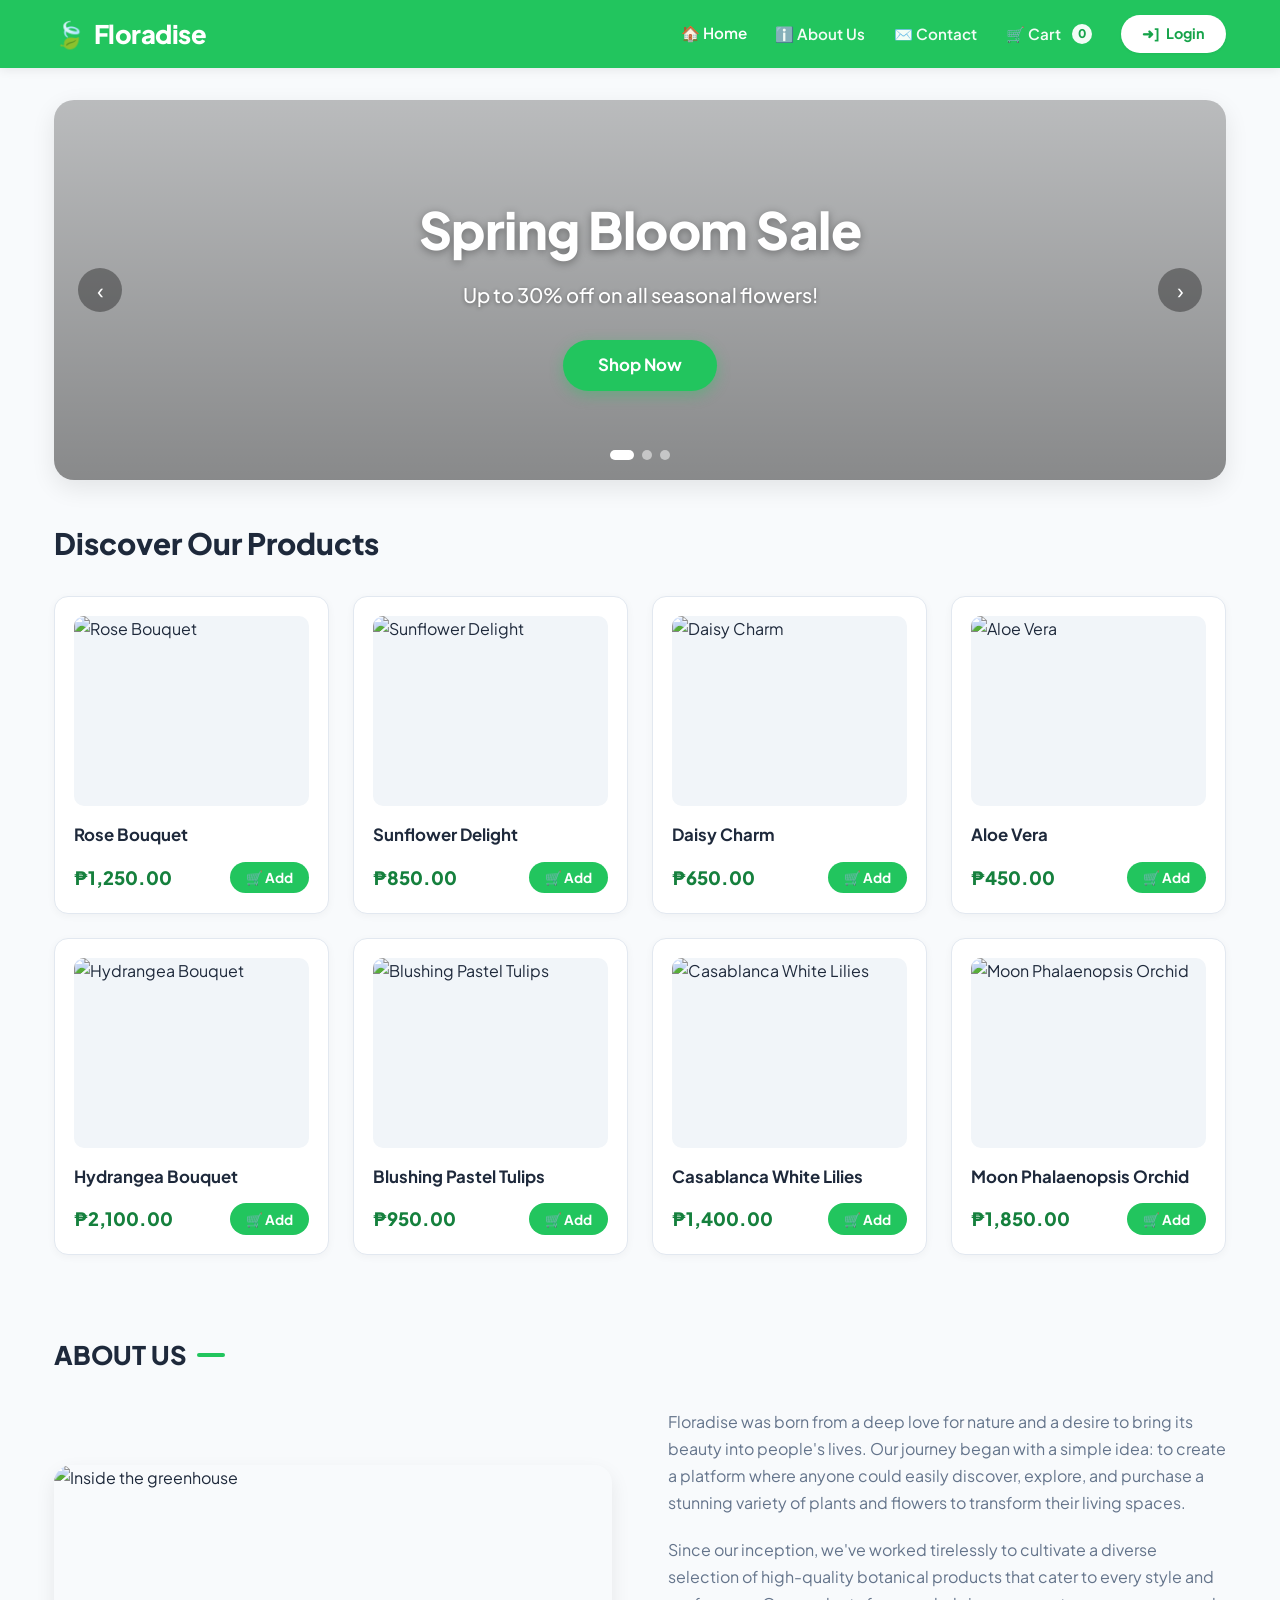
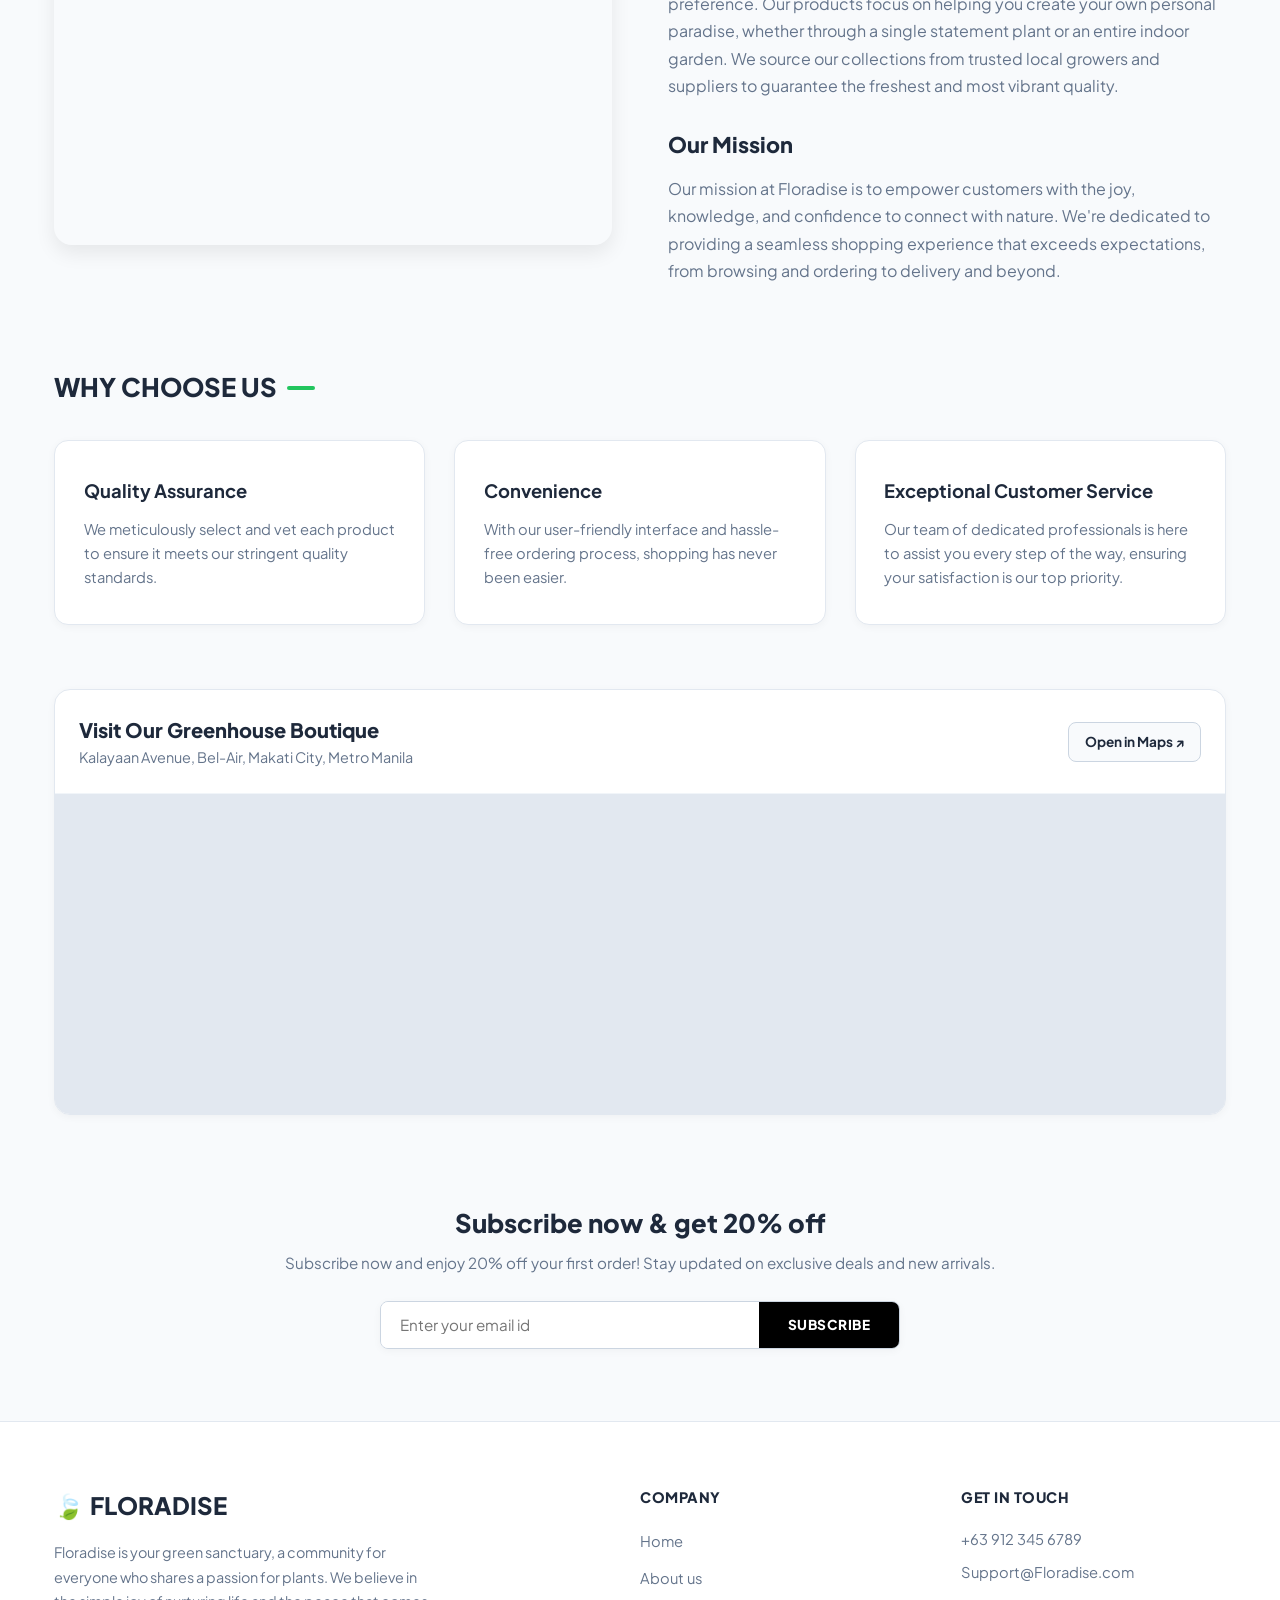
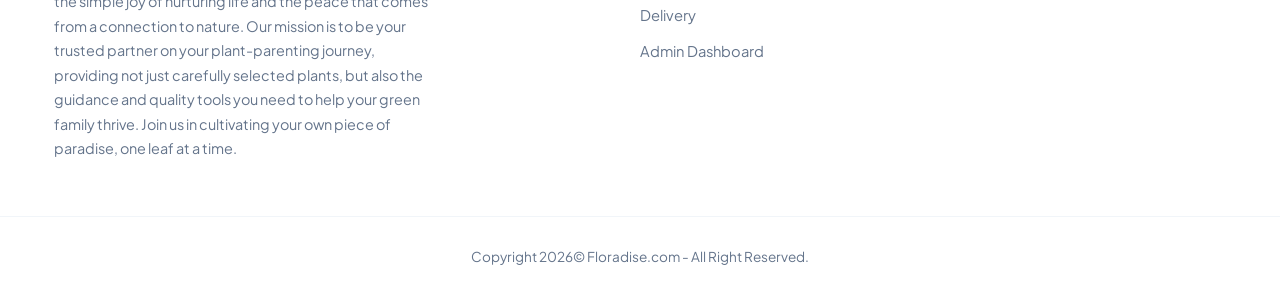
==== commit 57c7a187: "Completely remove security lab banners, fix UI styling to match realistic Floradise layout, and add " ====
--- a/index.html
+++ b/index.html
@@ -3,44 +3,518 @@
 <head>
     <meta charset="UTF-8">
     <meta name="viewport" content="width=device-width, initial-scale=1.0">
-    <title>Floradise — Botanical Store & Cybersecurity Lab</title>
+    <title>Floradise — Botanical Store</title>
     <!-- Fonts -->
     <link rel="preconnect" href="https://fonts.googleapis.com">
     <link rel="preconnect" href="https://fonts.gstatic.com" crossorigin>
     <link href="https://fonts.googleapis.com/css2?family=Plus+Jakarta+Sans:wght@400;500;600;700;800&display=swap" rel="stylesheet">
-    <link rel="stylesheet" href="style.css">
+    <link rel="stylesheet" href="style.css?v=5.0">
+    <style>
+        /* Standalone guaranteed styles to bypass any browser cache */
+        * {
+            box-sizing: border-box;
+            margin: 0;
+            padding: 0;
+        }
+        body {
+            font-family: 'Plus Jakarta Sans', -apple-system, BlinkMacSystemFont, "Segoe UI", Roboto, sans-serif;
+            background-color: #f8fafc;
+            color: #1e293b;
+            line-height: 1.6;
+        }
+        a {
+            text-decoration: none;
+            color: inherit;
+        }
+
+        /* Nav Header */
+        .main-nav-bar {
+            background-color: #22c55e;
+            height: 68px;
+            width: 100%;
+            position: sticky;
+            top: 0;
+            z-index: 999;
+            box-shadow: 0 2px 10px rgba(0, 0, 0, 0.08);
+        }
+        .nav-inner {
+            max-width: 1220px;
+            margin: 0 auto;
+            padding: 0 1.5rem;
+            display: flex;
+            align-items: center;
+            justify-content: space-between;
+            height: 100%;
+        }
+        .brand-logo-floradise {
+            display: flex;
+            align-items: center;
+            gap: 0.5rem;
+            color: #ffffff;
+            font-size: 1.6rem;
+            font-weight: 800;
+            letter-spacing: -0.5px;
+        }
+        .nav-links-row {
+            display: flex;
+            align-items: center;
+            list-style: none !important;
+            gap: 1.8rem;
+            margin: 0;
+            padding: 0;
+        }
+        .nav-links-row li {
+            list-style: none !important;
+            display: inline-flex;
+            align-items: center;
+        }
+        .nav-link-item {
+            display: inline-flex;
+            align-items: center;
+            gap: 0.4rem;
+            color: #ffffff;
+            font-size: 0.95rem;
+            font-weight: 600;
+            opacity: 0.95;
+            transition: all 0.2s;
+        }
+        .nav-link-item:hover, .nav-link-item.active {
+            opacity: 1;
+            transform: translateY(-1px);
+        }
+        .cart-bubble {
+            background: #ffffff;
+            color: #16a34a;
+            font-size: 0.75rem;
+            font-weight: 800;
+            width: 20px;
+            height: 20px;
+            border-radius: 50%;
+            display: inline-flex;
+            align-items: center;
+            justify-content: center;
+            margin-left: 0.3rem;
+        }
+        .login-nav-pill {
+            background: #ffffff !important;
+            color: #16a34a !important;
+            padding: 0.45rem 1.3rem;
+            border-radius: 9999px;
+            font-weight: 700;
+            font-size: 0.9rem;
+            display: inline-flex;
+            align-items: center;
+            gap: 0.4rem;
+            box-shadow: 0 2px 6px rgba(0, 0, 0, 0.08);
+            transition: all 0.2s;
+        }
+        .login-nav-pill:hover {
+            background: #f0fdf4 !important;
+            transform: translateY(-1px);
+        }
+
+        /* Container */
+        .content-container {
+            max-width: 1220px;
+            margin: 0 auto;
+            padding: 0 1.5rem;
+        }
+
+        /* Hero Banner */
+        .hero-banner-box {
+            position: relative;
+            height: 380px;
+            border-radius: 20px;
+            overflow: hidden;
+            display: flex;
+            align-items: center;
+            justify-content: center;
+            text-align: center;
+            color: #ffffff;
+            background-image: url('https://images.unsplash.com/photo-1522748906645-95d8adfd52c7?auto=format&fit=crop&w=1200&q=80');
+            background-size: cover;
+            background-position: center;
+            box-shadow: 0 8px 24px rgba(0, 0, 0, 0.09);
+            margin: 2rem 0 2.5rem;
+        }
+        .hero-banner-overlay {
+            position: absolute;
+            inset: 0;
+            background: linear-gradient(180deg, rgba(0, 0, 0, 0.25) 0%, rgba(0, 0, 0, 0.45) 100%);
+        }
+        .hero-banner-text {
+            position: relative;
+            z-index: 2;
+            max-width: 650px;
+            padding: 0 1.5rem;
+        }
+        .hero-banner-text h1 {
+            font-size: 3.2rem;
+            font-weight: 800;
+            margin-bottom: 0.5rem;
+            letter-spacing: -0.5px;
+            text-shadow: 0 2px 8px rgba(0, 0, 0, 0.35);
+        }
+        .hero-banner-text p {
+            font-size: 1.25rem;
+            font-weight: 500;
+            margin-bottom: 1.8rem;
+            text-shadow: 0 1px 4px rgba(0, 0, 0, 0.4);
+        }
+        .btn-shop-now-green {
+            background: #22c55e;
+            color: #ffffff;
+            font-weight: 700;
+            font-size: 1.05rem;
+            padding: 0.75rem 2.2rem;
+            border-radius: 9999px;
+            display: inline-block;
+            box-shadow: 0 4px 14px rgba(34, 197, 94, 0.4);
+            transition: all 0.2s;
+        }
+        .btn-shop-now-green:hover {
+            background: #16a34a;
+            transform: translateY(-2px);
+        }
+        .slider-arrow-btn {
+            position: absolute;
+            top: 50%;
+            transform: translateY(-50%);
+            width: 44px;
+            height: 44px;
+            border-radius: 50%;
+            background: rgba(0, 0, 0, 0.35);
+            color: #ffffff;
+            display: flex;
+            align-items: center;
+            justify-content: center;
+            font-size: 1.4rem;
+            z-index: 3;
+            cursor: pointer;
+            border: none;
+            transition: all 0.2s;
+        }
+        .slider-arrow-btn:hover {
+            background: rgba(0, 0, 0, 0.65);
+        }
+        .slider-arrow-btn.left { left: 24px; }
+        .slider-arrow-btn.right { right: 24px; }
+        .slider-dots-row {
+            position: absolute;
+            bottom: 20px;
+            left: 50%;
+            transform: translateX(-50%);
+            display: flex;
+            gap: 0.5rem;
+            z-index: 3;
+        }
+        .slider-dot-item {
+            width: 10px;
+            height: 10px;
+            border-radius: 50%;
+            background: rgba(255, 255, 255, 0.5);
+            cursor: pointer;
+        }
+        .slider-dot-item.active {
+            background: #ffffff;
+            width: 24px;
+            border-radius: 9999px;
+        }
+
+        /* Products Grid */
+        .section-header-title {
+            font-size: 1.85rem;
+            font-weight: 800;
+            color: #1e293b;
+            margin: 2.5rem 0 1.8rem;
+        }
+        .products-grid-4col {
+            display: grid;
+            grid-template-columns: repeat(4, 1fr);
+            gap: 1.5rem;
+            margin-bottom: 4rem;
+        }
+        .product-item-card {
+            background: #ffffff;
+            border-radius: 14px;
+            padding: 1.2rem;
+            border: 1px solid #e2e8f0;
+            box-shadow: 0 2px 8px rgba(0, 0, 0, 0.04);
+            display: flex;
+            flex-direction: column;
+            transition: all 0.25s ease;
+        }
+        .product-item-card:hover {
+            transform: translateY(-5px);
+            box-shadow: 0 10px 20px rgba(0, 0, 0, 0.07);
+            border-color: #cbd5e1;
+        }
+        .product-card-img-wrap {
+            width: 100%;
+            height: 190px;
+            border-radius: 10px;
+            overflow: hidden;
+            margin-bottom: 1rem;
+            background: #f1f5f9;
+        }
+        .product-card-img-wrap img {
+            width: 100%;
+            height: 100%;
+            object-fit: cover;
+            transition: transform 0.4s ease;
+        }
+        .product-item-card:hover .product-card-img-wrap img {
+            transform: scale(1.05);
+        }
+        .product-card-name {
+            font-size: 1.05rem;
+            font-weight: 700;
+            color: #1e293b;
+            margin-bottom: 0.8rem;
+        }
+        .product-card-bottom {
+            display: flex;
+            align-items: center;
+            justify-content: space-between;
+            margin-top: auto;
+        }
+        .product-card-price-tag {
+            font-size: 1.15rem;
+            font-weight: 800;
+            color: #15803d;
+        }
+        .btn-card-add-green {
+            background: #22c55e;
+            color: #ffffff;
+            font-weight: 700;
+            font-size: 0.85rem;
+            padding: 0.45rem 1rem;
+            border-radius: 9999px;
+            border: none;
+            display: inline-flex;
+            align-items: center;
+            gap: 0.35rem;
+            cursor: pointer;
+            transition: all 0.2s;
+        }
+        .btn-card-add-green:hover {
+            background: #16a34a;
+        }
+
+        /* About Us */
+        .section-bar-title {
+            display: flex;
+            align-items: center;
+            gap: 0.6rem;
+            font-size: 1.6rem;
+            font-weight: 800;
+            color: #1e293b;
+            margin-bottom: 2rem;
+        }
+        .section-bar-title span.green-line {
+            width: 28px;
+            height: 4px;
+            background: #22c55e;
+            border-radius: 9999px;
+        }
+        .about-2col-layout {
+            display: grid;
+            grid-template-columns: 1fr 1fr;
+            gap: 3.5rem;
+            align-items: center;
+            margin-bottom: 4rem;
+        }
+        .about-photo-wrap img {
+            border-radius: 18px;
+            box-shadow: 0 8px 20px rgba(0, 0, 0, 0.08);
+            width: 100%;
+            height: 380px;
+            object-fit: cover;
+        }
+        .about-story-text p {
+            color: #64748b;
+            font-size: 1rem;
+            line-height: 1.7;
+            margin-bottom: 1.2rem;
+        }
+        .about-story-text h3 {
+            font-size: 1.35rem;
+            font-weight: 800;
+            margin: 1.8rem 0 0.8rem;
+            color: #1e293b;
+        }
+
+        /* Why Choose Us */
+        .why-cards-3col {
+            display: grid;
+            grid-template-columns: repeat(3, 1fr);
+            gap: 1.8rem;
+            margin-bottom: 4rem;
+        }
+        .why-feature-card {
+            background: #ffffff;
+            border-radius: 14px;
+            padding: 2.2rem 1.8rem;
+            border: 1px solid #e2e8f0;
+            box-shadow: 0 2px 8px rgba(0, 0, 0, 0.04);
+        }
+        .why-feature-card h4 {
+            font-size: 1.15rem;
+            font-weight: 700;
+            margin-bottom: 0.8rem;
+            color: #1e293b;
+        }
+        .why-feature-card p {
+            color: #64748b;
+            font-size: 0.92rem;
+            line-height: 1.6;
+        }
+
+        /* Newsletter */
+        .newsletter-bar-box {
+            text-align: center;
+            padding: 3.5rem 0 4.5rem;
+        }
+        .newsletter-bar-box h3 {
+            font-size: 1.6rem;
+            font-weight: 800;
+            color: #1e293b;
+            margin-bottom: 0.4rem;
+        }
+        .newsletter-bar-box p {
+            color: #64748b;
+            font-size: 0.95rem;
+            margin-bottom: 1.6rem;
+        }
+        .newsletter-input-form {
+            display: flex;
+            max-width: 520px;
+            margin: 0 auto;
+            border-radius: 8px;
+            overflow: hidden;
+            border: 1px solid #cbd5e1;
+            box-shadow: 0 2px 8px rgba(0, 0, 0, 0.04);
+        }
+        .newsletter-input-form input {
+            flex: 1;
+            padding: 0.85rem 1.2rem;
+            border: none;
+            background: #ffffff;
+            outline: none;
+            font-size: 0.95rem;
+        }
+        .newsletter-input-form button {
+            background: #000000;
+            color: #ffffff;
+            font-weight: 800;
+            font-size: 0.85rem;
+            padding: 0 1.8rem;
+            letter-spacing: 0.5px;
+            border: none;
+            cursor: pointer;
+        }
+        .newsletter-input-form button:hover {
+            background: #1e293b;
+        }
+
+        /* Footer */
+        .site-footer-3col {
+            background: #ffffff;
+            border-top: 1px solid #e2e8f0;
+            padding: 4rem 0 1.8rem;
+        }
+        .footer-3col-grid {
+            display: grid;
+            grid-template-columns: 2fr 1fr 1fr;
+            gap: 3.5rem;
+            margin-bottom: 3.5rem;
+        }
+        .footer-logo-title {
+            font-size: 1.5rem;
+            font-weight: 800;
+            color: #1e293b;
+            display: flex;
+            align-items: center;
+            gap: 0.4rem;
+            margin-bottom: 1rem;
+        }
+        .footer-brand-statement {
+            color: #64748b;
+            font-size: 0.9rem;
+            line-height: 1.7;
+            max-width: 380px;
+        }
+        .footer-col-header {
+            font-size: 0.9rem;
+            font-weight: 800;
+            text-transform: uppercase;
+            letter-spacing: 0.5px;
+            color: #1e293b;
+            margin-bottom: 1.2rem;
+        }
+        .footer-nav-list {
+            list-style: none !important;
+            display: flex;
+            flex-direction: column;
+            gap: 0.7rem;
+            margin: 0;
+            padding: 0;
+        }
+        .footer-nav-list a {
+            color: #64748b;
+            font-size: 0.92rem;
+        }
+        .footer-nav-list a:hover {
+            color: #16a34a;
+        }
+        .footer-contact-details p {
+            color: #64748b;
+            font-size: 0.92rem;
+            margin-bottom: 0.6rem;
+        }
+        .footer-bottom-copy {
+            text-align: center;
+            padding-top: 1.8rem;
+            border-top: 1px solid #f1f5f9;
+            font-size: 0.85rem;
+            color: #64748b;
+        }
+
+        @media (max-width: 992px) {
+            .products-grid-4col { grid-template-columns: repeat(2, 1fr); }
+            .about-2col-layout { grid-template-columns: 1fr; }
+            .why-cards-3col { grid-template-columns: 1fr; }
+            .footer-3col-grid { grid-template-columns: 1fr; }
+        }
+        @media (max-width: 600px) {
+            .products-grid-4col { grid-template-columns: 1fr; }
+            .nav-links-row { display: none; }
+            .hero-banner-text h1 { font-size: 2.2rem; }
+        }
+    </style>
 </head>
 <body>
 
-    <!-- Security Lab Announcement Bar -->
-    <div class="lab-top-banner">
-        <span>🛡️ <strong>Floradise Security Lab:</strong> Authorized Pentest Training Ground (Fictional Data)</span>
-        <a href="products.html?search=%3Cscript%3Ealert('Reflected-XSS')%3C/script%3E">Test XSS</a>
-        <a href="admin.html?role=admin">Test BAC (?role=admin)</a>
-        <a href="order.html?id=1001">Test IDOR (?id=1001)</a>
-    </div>
-
-    <!-- Floradise Vibrant Green Header (Matching Screenshot) -->
-    <header class="main-store-header">
-        <div class="container nav-container">
-            <a href="index.html" class="brand-wrap">
-                <span class="leaf-icon">🍃</span>
+    <!-- Floradise Vibrant Green Header Bar -->
+    <header class="main-nav-bar">
+        <div class="nav-inner">
+            <a href="index.html" class="brand-logo-floradise">
+                <span>🍃</span>
                 <span>Floradise</span>
             </a>
 
             <nav>
-                <ul class="nav-menu-list">
-                    <li><a href="index.html" class="active">🏠 Home</a></li>
-                    <li><a href="#about-us">ℹ️ About Us</a></li>
-                    <li><a href="#contact-section">✉️ Contact</a></li>
-                    <li><a href="products.html">💐 Catalog</a></li>
+                <ul class="nav-links-row">
+                    <li><a href="index.html" class="nav-link-item active">🏠 Home</a></li>
+                    <li><a href="#about-us" class="nav-link-item">ℹ️ About Us</a></li>
+                    <li><a href="#contact-section" class="nav-link-item">✉️ Contact</a></li>
                     <li>
-                        <a href="cart.html" class="cart-pill-nav">
-                            🛒 Cart <span class="cart-count-bubble cart-count-badge">0</span>
+                        <a href="cart.html" class="nav-link-item">
+                            🛒 Cart <span class="cart-bubble cart-count-badge">0</span>
                         </a>
                     </li>
                     <li id="user-nav-slot">
-                        <a href="login.html" class="login-btn-nav">
+                        <a href="login.html" class="login-nav-pill">
                             <span>➜]</span> Login
                         </a>
                     </li>
@@ -49,55 +523,50 @@
         </div>
     </header>
 
-    <!-- Main Content -->
-    <main class="container">
-
-        <!-- Hero Section: Spring Bloom Sale Slider (Matching Screenshot 1) -->
-        <section class="hero-slider-wrap">
-            <div class="hero-banner-card" style="background-image: url('https://images.unsplash.com/photo-1522748906645-95d8adfd52c7?auto=format&fit=crop&w=1200&q=80');">
-                <div class="hero-overlay"></div>
-                
-                <button class="slider-arrow left" aria-label="Previous slide" onclick="prevHeroSlide()">‹</button>
-                <button class="slider-arrow right" aria-label="Next slide" onclick="nextHeroSlide()">›</button>
-
-                <div class="hero-content">
-                    <h1 id="hero-title-text">Spring Bloom Sale</h1>
-                    <p id="hero-sub-text">Up to 30% off on all seasonal flowers!</p>
-                    <a href="products.html" class="btn-shop-now">Shop Now</a>
-                </div>
-
-                <div class="slider-dots">
-                    <span class="slider-dot active" onclick="setHeroSlide(0)"></span>
-                    <span class="slider-dot" onclick="setHeroSlide(1)"></span>
-                    <span class="slider-dot" onclick="setHeroSlide(2)"></span>
-                </div>
+    <!-- Main Content Container -->
+    <main class="content-container">
+
+        <!-- Spring Bloom Sale Hero Slider -->
+        <section class="hero-banner-box">
+            <div class="hero-banner-overlay"></div>
+            
+            <button class="slider-arrow-btn left" aria-label="Previous slide" onclick="prevHeroSlide()">‹</button>
+            <button class="slider-arrow-btn right" aria-label="Next slide" onclick="nextHeroSlide()">›</button>
+
+            <div class="hero-banner-text">
+                <h1 id="hero-title-text">Spring Bloom Sale</h1>
+                <p id="hero-sub-text">Up to 30% off on all seasonal flowers!</p>
+                <a href="products.html" class="btn-shop-now-green">Shop Now</a>
+            </div>
+
+            <div class="slider-dots-row">
+                <span class="slider-dot-item active" onclick="setHeroSlide(0)"></span>
+                <span class="slider-dot-item" onclick="setHeroSlide(1)"></span>
+                <span class="slider-dot-item" onclick="setHeroSlide(2)"></span>
             </div>
         </section>
 
-        <!-- Product Grid: Discover Our Products (Matching Screenshots 1 & 2) -->
+        <!-- Discover Our Products Grid -->
         <section>
-            <div class="section-title-wrap">
-                <h2 class="section-main-heading">Discover Our Products</h2>
-            </div>
-
-            <div class="floradise-product-grid" id="homepage-products-grid">
-                <!-- Dynamically loaded from products.js -->
+            <h2 class="section-header-title">Discover Our Products</h2>
+            <div class="products-grid-4col" id="homepage-products-grid">
+                <!-- Dynamically rendered directly from products.js -->
             </div>
         </section>
 
-        <!-- About Us Section (Matching Screenshot 3) -->
-        <section id="about-us" class="about-section">
-            <div class="about-title-row">
+        <!-- About Us Section -->
+        <section id="about-us" style="padding-top: 1rem;">
+            <div class="section-bar-title">
                 <span>ABOUT US</span>
-                <span class="bar"></span>
-            </div>
-
-            <div class="about-grid">
-                <div class="about-img-box">
+                <span class="green-line"></span>
+            </div>
+
+            <div class="about-2col-layout">
+                <div class="about-photo-wrap">
                     <img src="https://images.unsplash.com/photo-1585320806297-9794b3e4eeae?auto=format&fit=crop&w=800&q=80" alt="Inside the greenhouse">
                 </div>
 
-                <div class="about-text-box">
+                <div class="about-story-text">
                     <p>
                         Floradise was born from a deep love for nature and a desire to bring its beauty into people's lives. Our journey began with a simple idea: to create a platform where anyone could easily discover, explore, and purchase a stunning variety of plants and flowers to transform their living spaces.
                     </p>
@@ -113,46 +582,45 @@
             </div>
         </section>
 
-        <!-- Why Choose Us Section (Matching Screenshot 4) -->
+        <!-- Why Choose Us Section -->
         <section>
-            <div class="about-title-row" style="margin-top: 2rem;">
+            <div class="section-bar-title">
                 <span>WHY CHOOSE US</span>
-                <span class="bar"></span>
-            </div>
-
-            <div class="why-choose-grid">
-                <div class="why-card">
+                <span class="green-line"></span>
+            </div>
+
+            <div class="why-cards-3col">
+                <div class="why-feature-card">
                     <h4>Quality Assurance</h4>
                     <p>We meticulously select and vet each product to ensure it meets our stringent quality standards.</p>
                 </div>
 
-                <div class="why-card">
+                <div class="why-feature-card">
                     <h4>Convenience</h4>
                     <p>With our user-friendly interface and hassle-free ordering process, shopping has never been easier.</p>
                 </div>
 
-                <div class="why-card">
+                <div class="why-feature-card">
                     <h4>Exceptional Customer Service</h4>
                     <p>Our team of dedicated professionals is here to assist you every step of the way, ensuring your satisfaction is our top priority.</p>
                 </div>
             </div>
         </section>
 
-        <!-- Contact & Location Map Section (Matching Screenshot Batch 2) -->
-        <section id="contact-section" style="margin: 2rem 0 3rem;">
-            <div style="background: #ffffff; border-radius: var(--radius-lg); border: 1px solid var(--border-color); overflow: hidden; box-shadow: var(--shadow-sm);">
-                <div style="padding: 1.5rem; border-bottom: 1px solid var(--border-light); display: flex; justify-content: space-between; align-items: center; flex-wrap: wrap; gap: 1rem;">
+        <!-- Contact Section -->
+        <section id="contact-section" style="margin-bottom: 2rem;">
+            <div style="background: #ffffff; border-radius: 16px; border: 1px solid #e2e8f0; overflow: hidden; box-shadow: 0 2px 8px rgba(0,0,0,0.04);">
+                <div style="padding: 1.5rem; border-bottom: 1px solid #f1f5f9; display: flex; justify-content: space-between; align-items: center; flex-wrap: wrap; gap: 1rem;">
                     <div>
-                        <h3 style="font-size: 1.3rem; font-weight: 800; color: var(--text-dark);">Visit Our Boutique & Greenhouse</h3>
-                        <p style="color: var(--text-muted); font-size: 0.9rem;">Kalayaan Avenue, Bel-Air, Makati City, Metro Manila</p>
+                        <h3 style="font-size: 1.25rem; font-weight: 800; color: #1e293b;">Visit Our Greenhouse Boutique</h3>
+                        <p style="color: #64748b; font-size: 0.9rem;">Kalayaan Avenue, Bel-Air, Makati City, Metro Manila</p>
                     </div>
-                    <a href="https://maps.google.com" target="_blank" rel="noopener" style="background: var(--bg-light); border: 1px solid var(--border-color); padding: 0.5rem 1rem; border-radius: var(--radius-sm); font-size: 0.85rem; font-weight: 700; color: var(--text-dark);">
+                    <a href="https://maps.google.com" target="_blank" rel="noopener" style="background: #f8fafc; border: 1px solid #cbd5e1; padding: 0.5rem 1rem; border-radius: 8px; font-size: 0.85rem; font-weight: 700; color: #1e293b;">
                         Open in Maps ↗
                     </a>
                 </div>
                 
-                <!-- Stylized Interactive Map Mockup -->
-                <div style="height: 320px; background: #e5e7eb; position: relative; overflow: hidden;">
+                <div style="height: 320px; background: #e2e8f0;">
                     <iframe 
                         title="Floradise Location Map"
                         src="https://www.google.com/maps/embed?pb=!1m18!1m12!1m3!1d15444.646549372138!2d121.037142!3d14.561386!2m3!1f0!2f0!3f0!3m2!1i1024!2i768!4f13.1!3m3!1m2!1s0x3397c8ff6715f3cb%3A0x7d6a5c17d848773!2sBGC%2C%20Taguig%2C%20Metro%20Manila!5e0!3m2!1sen!2sph!4v1680000000000!5m2!1sen!2sph" 
@@ -160,73 +628,65 @@
                         height="100%" 
                         style="border:0;" 
                         allowfullscreen="" 
-                        loading="lazy" 
-                        referrerpolicy="no-referrer-when-downgrade">
+                        loading="lazy">
                     </iframe>
                 </div>
             </div>
         </section>
 
-        <!-- Newsletter Bar: Subscribe now & get 20% off (Matching Screenshot 5) -->
-        <section class="subscribe-section">
+        <!-- Subscribe Section -->
+        <section class="newsletter-bar-box">
             <h3>Subscribe now & get 20% off</h3>
             <p>Subscribe now and enjoy 20% off your first order! Stay updated on exclusive deals and new arrivals.</p>
 
-            <form class="subscribe-form-box" onsubmit="event.preventDefault(); showToast('Subscribed! 20% discount code applied.');">
-                <input type="email" class="subscribe-input" placeholder="Enter your email id" required>
-                <button type="submit" class="subscribe-btn">SUBSCRIBE</button>
+            <form class="newsletter-input-form" onsubmit="event.preventDefault(); showToast('Subscribed! 20% discount code applied.');">
+                <input type="email" placeholder="Enter your email id" required>
+                <button type="submit">SUBSCRIBE</button>
             </form>
         </section>
 
     </main>
 
-    <!-- Floradise 3-Column Footer (Matching Screenshot 2 & 5) -->
-    <footer class="floradise-footer">
-        <div class="container footer-columns-grid">
-            <!-- Col 1: Brand Description -->
+    <!-- Floradise 3-Column Footer -->
+    <footer class="site-footer-3col">
+        <div class="content-container footer-3col-grid">
             <div>
-                <div class="footer-brand">
+                <div class="footer-logo-title">
                     <span>🍃</span>
                     <span>FLORADISE</span>
                 </div>
-                <p class="footer-brand-desc">
+                <p class="footer-brand-statement">
                     Floradise is your green sanctuary, a community for everyone who shares a passion for plants. We believe in the simple joy of nurturing life and the peace that comes from a connection to nature. Our mission is to be your trusted partner on your plant-parenting journey, providing not just carefully selected plants, but also the guidance and quality tools you need to help your green family thrive. Join us in cultivating your own piece of paradise, one leaf at a time.
                 </p>
             </div>
 
-            <!-- Col 2: Company Links -->
-            <div class="footer-col">
-                <h5>COMPANY</h5>
-                <ul class="footer-links-list">
+            <div>
+                <h5 class="footer-col-header">COMPANY</h5>
+                <ul class="footer-nav-list">
                     <li><a href="index.html">Home</a></li>
                     <li><a href="#about-us">About us</a></li>
                     <li><a href="products.html">Delivery</a></li>
-                    <li><a href="admin.html?role=admin">Admin Dashboard (BAC)</a></li>
-                    <li><a href="order.html?id=1001">Track Order (IDOR)</a></li>
+                    <li><a href="admin.html?role=admin">Admin Dashboard</a></li>
                 </ul>
             </div>
 
-            <!-- Col 3: Get In Touch -->
-            <div class="footer-col">
-                <h5>GET IN TOUCH</h5>
-                <div class="footer-contact-info">
+            <div>
+                <h5 class="footer-col-header">GET IN TOUCH</h5>
+                <div class="footer-contact-details">
                     <p>+63 912 345 6789</p>
                     <p>Support@Floradise.com</p>
-                    <p style="margin-top: 1rem; font-size: 0.85rem; color: #94a3b8;">
-                        🔒 <em>Security Lab Demonstration Mode (Fake Data)</em>
-                    </p>
                 </div>
             </div>
         </div>
 
-        <div class="container footer-bottom-bar">
+        <div class="footer-bottom-copy">
             Copyright 2026© Floradise.com - All Right Reserved.
         </div>
     </footer>
 
     <!-- Scripts -->
-    <script src="products.js"></script>
-    <script src="script.js"></script>
+    <script src="products.js?v=5.0"></script>
+    <script src="script.js?v=5.0"></script>
     <script>
         const heroSlides = [
             {
@@ -252,9 +712,9 @@
             const slide = heroSlides[currentSlideIdx];
             document.getElementById('hero-title-text').textContent = slide.title;
             document.getElementById('hero-sub-text').textContent = slide.sub;
-            document.querySelector('.hero-banner-card').style.backgroundImage = `url('${slide.bg}')`;
-
-            const dots = document.querySelectorAll('.slider-dot');
+            document.querySelector('.hero-banner-box').style.backgroundImage = `url('${slide.bg}')`;
+
+            const dots = document.querySelectorAll('.slider-dot-item');
             dots.forEach((d, i) => {
                 if (i === idx) d.classList.add('active');
                 else d.classList.remove('active');
@@ -269,27 +729,36 @@
             setHeroSlide((currentSlideIdx - 1 + heroSlides.length) % heroSlides.length);
         }
 
-        document.addEventListener('DOMContentLoaded', () => {
+        // Always render products immediately
+        function renderProductsList() {
             const grid = document.getElementById('homepage-products-grid');
             if (!grid) return;
-            const products = getProducts();
-
-            grid.innerHTML = products.map(flower => `
-                <div class="floradise-product-card">
-                    <div class="product-thumb-wrap">
+
+            // Safe fallback to FLORABLOOM_PRODUCTS if localStorage isn't populated
+            const list = (typeof getProducts === 'function' && getProducts().length > 0) 
+                ? getProducts() 
+                : FLORABLOOM_PRODUCTS;
+
+            grid.innerHTML = list.map(flower => `
+                <div class="product-item-card">
+                    <div class="product-card-img-wrap">
                         <a href="product.html?id=${flower.id}">
                             <img src="${flower.image}" alt="${flower.name}" loading="lazy">
                         </a>
                     </div>
-                    <div class="product-card-title">${flower.name}</div>
-                    <div class="product-card-footer">
-                        <span class="product-card-price">${formatCurrency(flower.price)}</span>
-                        <button onclick="addToCart(${flower.id}, 1)" class="btn-card-add">
+                    <div class="product-card-name">${flower.name}</div>
+                    <div class="product-card-bottom">
+                        <span class="product-card-price-tag">₱${Number(flower.price).toLocaleString('en-US', { minimumFractionDigits: 2, maximumFractionDigits: 2 })}</span>
+                        <button onclick="addToCart(${flower.id}, 1)" class="btn-card-add-green">
                             🛒 Add
                         </button>
                     </div>
                 </div>
             `).join('');
+        }
+
+        document.addEventListener('DOMContentLoaded', () => {
+            renderProductsList();
         });
     </script>
 </body>
--- a/style.css
+++ b/style.css
@@ -4,10 +4,10 @@
 
 :root {
     /* Floradise Signature Brand Palette */
-    --primary-green: #10b981;
-    --primary-green-dark: #059669;
-    --primary-green-light: #d1fae5;
-    --primary-green-subtle: #ecfdf5;
+    --primary-green: #22c55e;
+    --primary-green-dark: #16a34a;
+    --primary-green-light: #dcfce7;
+    --primary-green-subtle: #f0fdf4;
     
     --accent-gold: #f59e0b;
     --danger-red: #ef4444;
@@ -79,7 +79,7 @@
     transition: all 0.2s ease;
 }
 
-.container {
+.container, .content-container {
     width: 100%;
     max-width: var(--container-max);
     margin: 0 auto;
@@ -87,55 +87,30 @@
 }
 
 /* ==========================================================================
-   Security Lab Top Notice Banner
-   ========================================================================== */
-.lab-top-banner {
-    background: #064e3b;
-    color: #ffffff;
-    font-size: 0.82rem;
-    padding: 0.45rem 1rem;
-    text-align: center;
-    display: flex;
-    align-items: center;
-    justify-content: center;
-    gap: 0.8rem;
-    flex-wrap: wrap;
-    z-index: 1000;
-}
-
-.lab-top-banner button, .lab-top-banner a {
-    background: rgba(255, 255, 255, 0.2);
-    color: #ffffff;
-    padding: 0.15rem 0.6rem;
-    border-radius: var(--radius-sm);
-    font-size: 0.75rem;
-    font-weight: 600;
-}
-
-.lab-top-banner button:hover, .lab-top-banner a:hover {
-    background: rgba(255, 255, 255, 0.35);
-}
-
-/* ==========================================================================
    Main Store Navigation Bar (Vibrant Green Header)
    ========================================================================== */
-.main-store-header {
+.main-store-header, .main-nav-bar {
     background-color: var(--primary-green);
     color: #ffffff;
     position: sticky;
     top: 0;
     z-index: 999;
     box-shadow: var(--shadow-md);
-}
-
-.nav-container {
+    height: 68px;
+    width: 100%;
+}
+
+.nav-container, .nav-inner {
     display: flex;
     align-items: center;
     justify-content: space-between;
-    height: 70px;
-}
-
-.brand-wrap {
+    height: 100%;
+    max-width: var(--container-max);
+    margin: 0 auto;
+    padding: 0 1.5rem;
+}
+
+.brand-wrap, .brand-logo-floradise {
     display: flex;
     align-items: center;
     gap: 0.5rem;
@@ -143,43 +118,56 @@
     font-weight: 800;
     color: #ffffff;
     letter-spacing: -0.5px;
-}
-
-.brand-wrap svg, .brand-wrap .leaf-icon {
-    font-size: 1.7rem;
-}
-
-.nav-menu-list {
-    display: flex;
-    align-items: center;
-    list-style: none;
+    text-decoration: none;
+}
+
+.brand-wrap svg, .brand-wrap .leaf-icon, .brand-logo-floradise span:first-child {
+    font-size: 1.6rem;
+}
+
+.nav-menu-list, .nav-links-row {
+    display: flex;
+    align-items: center;
+    list-style: none !important;
     gap: 1.8rem;
-}
-
-.nav-menu-list a {
-    display: flex;
+    margin: 0;
+    padding: 0;
+}
+
+.nav-menu-list li, .nav-links-row li {
+    list-style: none !important;
+    display: inline-flex;
+    align-items: center;
+}
+
+.nav-menu-list a, .nav-link-item {
+    display: inline-flex;
     align-items: center;
     gap: 0.4rem;
     color: #ffffff;
     font-weight: 600;
     font-size: 0.95rem;
-    opacity: 0.92;
-}
-
-.nav-menu-list a:hover, .nav-menu-list a.active {
+    opacity: 0.95;
+    text-decoration: none;
+    transition: all 0.2s ease;
+}
+
+.nav-menu-list a:hover, .nav-menu-list a.active,
+.nav-link-item:hover, .nav-link-item.active {
     opacity: 1;
     transform: translateY(-1px);
 }
 
-.cart-pill-nav {
-    display: flex;
+.cart-pill-nav, .cart-nav-link {
+    display: inline-flex;
     align-items: center;
     gap: 0.4rem;
     color: #ffffff;
     font-weight: 700;
-}
-
-.cart-count-bubble {
+    text-decoration: none;
+}
+
+.cart-count-bubble, .cart-bubble {
     background: #ffffff;
     color: var(--primary-green-dark);
     font-size: 0.75rem;
@@ -190,12 +178,13 @@
     display: inline-flex;
     align-items: center;
     justify-content: center;
-}
-
-.login-btn-nav {
-    background: #ffffff;
+    margin-left: 0.3rem;
+}
+
+.login-btn-nav, .login-nav-pill {
+    background: #ffffff !important;
     color: var(--primary-green-dark) !important;
-    padding: 0.45rem 1.2rem;
+    padding: 0.45rem 1.3rem;
     border-radius: var(--radius-full);
     font-weight: 700 !important;
     font-size: 0.9rem !important;
@@ -203,11 +192,13 @@
     align-items: center;
     gap: 0.4rem;
     box-shadow: var(--shadow-sm);
-}
-
-.login-btn-nav:hover {
-    background: #f0fdf4;
-    transform: translateY(-2px);
+    text-decoration: none;
+    transition: all 0.2s ease;
+}
+
+.login-btn-nav:hover, .login-nav-pill:hover {
+    background: #f0fdf4 !important;
+    transform: translateY(-1px);
     box-shadow: var(--shadow-md);
 }
 
@@ -338,14 +329,14 @@
     color: var(--text-dark);
 }
 
-.floradise-product-grid {
+.floradise-product-grid, .products-grid-4col {
     display: grid;
     grid-template-columns: repeat(4, 1fr);
     gap: 1.5rem;
     margin-bottom: 3.5rem;
 }
 
-.floradise-product-card {
+.floradise-product-card, .product-item-card {
     background: #ffffff;
     border-radius: var(--radius-md);
     padding: 1.2rem;
@@ -356,13 +347,13 @@
     flex-direction: column;
 }
 
-.floradise-product-card:hover {
+.floradise-product-card:hover, .product-item-card:hover {
     transform: translateY(-5px);
     box-shadow: var(--shadow-md);
     border-color: #cbd5e1;
 }
 
-.product-thumb-wrap {
+.product-thumb-wrap, .product-card-img-wrap {
     width: 100%;
     height: 190px;
     border-radius: var(--radius-sm);
@@ -371,38 +362,39 @@
     background: #f1f5f9;
 }
 
-.product-thumb-wrap img {
+.product-thumb-wrap img, .product-card-img-wrap img {
     width: 100%;
     height: 100%;
     object-fit: cover;
     transition: transform 0.4s ease;
 }
 
-.floradise-product-card:hover .product-thumb-wrap img {
+.floradise-product-card:hover .product-thumb-wrap img,
+.product-item-card:hover .product-card-img-wrap img {
     transform: scale(1.05);
 }
 
-.product-card-title {
+.product-card-title, .product-card-name {
     font-size: 1.05rem;
     font-weight: 700;
     color: var(--text-dark);
     margin-bottom: 0.8rem;
 }
 
-.product-card-footer {
+.product-card-footer, .product-card-bottom {
     display: flex;
     align-items: center;
     justify-content: space-between;
     margin-top: auto;
 }
 
-.product-card-price {
+.product-card-price, .product-card-price-tag {
     font-size: 1.15rem;
     font-weight: 800;
-    color: var(--primary-green-dark);
-}
-
-.btn-card-add {
+    color: var(--primary-green);
+}
+
+.btn-card-add, .btn-card-add-green {
     background: var(--primary-green);
     color: #ffffff;
     font-weight: 700;
@@ -412,9 +404,12 @@
     display: inline-flex;
     align-items: center;
     gap: 0.35rem;
-}
-
-.btn-card-add:hover {
+    cursor: pointer;
+    border: none;
+    transition: all 0.2s ease;
+}
+
+.btn-card-add:hover, .btn-card-add-green:hover {
     background: var(--primary-green-dark);
 }
 
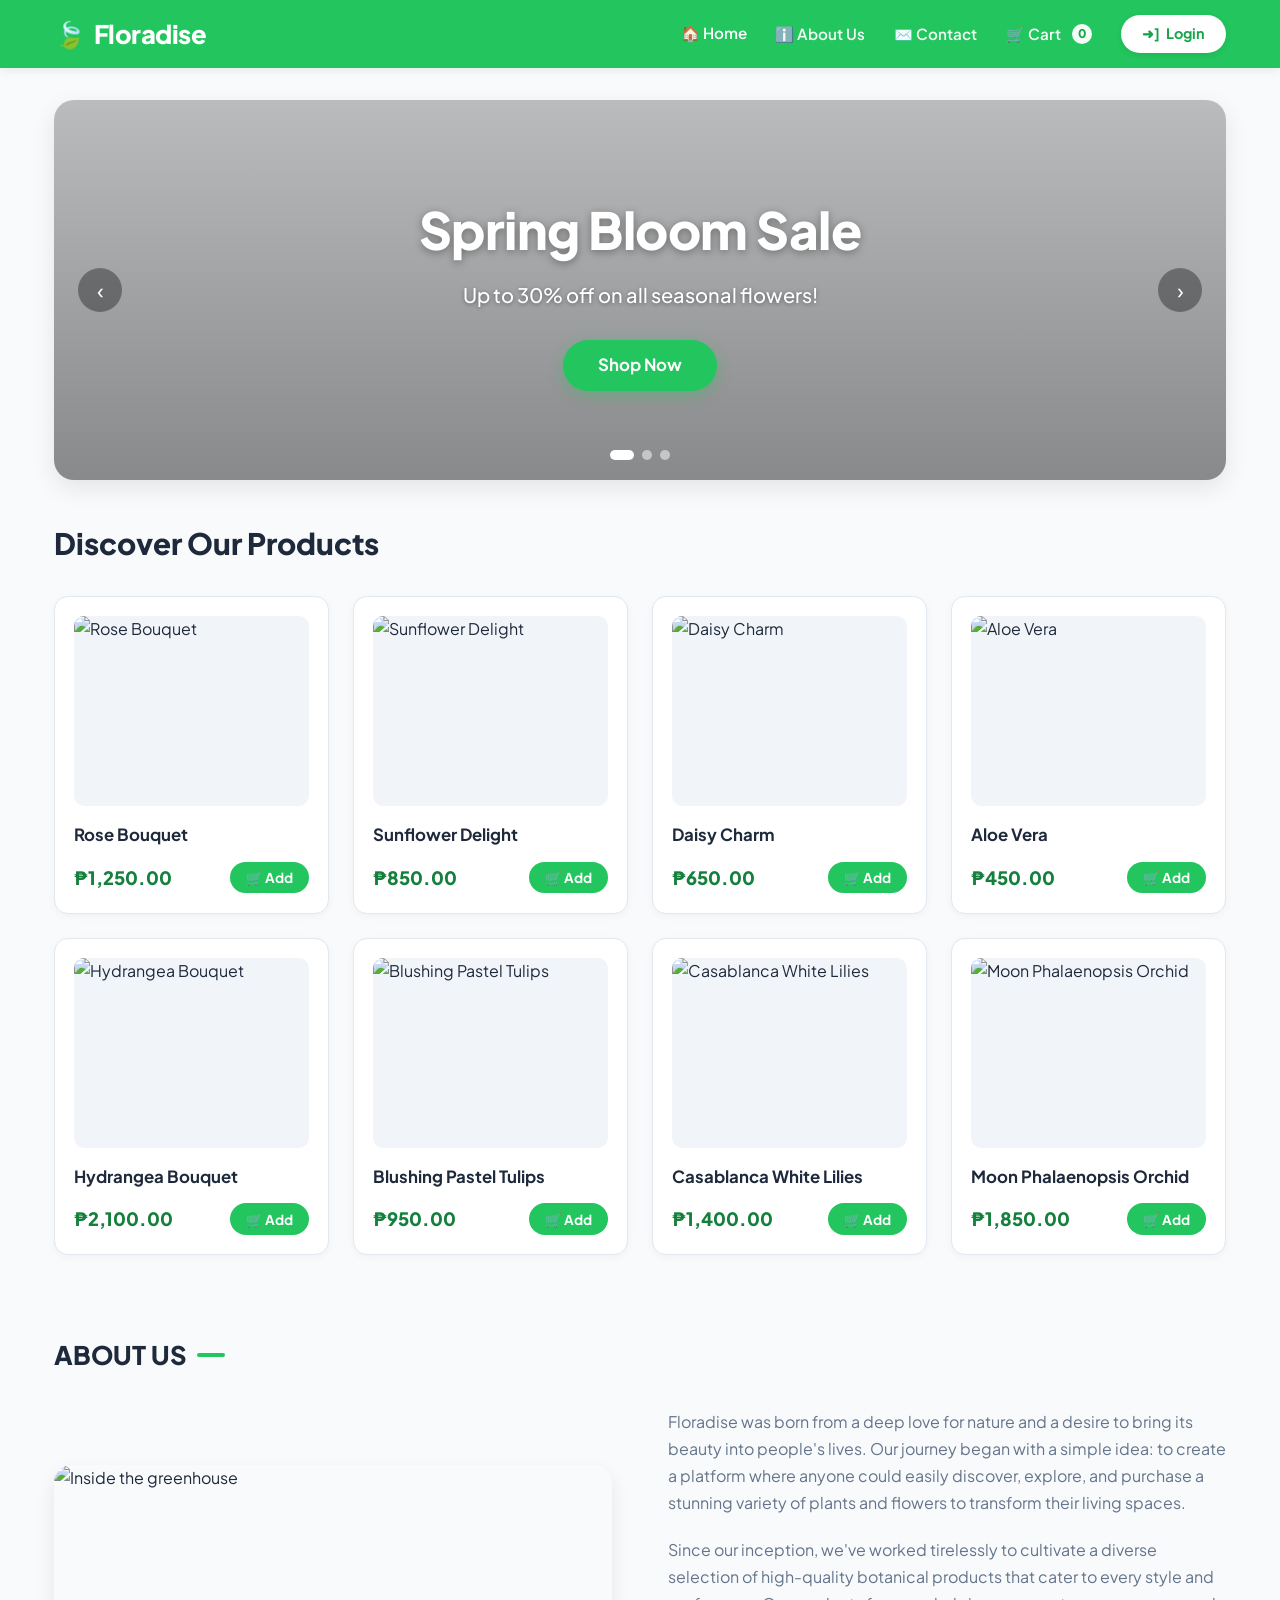
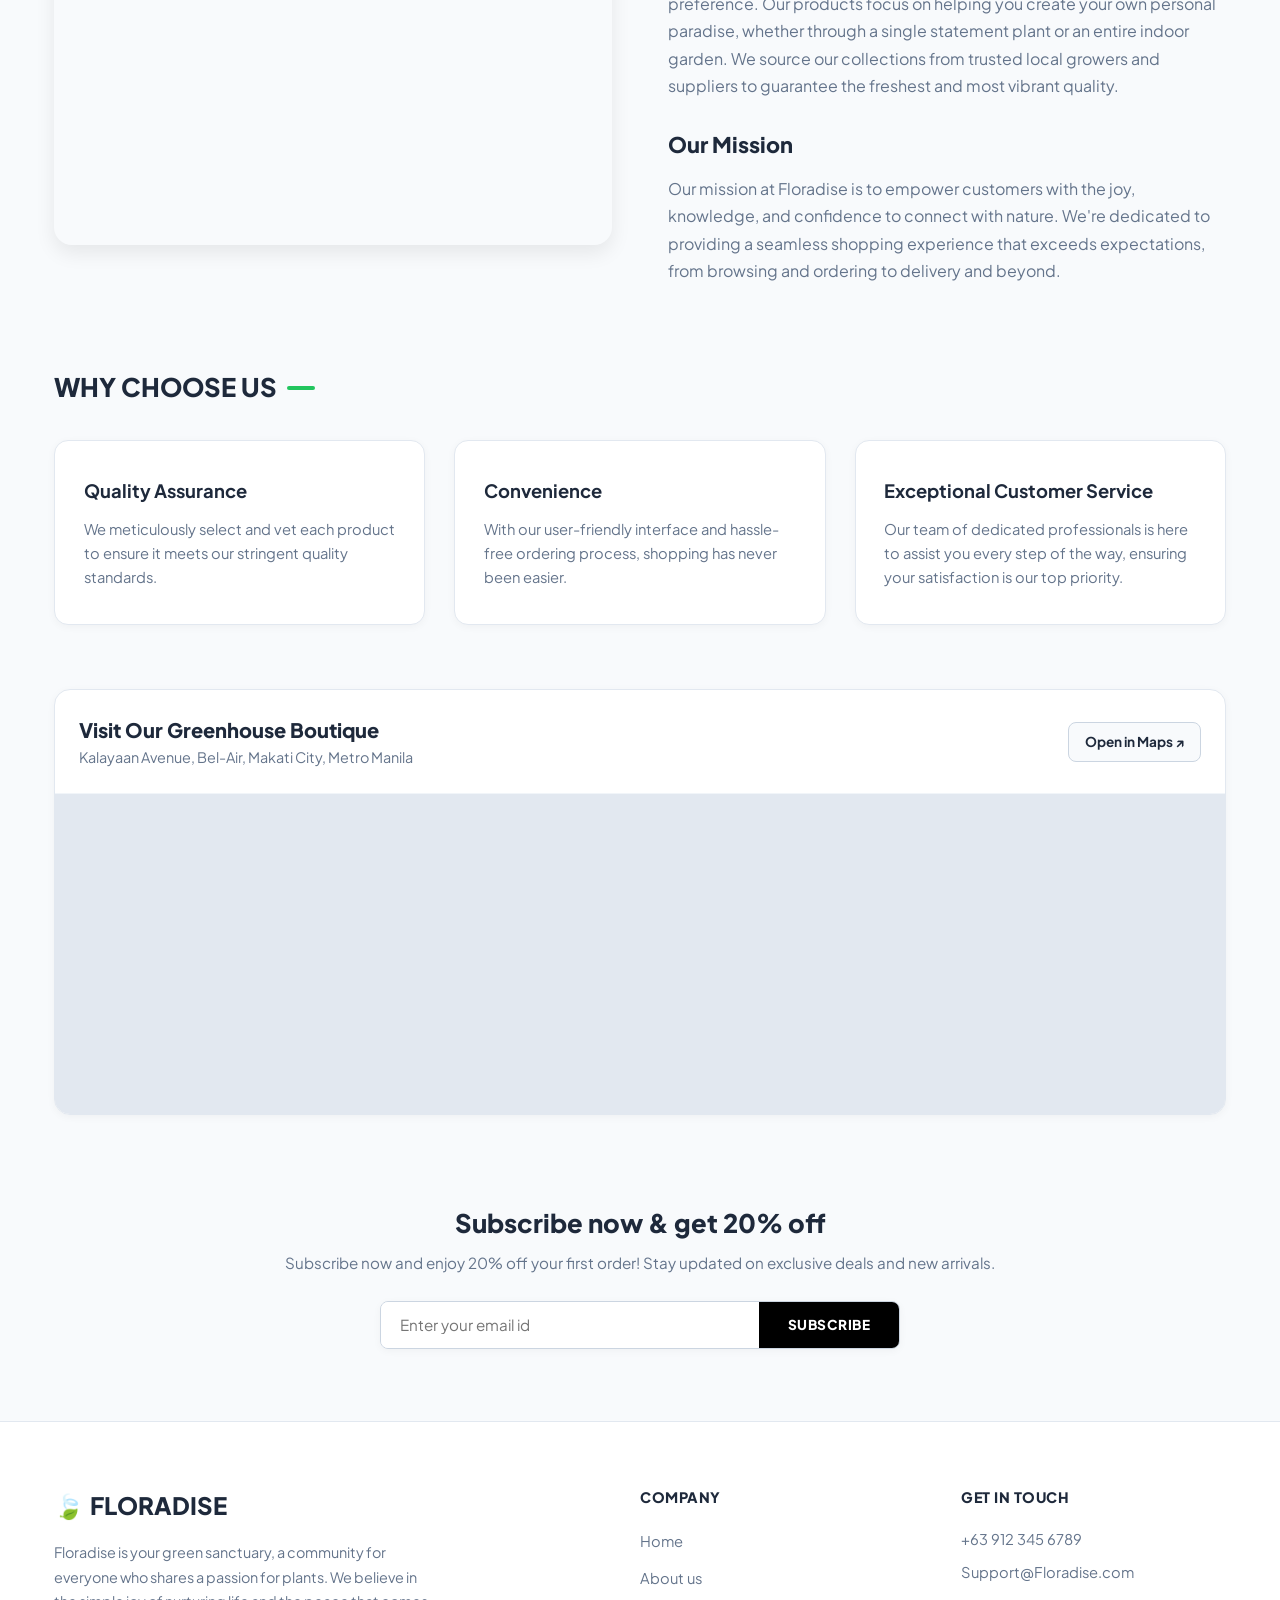
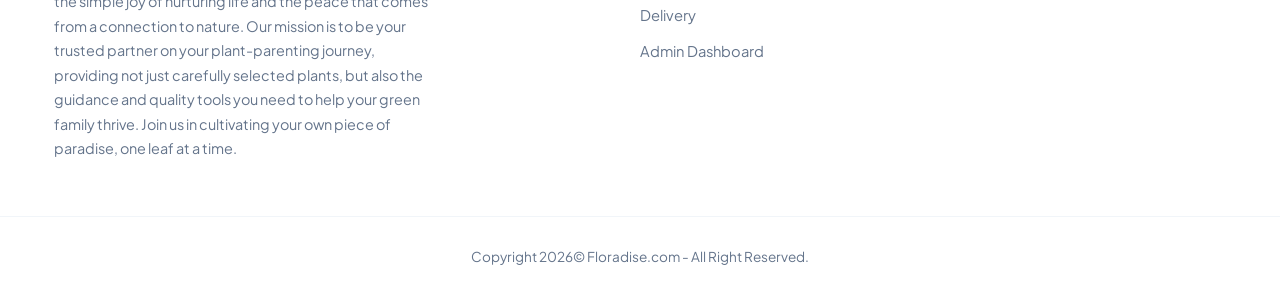
==== commit e36eda8f: "Fix login and registration: resolve ReferenceError in handleLogin, enable seamless auto-enrollment a" ====
--- a/index.html
+++ b/index.html
@@ -686,7 +686,7 @@
 
     <!-- Scripts -->
     <script src="products.js?v=5.0"></script>
-    <script src="script.js?v=5.0"></script>
+    <script src="script.js?v=6.0"></script>
     <script>
         const heroSlides = [
             {
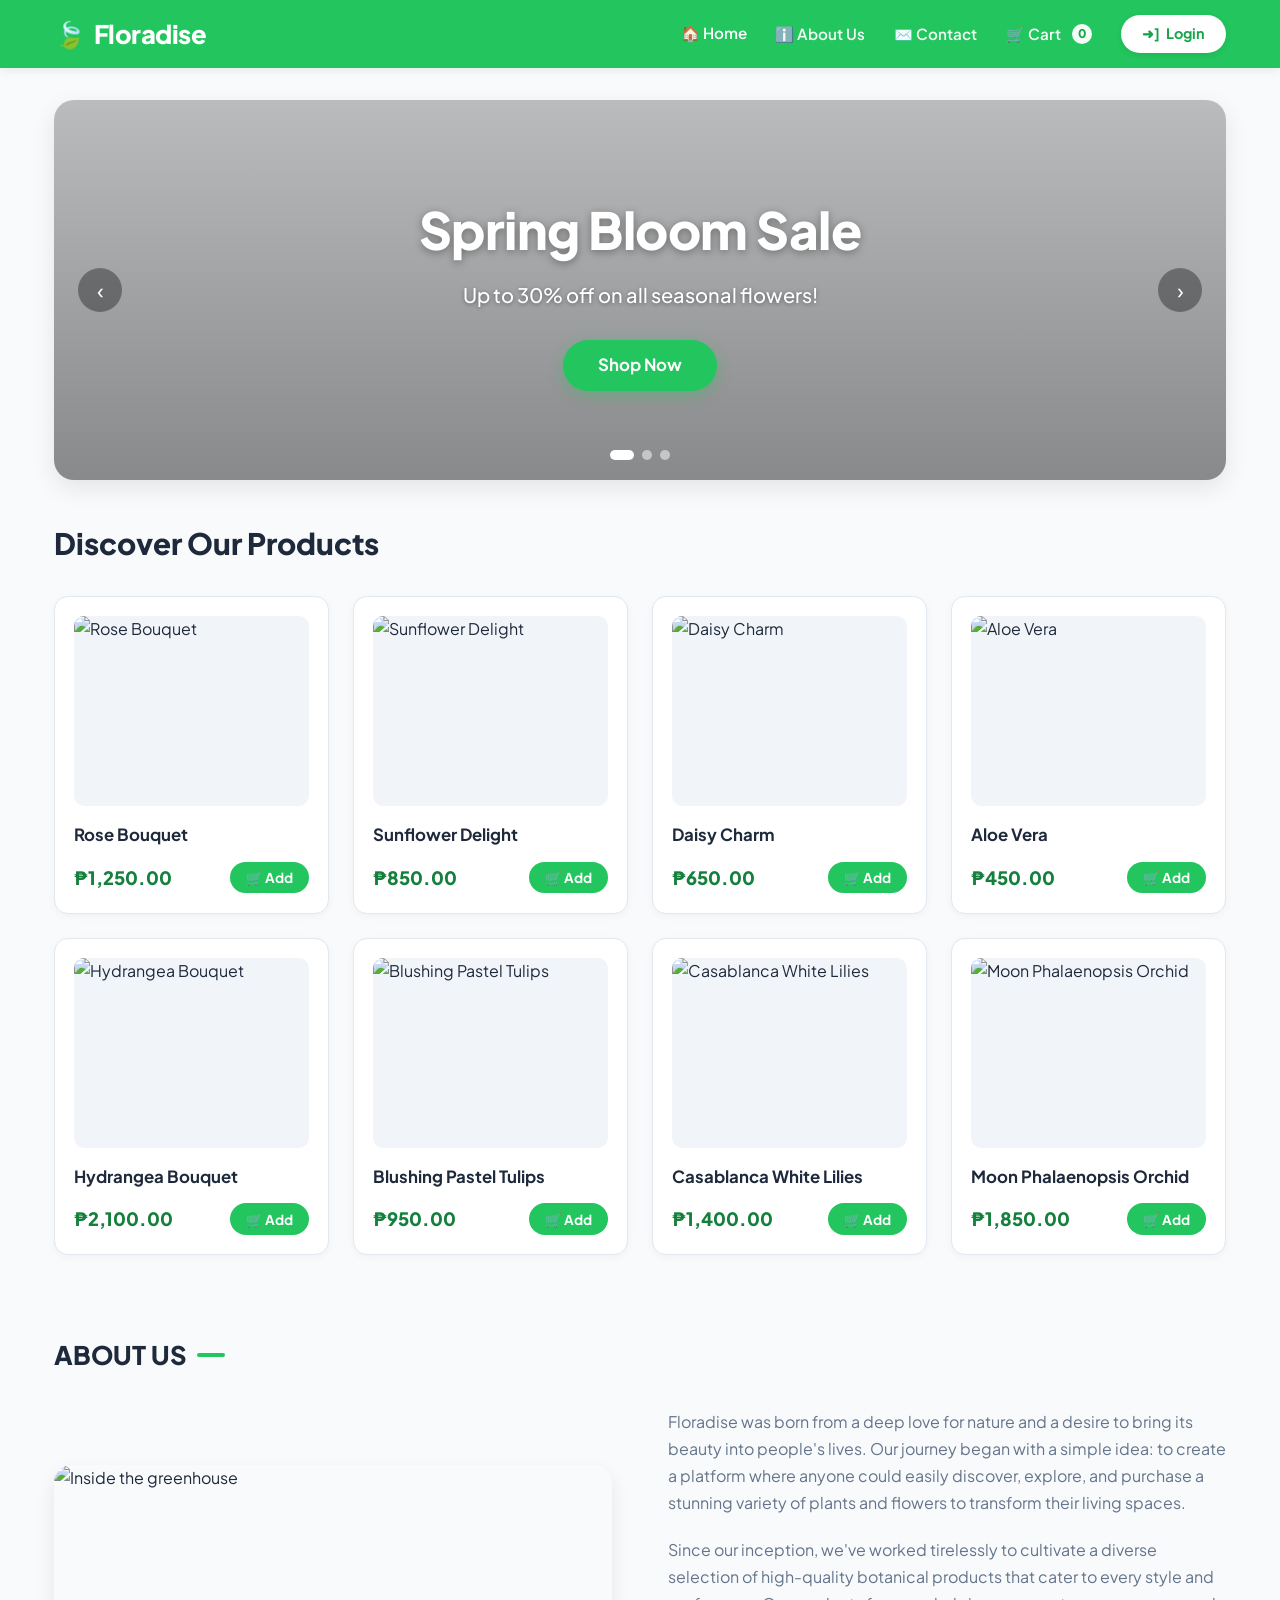
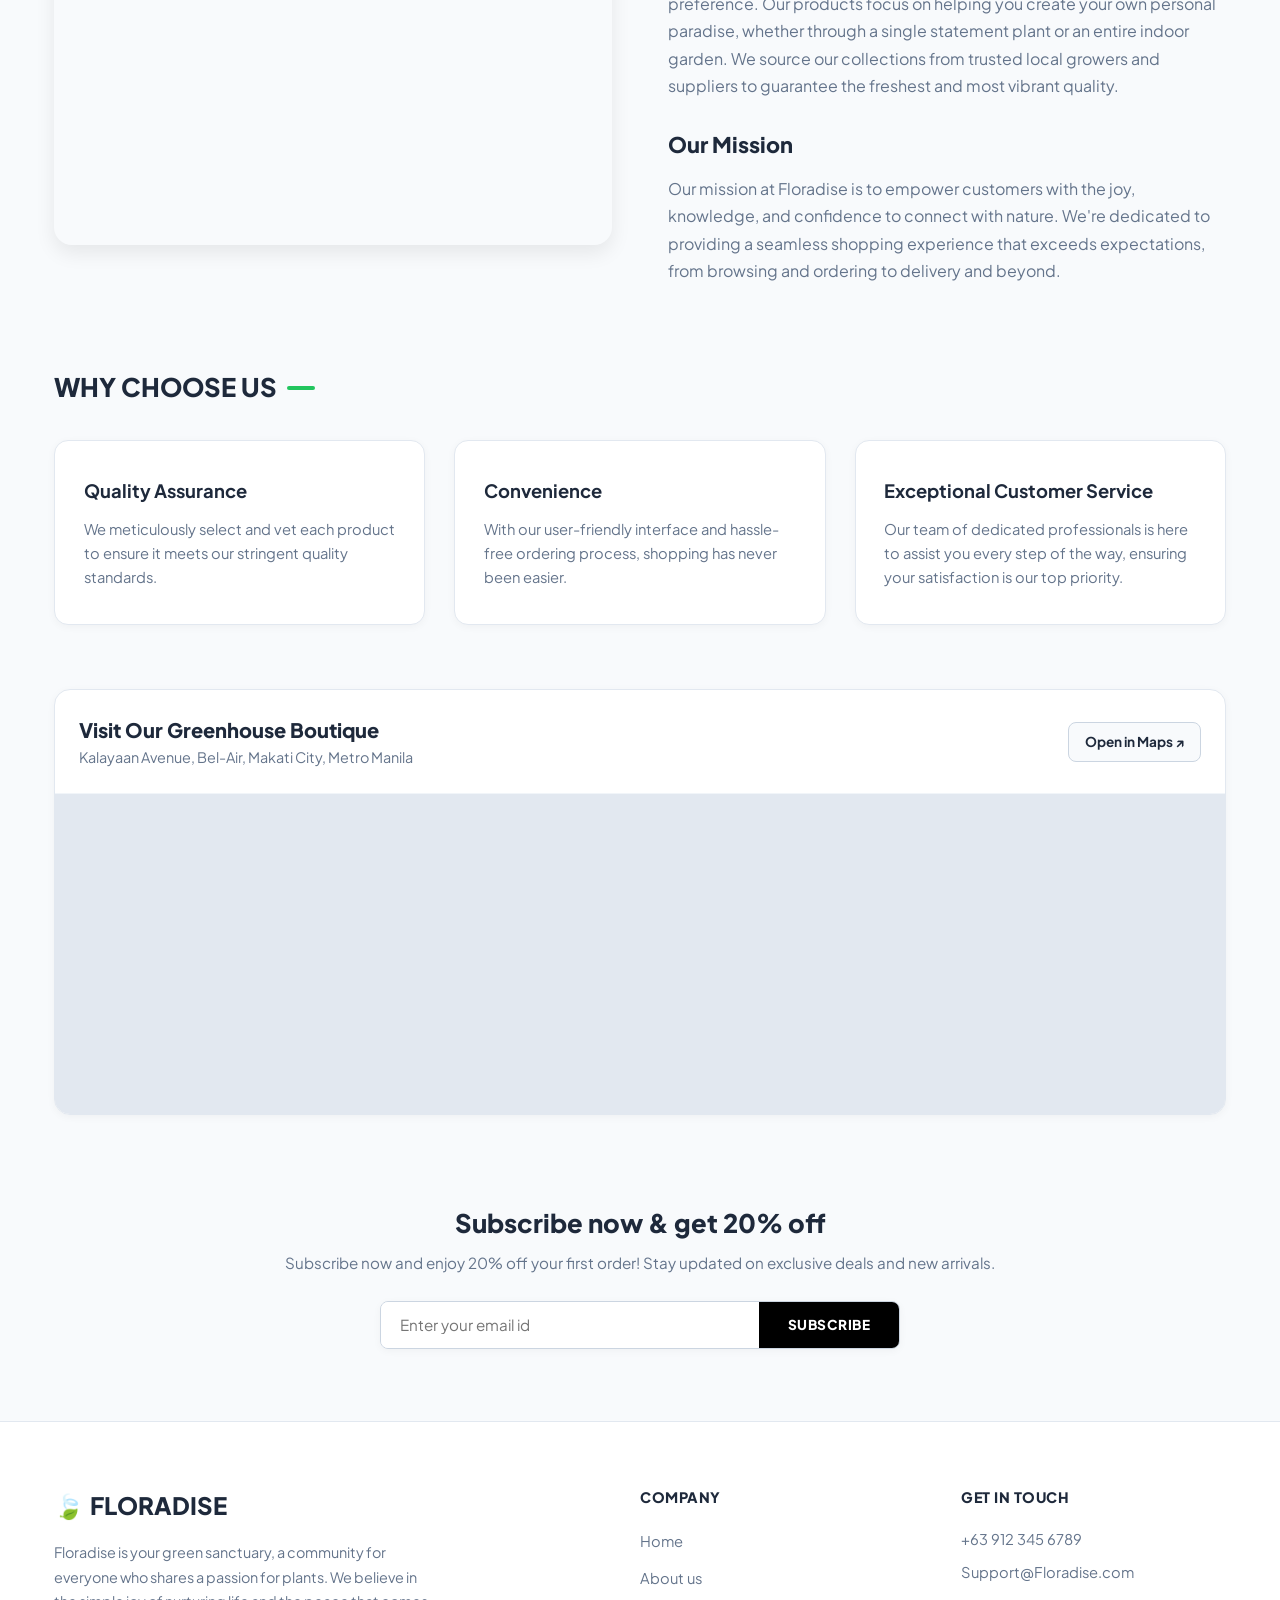
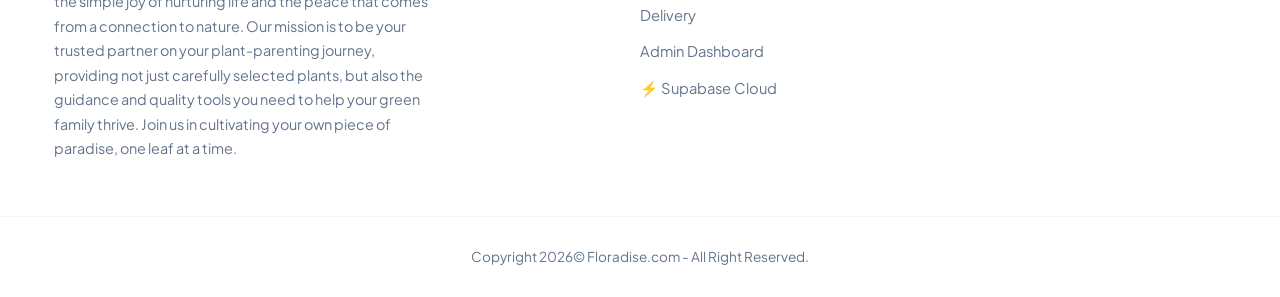
==== commit 6785fe74: "Integrate Supabase cloud database, fix jairus41 login and auth navigation" ====
--- a/index.html
+++ b/index.html
@@ -667,6 +667,7 @@
                     <li><a href="#about-us">About us</a></li>
                     <li><a href="products.html">Delivery</a></li>
                     <li><a href="admin.html?role=admin">Admin Dashboard</a></li>
+                    <li><a href="javascript:void(0)" onclick="openSupabaseConfigModal()">⚡ Supabase Cloud</a></li>
                 </ul>
             </div>
 
@@ -685,8 +686,10 @@
     </footer>
 
     <!-- Scripts -->
-    <script src="products.js?v=5.0"></script>
-    <script src="script.js?v=6.0"></script>
+    <script src="https://cdn.jsdelivr.net/npm/@supabase/supabase-js@2"></script>
+    <script src="supabase-client.js?v=1.0"></script>
+    <script src="products.js?v=6.0"></script>
+    <script src="script.js?v=7.0"></script>
     <script>
         const heroSlides = [
             {
@@ -729,32 +732,49 @@
             setHeroSlide((currentSlideIdx - 1 + heroSlides.length) % heroSlides.length);
         }
 
-        // Always render products immediately
-        function renderProductsList() {
+        // Always render products immediately (with Supabase Cloud Sync if configured)
+        async function renderProductsList() {
             const grid = document.getElementById('homepage-products-grid');
             if (!grid) return;
 
-            // Safe fallback to FLORABLOOM_PRODUCTS if localStorage isn't populated
-            const list = (typeof getProducts === 'function' && getProducts().length > 0) 
+            // 1. Initial render from local cache or seed
+            let list = (typeof getProducts === 'function' && getProducts().length > 0) 
                 ? getProducts() 
                 : FLORABLOOM_PRODUCTS;
 
-            grid.innerHTML = list.map(flower => `
-                <div class="product-item-card">
-                    <div class="product-card-img-wrap">
-                        <a href="product.html?id=${flower.id}">
-                            <img src="${flower.image}" alt="${flower.name}" loading="lazy">
-                        </a>
+            const render = (items) => {
+                grid.innerHTML = items.map(flower => `
+                    <div class="product-item-card">
+                        <div class="product-card-img-wrap">
+                            <a href="product.html?id=${flower.id}">
+                                <img src="${flower.image}" alt="${flower.name}" loading="lazy">
+                            </a>
+                        </div>
+                        <div class="product-card-name">${flower.name}</div>
+                        <div class="product-card-bottom">
+                            <span class="product-card-price-tag">₱${Number(flower.price).toLocaleString('en-US', { minimumFractionDigits: 2, maximumFractionDigits: 2 })}</span>
+                            <button onclick="addToCart(${flower.id}, 1)" class="btn-card-add-green">
+                                🛒 Add
+                            </button>
+                        </div>
                     </div>
-                    <div class="product-card-name">${flower.name}</div>
-                    <div class="product-card-bottom">
-                        <span class="product-card-price-tag">₱${Number(flower.price).toLocaleString('en-US', { minimumFractionDigits: 2, maximumFractionDigits: 2 })}</span>
-                        <button onclick="addToCart(${flower.id}, 1)" class="btn-card-add-green">
-                            🛒 Add
-                        </button>
-                    </div>
-                </div>
-            `).join('');
+                `).join('');
+            };
+
+            render(list);
+
+            // 2. Fetch live products from Supabase if connected
+            if (typeof supabaseFetchProducts === 'function') {
+                try {
+                    const cloudProducts = await supabaseFetchProducts();
+                    if (cloudProducts && cloudProducts.length > 0) {
+                        localStorage.setItem('florabloom_products', JSON.stringify(cloudProducts));
+                        render(cloudProducts);
+                    }
+                } catch (e) {
+                    console.warn("[Floradise] Cloud products fetch fallback to local:", e);
+                }
+            }
         }
 
         document.addEventListener('DOMContentLoaded', () => {
